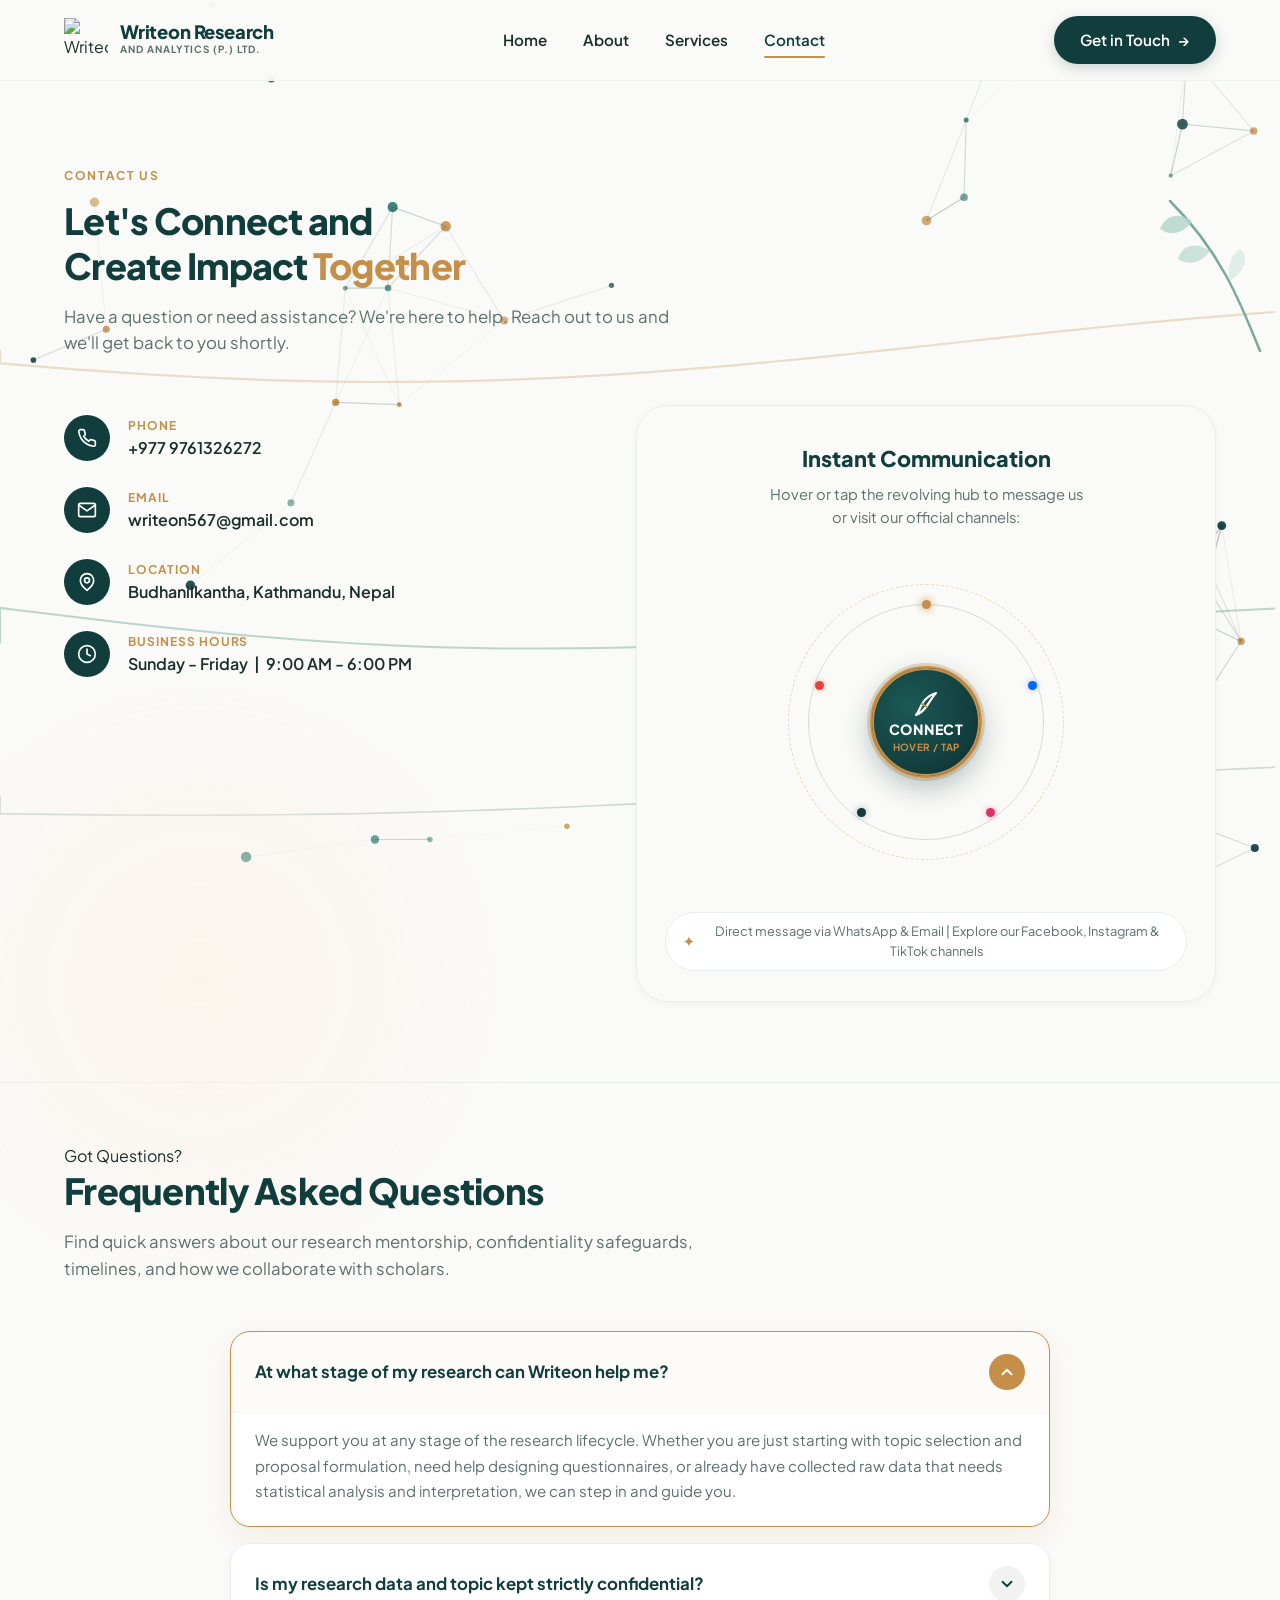
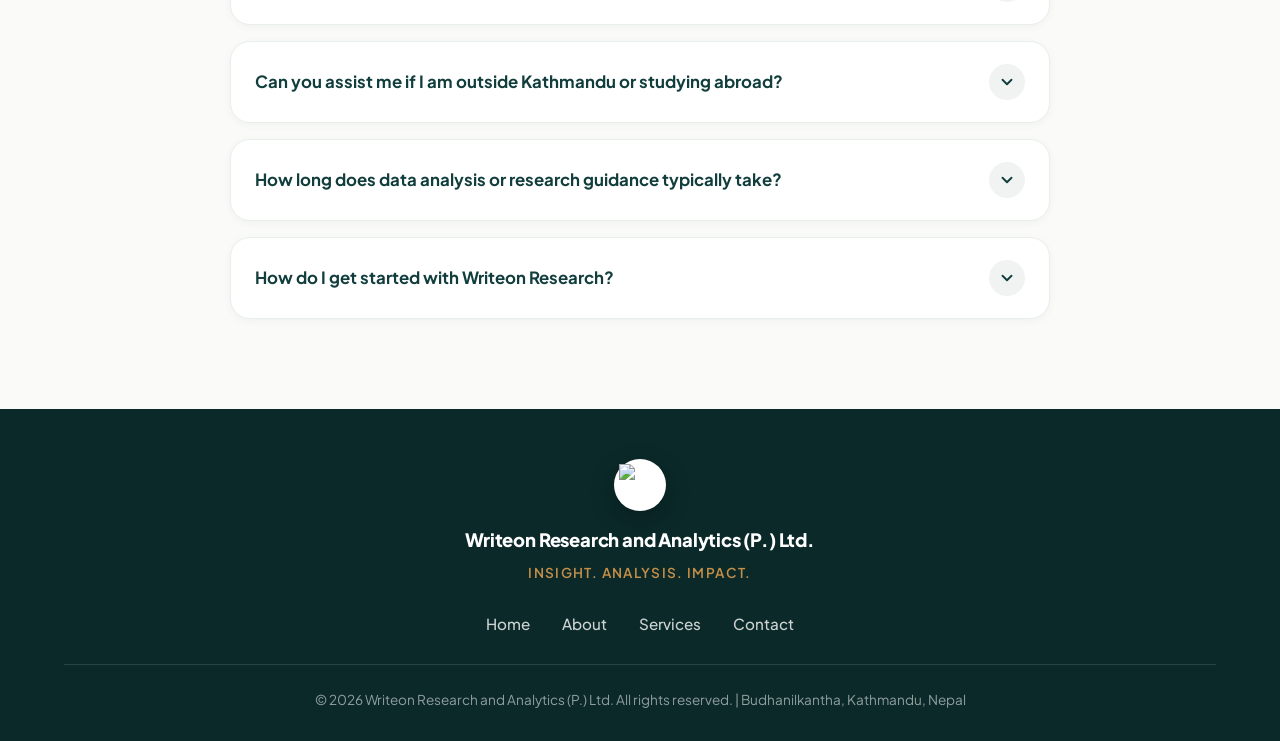
==== contact.html @ 0ec3ba78 "Add files via upload" ====
<!DOCTYPE html>
<html lang="en">
<head>
  <meta charset="UTF-8">
  <meta name="viewport" content="width=device-width, initial-scale=1.0">
  <title>Contact Us | Writeon Research and Analytics (P.) Ltd.</title>
  
  <!-- Official Favicon Suite -->
  <link rel="icon" type="image/png" sizes="32x32" href="images/favicon-32x32.png?v=2">
  <link rel="icon" type="image/png" sizes="16x16" href="images/favicon-16x16.png?v=2">
  <link rel="apple-touch-icon" sizes="180x180" href="images/apple-touch-icon.png?v=2">
  <link rel="shortcut icon" href="images/favicon.ico?v=2">
  
  <!-- Google Fonts: Plus Jakarta Sans -->
  <link rel="preconnect" href="https://fonts.googleapis.com">
  <link rel="preconnect" href="https://fonts.gstatic.com" crossorigin>
  <link href="https://fonts.googleapis.com/css2?family=Plus+Jakarta+Sans:wght@400;500;600;700;800&display=swap" rel="stylesheet">
  
  <!-- Custom Stylesheet -->
  <link rel="stylesheet" href="style.css">
</head>
<body>

  <!-- ==============================================
       HEADER / NAVBAR
  =============================================== -->
  <header class="navbar" id="navbar">
    <div class="container nav-container">
      
      <!-- Brand Logo -->
      <a href="index.html" class="brand-logo" aria-label="Writeon Research and Analytics Home">
        <div class="logo-icon">
          <img src="images/Company logo.png" alt="Writeon Research and Analytics Logo" class="brand-logo-img">
        </div>
        <div class="logo-text">
          <span class="logo-title">Writeon Research</span>
          <span class="logo-sub">AND ANALYTICS (P.) LTD.</span>
        </div>
      </a>

      <!-- Desktop Navigation Menu -->
      <nav class="nav-menu" id="navMenu">
        <a href="index.html" class="nav-link ">Home</a>
        <a href="about.html" class="nav-link ">About</a>
        <a href="services.html" class="nav-link ">Services</a>
        <a href="contact.html" class="nav-link active">Contact</a>
      </nav>

      <!-- Header CTA Button -->
      <div class="nav-actions">
        <a href="contact.html" class="btn btn-primary btn-pill">
          Get in Touch <span class="arrow">&rarr;</span>
        </a>
        
        <!-- Mobile Menu Toggle Button -->
        <button class="mobile-toggle" id="mobileToggle" aria-label="Toggle Navigation Menu">
          <span></span>
          <span></span>
          <span></span>
        </button>
      </div>

    </div>

    <!-- Mobile Dropdown Navigation -->
    <div class="mobile-menu" id="mobileMenu">
      <a href="index.html" class="mobile-nav-link ">Home</a>
      <a href="about.html" class="mobile-nav-link ">About</a>
      <a href="services.html" class="mobile-nav-link ">Services</a>
      <a href="contact.html" class="mobile-nav-link active">Contact</a>
      <a href="contact.html" class="btn btn-primary btn-pill mobile-cta">Get in Touch &rarr;</a>
    </div>
  </header>

  <main>
    <!-- Section 20 Full-Website Background Animation: Fixed Viewport Research Data & Wave Canvas -->
    <canvas id="siteAmbientCanvas" class="site-ambient-canvas" aria-hidden="true"></canvas>

    <section class="section contact-section" id="contact">
      <!-- Background Shapes -->
      <div class="bg-shape blob-peach blob-contact-bottom liquid-blob-1"></div>
      <div class="botanical-leaves botanical-contact">
        <svg viewBox="0 0 140 180" fill="none" xmlns="http://www.w3.org/2000/svg">
          <path d="M120 170C100 120 80 70 30 20" stroke="#7BA89E" stroke-width="2.5" stroke-linecap="round"/>
          <path d="M70 70C55 60 42 64 38 78C48 85 62 82 70 70Z" fill="#C1DBD3" opacity="0.8"/>
          <path d="M90 100C105 90 110 75 100 68C88 75 88 90 90 100Z" fill="#DCECE7" opacity="0.9"/>
          <path d="M52 40C38 30 25 35 20 48C32 56 44 52 52 40Z" fill="#B4D5CC" opacity="0.85"/>
        </svg>
      </div>

      <div class="container">
        
        <!-- Section Header -->
        <div class="section-header text-left">
          <div class="eyebrow-tag">CONTACT US</div>
          <h2 class="section-title">
            Let's Connect and<br>
            Create Impact <span class="text-accent">Together</span>
          </h2>
          <p class="section-subtitle">
            Have a question or need assistance? We're here to help. Reach out to us and we'll get back to you shortly.
          </p>
        </div>

        <div class="contact-container">
          
          <!-- Left Column: Contact Details -->
          <div class="contact-info-list">
            
            <div class="contact-item">
              <div class="contact-icon-circle">
                <!-- Phone Icon -->
                <svg viewBox="0 0 24 24" fill="none" stroke="currentColor" stroke-width="2" stroke-linecap="round" stroke-linejoin="round"><path d="M22 16.92v3a2 2 0 0 1-2.18 2 19.79 19.79 0 0 1-8.63-3.07 19.5 19.5 0 0 1-6-6 19.79 19.79 0 0 1-3.07-8.67A2 2 0 0 1 4.11 2h3a2 2 0 0 1 2 1.72 12.84 12.84 0 0 0 .7 2.81 2 2 0 0 1-.45 2.11L8.09 9.91a16 16 0 0 0 6 6l1.27-1.27a2 2 0 0 1 2.11-.45 12.84 12.84 0 0 0 2.81.7A2 2 0 0 1 22 16.92z"/></svg>
              </div>
              <div class="contact-text">
                <span class="contact-label">Phone</span>
                <span class="contact-value">+977 9761326272</span>
              </div>
            </div>

            <div class="contact-item">
              <div class="contact-icon-circle">
                <!-- Mail Icon -->
                <svg viewBox="0 0 24 24" fill="none" stroke="currentColor" stroke-width="2" stroke-linecap="round" stroke-linejoin="round"><path d="M4 4h16c1.1 0 2 .9 2 2v12c0 1.1-.9 2-2 2H4c-1.1 0-2-.9-2-2V6c0-1.1.9-2 2-2z"/><polyline points="22,6 12,13 2,6"/></svg>
              </div>
              <div class="contact-text">
                <span class="contact-label">Email</span>
                <span class="contact-value">writeon567@gmail.com</span>
              </div>
            </div>

            <div class="contact-item">
              <div class="contact-icon-circle">
                <!-- Location Pin Icon -->
                <svg viewBox="0 0 24 24" fill="none" stroke="currentColor" stroke-width="2" stroke-linecap="round" stroke-linejoin="round"><path d="M20 10c0 6-8 12-8 12s-8-6-8-12a8 8 0 0 1 16 0Z"/><circle cx="12" cy="10" r="3"/></svg>
              </div>
              <div class="contact-text">
                <span class="contact-label">Location</span>
                <span class="contact-value">Budhanilkantha, Kathmandu, Nepal</span>
              </div>
            </div>

            <div class="contact-item">
              <div class="contact-icon-circle">
                <!-- Clock Icon -->
                <svg viewBox="0 0 24 24" fill="none" stroke="currentColor" stroke-width="2" stroke-linecap="round" stroke-linejoin="round"><circle cx="12" cy="12" r="10"/><polyline points="12 6 12 12 16 14"/></svg>
              </div>
              <div class="contact-text">
                <span class="contact-label">Business Hours</span>
                <span class="contact-value">Sunday - Friday &nbsp;|&nbsp; 9:00 AM - 6:00 PM</span>
              </div>
            </div>

          </div>

          <!-- Right Column: Direct Instant Connect Hub (Clockwise Revolving Orbital Hub) -->
          <div class="direct-connect-card">
            <div class="card-header text-center">
              <h3 class="connect-card-title">Instant Communication</h3>
              <p class="connect-card-subtitle">Hover or tap the revolving hub to message us or visit our official channels:</p>
            </div>

            <!-- The Radial Revolving Interactive Orbit System -->
            <div class="orbit-hub-wrapper" id="orbitHub">
              
              <!-- Outer Clockwise Revolving Track with 5 Orbiting Beads -->
              <div class="orbit-track-ring">
                <span class="orbit-bead bead-1"></span>
                <span class="orbit-bead bead-2"></span>
                <span class="orbit-bead bead-3"></span>
                <span class="orbit-bead bead-4"></span>
                <span class="orbit-bead bead-5"></span>
              </div>

              <!-- Second Concentric Clockwise Dashed Ring -->
              <div class="orbit-dashed-ring"></div>

              <!-- Satellite Channels (Pop out from center on hover/tap) -->
              
              <!-- 1. WhatsApp (Top - Direct Message) -->
              <a href="https://wa.me/9779761326272?text=Hello%20Writeon%20Research,%20I%20would%20like%20to%20inquire%20about%20your%20services." 
                 target="_blank" rel="noopener noreferrer" 
                 class="satellite-channel sat-top sat-whatsapp whatsapp-sat" 
                 aria-label="Chat directly on WhatsApp">
                <div class="satellite-icon">
                  <!-- Official WhatsApp Icon -->
                  <svg viewBox="0 0 24 24" width="26" height="26">
                    <path fill="#FFFFFF" d="M12.012 2c-5.506 0-9.989 4.478-9.99 9.984a9.96 9.96 0 001.529 5.309L2 22l4.825-1.266a9.98 9.98 0 005.187 1.442h.005c5.507 0 9.99-4.478 9.99-9.985A9.994 9.994 0 0012.012 2z"/>
                    <path fill="#25D366" d="M16.993 14.474c-.274-.137-1.62-.8-1.872-.892-.25-.091-.433-.137-.616.137-.183.275-.708.892-.868 1.075-.16.183-.32.206-.594.069-.275-.138-1.16-.428-2.209-1.363-.817-.729-1.369-1.63-1.529-1.905-.16-.274-.017-.423.12-.56.124-.123.275-.32.412-.48.137-.16.183-.275.275-.457.091-.183.045-.343-.023-.48-.069-.138-.617-1.487-.845-2.036-.223-.535-.45-.462-.617-.471-.16-.008-.343-.01-.525-.01s-.48.069-.731.343c-.252.274-.96.938-.96 2.287s.983 2.653 1.12 2.836c.137.183 1.933 2.952 4.683 4.141.654.283 1.165.452 1.563.579.657.21 1.255.18 1.728.11.526-.08 1.62-.663 1.848-1.303.229-.64.229-1.189.16-1.303-.068-.114-.251-.183-.526-.32z"/>
                  </svg>
                </div>
                <div class="satellite-tooltip">
                  <strong>WhatsApp</strong>
                  <span class="tooltip-badge-direct">Direct Message</span>
                </div>
              </a>

              <!-- 2. Facebook (Upper Right - Company Page) -->
              <a href="https://www.facebook.com/officialwriteon" 
                 target="_blank" rel="noopener noreferrer" 
                 class="satellite-channel sat-upper-right sat-facebook facebook-sat"
                 aria-label="Visit Writeon Research on Facebook">
                <div class="satellite-icon">
                  <svg viewBox="0 0 24 24" width="24" height="24" fill="currentColor">
                    <path d="M24 12.073c0-6.627-5.373-12-12-12s-12 5.373-12 12c0 5.99 4.388 10.954 10.125 11.854v-8.385H7.078v-3.47h3.047V9.43c0-3.007 1.792-4.669 4.533-4.669 1.312 0 2.686.235 2.686.235v2.953H15.83c-1.491 0-1.956.925-1.956 1.874v2.25h3.328l-.532 3.47h-2.796v8.385C19.612 23.027 24 18.062 24 12.073z"/>
                  </svg>
                </div>
                <div class="satellite-tooltip">
                  <strong>Facebook</strong>
                  <span>Company Page</span>
                </div>
              </a>

              <!-- 3. Instagram (Lower Right - Company Profile) -->
              <a href="https://www.instagram.com/writeon567/" 
                 target="_blank" rel="noopener noreferrer" 
                 class="satellite-channel sat-lower-right sat-instagram instagram-sat"
                 aria-label="Visit Writeon Research on Instagram">
                <div class="satellite-icon">
                  <svg viewBox="0 0 24 24" width="24" height="24" fill="none" stroke="currentColor" stroke-width="2" stroke-linecap="round" stroke-linejoin="round">
                    <rect x="2" y="2" width="20" height="20" rx="5" ry="5"/>
                    <path d="M16 11.37A4 4 0 1 1 12.63 8 4 4 0 0 1 16 11.37z"/>
                    <line x1="17.5" y1="6.5" x2="17.51" y2="6.5"/>
                  </svg>
                </div>
                <div class="satellite-tooltip">
                  <strong>Instagram</strong>
                  <span>Company Profile</span>
                </div>
              </a>

              <!-- 4. TikTok (Lower Left - Company Channel) -->
              <a href="https://www.tiktok.com/@writeonresearch" 
                 target="_blank" rel="noopener noreferrer" 
                 class="satellite-channel sat-lower-left sat-tiktok tiktok-sat"
                 aria-label="Visit Writeon Research on TikTok">
                <div class="satellite-icon">
                  <svg viewBox="0 0 24 24" width="23" height="23" fill="currentColor">
                    <path d="M19.59 6.69a4.83 4.83 0 0 1-3.77-4.25V2h-3.45v13.67a2.89 2.89 0 0 1-2.88 2.5 2.89 2.89 0 0 1-2.89-2.89 2.89 2.89 0 0 1 2.89-2.89c.28 0 .54.04.79.1v-3.52a6.37 6.37 0 0 0-.79-.05A6.34 6.34 0 0 0 3 15.25a6.34 6.34 0 0 0 6.34 6.34 6.34 6.34 0 0 0 6.34-6.34V8.42a8.28 8.28 0 0 0 4.81 1.52V6.49c-.31 0-.61-.03-.9-.08z"/>
                  </svg>
                </div>
                <div class="satellite-tooltip">
                  <strong>TikTok</strong>
                  <span>Company Channel</span>
                </div>
              </a>

              <!-- 5. Gmail (Upper Left - Direct Message) -->
              <a href="#emailModal" 
                 class="satellite-channel sat-upper-left sat-gmail gmail-sat"
                 id="orbitGmailTrigger"
                 aria-label="Send Email via Preferred Account">
                <div class="satellite-icon">
                  <svg viewBox="0 0 24 24" width="24" height="24" fill="currentColor">
                    <path d="M20 4H4c-1.1 0-1.99.9-1.99 2L2 18c0 1.1.9 2 2 2h16c1.1 0 2-.9 2-2V6c0-1.1-.9-2-2-2zm0 4l-8 5-8-5V6l8 5 8-5v2z"/>
                  </svg>
                </div>
                <div class="satellite-tooltip">
                  <strong>Email</strong>
                  <span class="tooltip-badge-direct">Direct Message</span>
                </div>
              </a>

              <!-- Central Core Circular Orb (Scales up on hover) -->
              <div class="orbit-center-orb" id="orbitCenterOrb" tabindex="0" role="button" aria-label="Toggle Instant Communication Menu">
                <div class="core-ripple-pulse"></div>
                <div class="core-icon-wrap">
                  <svg viewBox="0 0 32 32" fill="none" xmlns="http://www.w3.org/2000/svg">
                    <path d="M26 5C22 6 15 10 12 16C9.5 21 8.5 24 6 27C10 25.5 13 23 16 19C19 15 23 8 26 5Z" stroke="#FFFFFF" stroke-width="2.2" stroke-linecap="round" stroke-linejoin="round"/>
                    <path d="M12 16L17 19" stroke="#C58F49" stroke-width="2" stroke-linecap="round"/>
                  </svg>
                </div>
                <span class="core-text-main">Connect</span>
                <span class="core-text-sub">Hover / Tap</span>
              </div>

            </div>

            <!-- Helpful UX Guidance Note -->
            <div class="orbit-status-footer">
              <span class="pulse-sparkle">✦</span>
              <span>Direct message via WhatsApp &amp; Email | Explore our Facebook, Instagram &amp; TikTok channels</span>
            </div>
          </div>

        </div>

      </div>
    </section>

    <!-- ==============================================
         FAQ SECTION
    =============================================== -->
    <section class="section faq-section" id="faq">
      <div class="container">
        
        <div class="section-header text-center">
          <span class="section-tag">Got Questions?</span>
          <h2 class="section-title">Frequently Asked Questions</h2>
          <p class="section-subtitle">
            Find quick answers about our research mentorship, confidentiality safeguards, timelines, and how we collaborate with scholars.
          </p>
        </div>

        <div class="faq-accordion">

          <!-- FAQ Item 1 (Open by default) -->
          <div class="faq-item is-open">
            <button class="faq-question-btn" type="button" aria-expanded="true">
              <span class="faq-question-text">At what stage of my research can Writeon help me?</span>
              <span class="faq-icon-bubble" aria-hidden="true">
                <svg class="faq-chevron" viewBox="0 0 24 24" fill="none" stroke="currentColor" stroke-width="2.5" stroke-linecap="round" stroke-linejoin="round">
                  <polyline points="6 9 12 15 18 9"></polyline>
                </svg>
              </span>
            </button>
            <div class="faq-answer-collapse">
              <div class="faq-answer-inner">
                <p>We support you at any stage of the research lifecycle. Whether you are just starting with topic selection and proposal formulation, need help designing questionnaires, or already have collected raw data that needs statistical analysis and interpretation, we can step in and guide you.</p>
              </div>
            </div>
          </div>

          <!-- FAQ Item 2 -->
          <div class="faq-item">
            <button class="faq-question-btn" type="button" aria-expanded="false">
              <span class="faq-question-text">Is my research data and topic kept strictly confidential?</span>
              <span class="faq-icon-bubble" aria-hidden="true">
                <svg class="faq-chevron" viewBox="0 0 24 24" fill="none" stroke="currentColor" stroke-width="2.5" stroke-linecap="round" stroke-linejoin="round">
                  <polyline points="6 9 12 15 18 9"></polyline>
                </svg>
              </span>
            </button>
            <div class="faq-answer-collapse">
              <div class="faq-answer-inner">
                <p>Absolutely. We maintain 100% confidentiality and strict research ethics. Your study ideas, raw datasets, draft proposals, and findings remain your exclusive intellectual property and will never be shared or repurposed.</p>
              </div>
            </div>
          </div>

          <!-- FAQ Item 3 (Question 4) -->
          <div class="faq-item">
            <button class="faq-question-btn" type="button" aria-expanded="false">
              <span class="faq-question-text">Can you assist me if I am outside Kathmandu or studying abroad?</span>
              <span class="faq-icon-bubble" aria-hidden="true">
                <svg class="faq-chevron" viewBox="0 0 24 24" fill="none" stroke="currentColor" stroke-width="2.5" stroke-linecap="round" stroke-linejoin="round">
                  <polyline points="6 9 12 15 18 9"></polyline>
                </svg>
              </span>
            </button>
            <div class="faq-answer-collapse">
              <div class="faq-answer-inner">
                <p>Yes! While our office is located in Budhanilkantha, Kathmandu, we regularly conduct one-on-one virtual consultations, screen-sharing data analysis sessions, and remote advisory via Google Meet and Zoom for researchers across Nepal and internationally.</p>
              </div>
            </div>
          </div>

          <!-- FAQ Item 4 (Question 5) -->
          <div class="faq-item">
            <button class="faq-question-btn" type="button" aria-expanded="false">
              <span class="faq-question-text">How long does data analysis or research guidance typically take?</span>
              <span class="faq-icon-bubble" aria-hidden="true">
                <svg class="faq-chevron" viewBox="0 0 24 24" fill="none" stroke="currentColor" stroke-width="2.5" stroke-linecap="round" stroke-linejoin="round">
                  <polyline points="6 9 12 15 18 9"></polyline>
                </svg>
              </span>
            </button>
            <div class="faq-answer-collapse">
              <div class="faq-answer-inner">
                <p>Timelines depend on the scope and complexity of your dataset. Standard statistical analysis can often be completed within 3 to 7 business days, while larger institutional studies or full research mentorship are structured around your specific deadline and university submission schedule.</p>
              </div>
            </div>
          </div>

          <!-- FAQ Item 5 (Question 6) -->
          <div class="faq-item">
            <button class="faq-question-btn" type="button" aria-expanded="false">
              <span class="faq-question-text">How do I get started with Writeon Research?</span>
              <span class="faq-icon-bubble" aria-hidden="true">
                <svg class="faq-chevron" viewBox="0 0 24 24" fill="none" stroke="currentColor" stroke-width="2.5" stroke-linecap="round" stroke-linejoin="round">
                  <polyline points="6 9 12 15 18 9"></polyline>
                </svg>
              </span>
            </button>
            <div class="faq-answer-collapse">
              <div class="faq-answer-inner">
                <p>Getting started is simple! Reach out to us directly through WhatsApp, Email, or any of our official social channels right here on this page. Share a brief overview of your research problem, study objectives, or dataset, and our senior research mentors will connect with you to discuss the next steps.</p>
              </div>
            </div>
          </div>

        </div>

      </div>
    </section>
  </main>

  <!-- ==============================================
       FOOTER
  =============================================== -->
  <footer class="footer">
    <div class="container footer-container">
      
      <div class="footer-brand">
        <div class="logo-icon-footer">
          <img src="images/Company logo.png" alt="Writeon Research and Analytics Logo" class="footer-logo-img">
        </div>
        <span class="footer-brand-title">Writeon Research and Analytics (P.) Ltd.</span>
        <p class="footer-tagline">Insight. Analysis. Impact.</p>
      </div>

      <div class="footer-links">
        <a href="index.html">Home</a>
        <a href="about.html">About</a>
        <a href="services.html">Services</a>
        <a href="contact.html">Contact</a>
      </div>

      <div class="footer-bottom">
        <p>&copy; 2026 Writeon Research and Analytics (P.) Ltd. All rights reserved. | Budhanilkantha, Kathmandu, Nepal</p>
      </div>

    </div>
  </footer>

    <!-- ==============================================
       EMAIL PROVIDER & ACCOUNT CHOOSER MODAL
  =============================================== -->
<div class="email-modal-overlay" id="emailModal" aria-hidden="true" role="dialog" aria-labelledby="emailModalTitle">
    <div class="email-modal-card">
      <button class="email-modal-close" id="emailModalClose" aria-label="Close dialog">&times;</button>
      
      <div class="email-modal-header">
        <div class="email-modal-badge">
          <svg viewBox="0 0 24 24" width="24" height="24" fill="currentColor">
            <path d="M20 4H4c-1.1 0-1.99.9-1.99 2L2 18c0 1.1.9 2 2 2h16c1.1 0 2-.9 2-2V6c0-1.1-.9-2-2-2zm0 4l-8 5-8-5V6l8 5 8-5v2z"/>
          </svg>
        </div>
        <h3 id="emailModalTitle" class="email-modal-title">Send Email</h3>
        <p class="email-modal-subtitle">Choose your preferred email account or application:</p>
        <div class="email-dest-pill">
          <span class="dest-label">To:</span>
          <span class="dest-name">Writeon Research and Analytics</span>
          <span class="dest-email">&lt;writeon567@gmail.com&gt;</span>
        </div>
      </div>

      <div class="email-modal-options">
        
        <!-- Option 1: Choose or Switch Gmail Account -->
        <a href="https://accounts.google.com/AccountChooser?service=mail&continue=https%3A%2F%2Fmail.google.com%2Fmail%2F%3Fview%3Dcm%26fs%3D1%26to%3DWriteon%2520Research%2520and%2520Analytics%2520%253Cwriteon567%2540gmail.com%253E" 
           target="_blank" rel="noopener noreferrer" 
           class="email-opt-row email-opt-account">
          <div class="opt-icon-box icon-account">
            <!-- Multi-user Switch Icon -->
            <svg viewBox="0 0 24 24" width="22" height="22" fill="currentColor">
              <path d="M12 12c2.21 0 4-1.79 4-4s-1.79-4-4-4-4 1.79-4 4 1.79 4 4 4zm0 2c-2.67 0-8 1.34-8 4v2h16v-2c0-2.66-5.33-4-8-4z"/>
            </svg>
          </div>
          <div class="opt-details">
            <div class="opt-title-line">
              <span class="opt-title">Choose / Switch Gmail Account</span>
              <span class="opt-tag tag-popular">Recommended</span>
            </div>
            <span class="opt-desc">Select from your multiple accounts or sign in to another Gmail</span>
          </div>
          <span class="opt-chevron">&rarr;</span>
        </a>

        <!-- Option 2: Default Active Gmail -->
        <a href="https://mail.google.com/mail/?view=cm&fs=1&to=Writeon%20Research%20and%20Analytics%20%3Cwriteon567%40gmail.com%3E" 
           target="_blank" rel="noopener noreferrer" 
           class="email-opt-row email-opt-default">
          <div class="opt-icon-box icon-gmail">
            <svg viewBox="0 0 24 24" width="20" height="20" fill="currentColor">
              <path d="M20 4H4c-1.1 0-1.99.9-1.99 2L2 18c0 1.1.9 2 2 2h16c1.1 0 2-.9 2-2V6c0-1.1-.9-2-2-2zm0 4l-8 5-8-5V6l8 5 8-5v2z"/>
            </svg>
          </div>
          <div class="opt-details">
            <span class="opt-title">Default Active Gmail</span>
            <span class="opt-desc">Open directly in your currently active browser account</span>
          </div>
          <span class="opt-chevron">&rarr;</span>
        </a>

        <!-- Option 3: Copy Email Address -->
        <button type="button" class="email-opt-row email-opt-copy" id="copyEmailBtn">
          <div class="opt-icon-box icon-copy">
            <svg id="copySvgIcon" viewBox="0 0 24 24" width="20" height="20" fill="none" stroke="currentColor" stroke-width="2" stroke-linecap="round" stroke-linejoin="round">
              <rect x="9" y="9" width="13" height="13" rx="2" ry="2"/>
              <path d="M5 15H4a2 2 0 0 1-2-2V4a2 2 0 0 1 2-2h9a2 2 0 0 1 2 2v1"/>
            </svg>
          </div>
          <div class="opt-details">
            <span class="opt-title" id="copyTitleText">Copy Email Address</span>
            <span class="opt-desc" id="copyDescText">writeon567@gmail.com</span>
          </div>
          <span class="copy-pill-badge" id="copyStatusBadge">Copy</span>
        </button>

      </div>
    </div>
  </div>

  <!-- Custom JavaScript File -->
  <script src="script.js"></script>
</body>
</html>
---- style.css ----
/* ==========================================================================
   WRITEON RESEARCH AND ANALYTICS (P.) LTD. - STYLESHEET
   Clean, modern, and organic design matching the official UI mockup.
   ========================================================================== */

/* --------------------------------------------------------------------------
   1. CSS VARIABLES (DESIGN TOKENS)
   -------------------------------------------------------------------------- */
:root {
  /* Brand Primary & Accents */
  --primary: #113E3D;          /* Deep Forest Teal */
  --primary-dark: #0A2928;     /* Darker Teal for active/hover */
  --primary-light: #1A5453;    /* Hover State */
  --accent: #C58F49;           /* Warm Golden Ochre */
  --accent-light: #DFAC6C;     /* Subtle Gold Tint */

  /* Pastel Blobs & Mood Tones */
  --blob-sage: #DCEBE6;        /* Organic Soft Mint/Sage */
  --blob-peach: #FDF1E6;       /* Warm Sand/Peach */
  --canvas: #FAFAF8;           /* Clean Off-white Canvas */
  --white: #FFFFFF;

  /* Typography & Slate Colors */
  --text-dark: #1A2E2C;        /* High-contrast Heading/Body */
  --text-muted: #5C6F6D;       /* Subtext & Descriptions */
  --text-light: #8E9F9D;       /* Footnotes & Captions */
  --border-light: #E7EEEC;     /* Subtle card borders */
  --border-color: #E2E8F0;

  /* Icon Pastel Backgrounds */
  --icon-mint-bg: #E1EFEA;
  --icon-mint-fg: #1F695C;
  --icon-gold-bg: #FDF2E2;
  --icon-gold-fg: #C58F49;
  --icon-blue-bg: #E3EFFB;
  --icon-blue-fg: #2C6EAD;
  --icon-purple-bg: #F0E8FA;
  --icon-purple-fg: #6B4E9B;
  --icon-peach-bg: #FCEBD9;
  --icon-peach-fg: #C67832;

  /* Typography Scale */
  --font-main: 'Plus Jakarta Sans', system-ui, -apple-system, sans-serif;

  /* Shadows & Radius */
  --radius-sm: 8px;
  --radius-md: 14px;
  --radius-lg: 20px;
  --radius-xl: 32px;
  --radius-full: 9999px;

  --shadow-sm: 0 2px 8px rgba(17, 62, 61, 0.04);
  --shadow-md: 0 8px 24px rgba(17, 62, 61, 0.08);
  --shadow-lg: 0 16px 40px rgba(17, 62, 61, 0.12);
  --shadow-card: 0 10px 30px rgba(17, 62, 61, 0.05);

  --transition-fast: 0.2s ease;
  --transition-smooth: 0.3s cubic-bezier(0.2, 0.8, 0.2, 1);
}

/* --------------------------------------------------------------------------
   2. RESET & BASE STYLES
   -------------------------------------------------------------------------- */
* {
  margin: 0;
  padding: 0;
  box-sizing: border-box;
}

html {
  scroll-behavior: smooth;
  font-size: 16px;
}

body {
  font-family: var(--font-main);
  background-color: var(--canvas);
  color: var(--text-dark);
  line-height: 1.6;
  overflow-x: hidden;
  -webkit-font-smoothing: antialiased;
}

img, svg {
  display: block;
  max-width: 100%;
}

a {
  text-decoration: none;
  color: inherit;
  transition: var(--transition-fast);
}

ul {
  list-style: none;
}

button {
  font-family: inherit;
  cursor: pointer;
  border: none;
  background: none;
}

.container {
  width: 100%;
  max-width: 1200px;
  margin: 0 auto;
  padding: 0 24px;
  position: relative;
  z-index: 10;
}

.section {
  padding: 80px 0;
  position: relative;
  background-color: transparent !important;
}

/* --------------------------------------------------------------------------
   3. TYPOGRAPHY & COMMON REUSABLE CLASSES
   -------------------------------------------------------------------------- */
.eyebrow-tag {
  display: inline-block;
  font-size: 0.75rem;
  font-weight: 700;
  letter-spacing: 0.14em;
  text-transform: uppercase;
  color: var(--accent);
  margin-bottom: 12px;
}

.section-title {
  font-size: 2.25rem;
  font-weight: 800;
  line-height: 1.25;
  color: var(--primary);
  margin-bottom: 16px;
  letter-spacing: -0.02em;
}

.section-subtitle {
  font-size: 1.05rem;
  color: var(--text-muted);
  max-width: 640px;
  line-height: 1.6;
}

.text-accent {
  color: var(--accent);
}

.section-header {
  margin-bottom: 48px;
}

.section-header.text-left {
  text-align: left;
}

/* --------------------------------------------------------------------------
   4. BUTTONS & PILLS
   -------------------------------------------------------------------------- */
.btn {
  display: inline-flex;
  align-items: center;
  justify-content: center;
  gap: 8px;
  font-weight: 600;
  font-size: 0.95rem;
  padding: 12px 26px;
  transition: var(--transition-smooth);
}

.btn-pill {
  border-radius: var(--radius-full);
}

.btn-primary {
  background-color: var(--primary);
  color: var(--white);
  box-shadow: 0 4px 14px rgba(17, 62, 61, 0.2);
}

.btn-primary:hover {
  background-color: var(--primary-light);
  transform: translateY(-2px);
  box-shadow: 0 6px 20px rgba(17, 62, 61, 0.25);
}

.btn-outline {
  background-color: var(--white);
  color: var(--primary);
  border: 1.5px solid var(--primary);
}

.btn-outline:hover {
  background-color: #F1F6F5;
  transform: translateY(-2px);
}

.btn-outline-light {
  background-color: transparent;
  color: var(--white);
  border: 1.5px solid rgba(255, 255, 255, 0.4);
}

.btn-outline-light:hover {
  background-color: rgba(255, 255, 255, 0.12);
  border-color: var(--white);
  transform: translateY(-2px);
}

.btn .arrow {
  transition: transform var(--transition-fast);
}

.btn:hover .arrow {
  transform: translateX(4px);
}

/* --------------------------------------------------------------------------
   5. BACKGROUND WEBSITE ANIMATIONS (SECTION 20: LIQUID MESH & RESEARCH CANVAS)
   -------------------------------------------------------------------------- */
.site-ambient-canvas {
  position: fixed;
  top: 0;
  left: 0;
  width: 100vw;
  height: 100vh;
  pointer-events: none;
  z-index: 1;
}

.bg-shape {
  position: absolute;
  pointer-events: none;
  z-index: 1;
  filter: blur(50px);
  border-radius: 50%;
  opacity: 0.7;
  will-change: transform, border-radius;
}

.blob-sage {
  background: radial-gradient(circle, var(--blob-sage) 0%, rgba(220, 235, 230, 0.2) 70%);
}

.blob-peach {
  background: radial-gradient(circle, var(--blob-peach) 0%, rgba(253, 241, 230, 0.2) 70%);
}

.blob-gold {
  background: radial-gradient(circle, rgba(197, 143, 73, 0.22) 0%, rgba(197, 143, 73, 0.02) 70%);
}

.blob-hero-top {
  width: 480px;
  height: 480px;
  top: -120px;
  right: -60px;
}

.blob-hero-bottom {
  width: 420px;
  height: 420px;
  bottom: -90px;
  left: 15%;
}

.blob-hero-center {
  width: 340px;
  height: 340px;
  top: 30%;
  left: 45%;
}

.blob-about {
  width: 500px;
  height: 500px;
  top: 10%;
  right: -100px;
}

.blob-services {
  width: 450px;
  height: 450px;
  bottom: 50px;
  left: -80px;
}

.blob-contact-bottom {
  width: 500px;
  height: 500px;
  bottom: -150px;
  left: -50px;
}

/* Liquid Morphing Keyframes (Section 20 Organic Atmospheric Motion) */
@keyframes liquidMorph1 {
  0%, 100% {
    border-radius: 62% 38% 52% 48% / 46% 59% 41% 54%;
    transform: translate3d(0, 0, 0) rotate(0deg) scale(1);
  }
  33% {
    border-radius: 40% 60% 32% 68% / 58% 39% 61% 42%;
    transform: translate3d(24px, -18px, 0) rotate(10deg) scale(1.06);
  }
  66% {
    border-radius: 73% 27% 59% 41% / 37% 62% 38% 63%;
    transform: translate3d(-18px, 16px, 0) rotate(-8deg) scale(0.95);
  }
}

@keyframes liquidMorph2 {
  0%, 100% {
    border-radius: 48% 52% 68% 32% / 60% 41% 59% 40%;
    transform: translate3d(0, 0, 0) rotate(0deg) scale(1);
  }
  50% {
    border-radius: 65% 35% 38% 62% / 39% 64% 36% 61%;
    transform: translate3d(-28px, -20px, 0) rotate(-14deg) scale(1.08);
  }
}

@keyframes liquidMorph3 {
  0%, 100% {
    border-radius: 54% 46% 39% 61% / 45% 58% 42% 55%;
    transform: translate3d(0, 0, 0) scale(1);
  }
  50% {
    border-radius: 38% 62% 61% 39% / 64% 38% 62% 36%;
    transform: translate3d(18px, 22px, 0) scale(1.1);
  }
}

.liquid-blob-1 {
  animation: liquidMorph1 20s ease-in-out infinite;
}

.liquid-blob-2 {
  animation: liquidMorph2 24s ease-in-out infinite;
}

.liquid-blob-3 {
  animation: liquidMorph3 16s ease-in-out infinite;
}

/* Botanical Leaves SVGs */
.botanical-leaves {
  position: absolute;
  pointer-events: none;
  z-index: 1;
}

.botanical-hero {
  width: 120px;
  height: 160px;
  bottom: 0px;
  right: 20px;
}

.botanical-contact {
  width: 140px;
  height: 180px;
  top: 100px;
  right: 0;
}

/* --------------------------------------------------------------------------
   6. HEADER & NAVBAR
   -------------------------------------------------------------------------- */
.navbar {
  position: sticky;
  top: 0;
  width: 100%;
  background: rgba(250, 250, 248, 0.92);
  backdrop-filter: blur(12px);
  -webkit-backdrop-filter: blur(12px);
  z-index: 100;
  padding: 16px 0;
  border-bottom: 1px solid rgba(231, 238, 236, 0.6);
  transition: all var(--transition-fast);
}

.nav-container {
  display: flex;
  align-items: center;
  justify-content: space-between;
}

/* Logo */
.brand-logo {
  display: flex;
  align-items: center;
  gap: 12px;
}

.logo-icon {
  width: 44px;
  height: 44px;
  display: flex;
  align-items: center;
  justify-content: center;
  flex-shrink: 0;
  transition: transform var(--transition-fast);
}

.brand-logo:hover .logo-icon {
  transform: translateY(-1px) scale(1.06);
}

.brand-logo-img,
.logo-icon svg {
  width: 100%;
  height: 100%;
  object-fit: contain;
}

.logo-text {
  display: flex;
  flex-direction: column;
}

.logo-title {
  font-size: 1.15rem;
  font-weight: 800;
  color: var(--primary);
  line-height: 1.1;
  letter-spacing: -0.01em;
}

.logo-sub {
  font-size: 0.62rem;
  font-weight: 700;
  letter-spacing: 0.1em;
  color: var(--text-muted);
}

/* Desktop Menu */
.nav-menu {
  display: flex;
  align-items: center;
  gap: 36px;
}

.nav-link {
  font-size: 0.95rem;
  font-weight: 600;
  color: var(--text-dark);
  position: relative;
  padding: 6px 0;
}

.nav-link:hover {
  color: var(--primary);
}

.nav-link.active {
  color: var(--primary);
}

.nav-link.active::after {
  content: '';
  position: absolute;
  bottom: 0;
  left: 0;
  width: 100%;
  height: 2.5px;
  background-color: var(--accent);
  border-radius: var(--radius-full);
}

.nav-actions {
  display: flex;
  align-items: center;
  gap: 16px;
}

/* Mobile Toggle Hamburger */
.mobile-toggle {
  display: none;
  flex-direction: column;
  justify-content: space-between;
  width: 26px;
  height: 18px;
}

.mobile-toggle span {
  width: 100%;
  height: 2px;
  background-color: var(--primary);
  border-radius: 2px;
  transition: var(--transition-fast);
}

.mobile-menu {
  display: none;
  flex-direction: column;
  padding: 20px 24px;
  background-color: var(--white);
  border-bottom: 1px solid var(--border-light);
  gap: 16px;
}

.mobile-nav-link {
  font-weight: 600;
  font-size: 1rem;
  color: var(--text-dark);
  padding: 8px 0;
}

.mobile-nav-link.active {
  color: var(--accent);
}

.mobile-cta {
  width: 100%;
  text-align: center;
  margin-top: 10px;
}

/* --------------------------------------------------------------------------
   7. SECTION 1: HERO (HOME)
   -------------------------------------------------------------------------- */
.hero-section {
  padding-top: 60px;
  padding-bottom: 90px;
}

.hero-container {
  display: grid;
  grid-template-columns: 1.15fr 0.85fr;
  align-items: center;
  gap: 48px;
}

.hero-content {
  max-width: 600px;
}

.hero-title {
  font-size: 3.25rem;
  font-weight: 800;
  line-height: 1.18;
  color: var(--primary);
  margin-bottom: 20px;
  letter-spacing: -0.03em;
}

.hero-description {
  font-size: 1.1rem;
  color: var(--text-muted);
  line-height: 1.65;
  margin-bottom: 32px;
}

.hero-buttons {
  display: flex;
  align-items: center;
  gap: 16px;
  margin-bottom: 48px;
}

/* Feature Highlights Badges */
.feature-badges {
  display: flex;
  flex-wrap: wrap;
  gap: 20px;
}

.badge-item {
  display: flex;
  align-items: center;
  gap: 10px;
}

.badge-icon {
  width: 36px;
  height: 36px;
  border-radius: 50%;
  display: flex;
  align-items: center;
  justify-content: center;
  flex-shrink: 0;
}

.badge-icon svg {
  width: 18px;
  height: 18px;
}

.badge-label {
  font-size: 0.88rem;
  font-weight: 600;
  color: var(--text-dark);
}

/* Icon Color Themes */
.icon-mint { background-color: var(--icon-mint-bg); color: var(--icon-mint-fg); }
.icon-gold { background-color: var(--icon-gold-bg); color: var(--icon-gold-fg); }
.icon-blue { background-color: var(--icon-blue-bg); color: var(--icon-blue-fg); }
.icon-purple { background-color: var(--icon-purple-bg); color: var(--icon-purple-fg); }
.icon-peach { background-color: var(--icon-peach-bg); color: var(--icon-peach-fg); }

/* Hero Visual Composition */
.hero-visual {
  position: relative;
  display: flex;
  justify-content: center;
}

.organic-frame {
  width: 100%;
  max-width: 460px;
  min-height: 380px;
  background: linear-gradient(135deg, rgba(220, 235, 230, 0.4) 0%, rgba(253, 241, 230, 0.5) 100%);
  border-radius: 48% 52% 64% 36% / 46% 48% 52% 54%;
  padding: 30px;
  display: flex;
  align-items: center;
  justify-content: center;
  box-shadow: 0 20px 40px rgba(17, 62, 61, 0.05);
}

.workspace-card {
  width: 100%;
  position: relative;
}

/* Laptop Mockup */
.laptop-mockup {
  background: #2D3748;
  border-radius: 12px 12px 2px 2px;
  padding: 10px 10px 0 10px;
  box-shadow: 0 16px 36px rgba(0, 0, 0, 0.15);
  margin-bottom: 4px;
}

.laptop-screen {
  background: #FFFFFF;
  border-radius: 6px 6px 0 0;
  padding: 12px;
  min-height: 190px;
  display: flex;
  flex-direction: column;
}

.dashboard-header {
  display: flex;
  gap: 5px;
  margin-bottom: 12px;
}

.dashboard-header .dot {
  width: 6px;
  height: 6px;
  border-radius: 50%;
  background-color: #CBD5E1;
}

.dashboard-body {
  display: flex;
  align-items: flex-end;
  justify-content: space-between;
  gap: 16px;
  flex: 1;
  padding-bottom: 10px;
}

.chart-bars {
  display: flex;
  align-items: flex-end;
  gap: 10px;
  height: 100px;
  flex: 1;
}

.chart-bars .bar {
  flex: 1;
  background: linear-gradient(180deg, #113E3D 0%, #30736B 100%);
  border-radius: 4px 4px 0 0;
}

.chart-pie {
  width: 70px;
  height: 70px;
  display: flex;
  align-items: center;
  justify-content: center;
}

.pie-circle {
  width: 60px;
  height: 60px;
  border-radius: 50%;
  background: conic-gradient(var(--accent) 0% 40%, #113E3D 40% 75%, #DCEBE6 75% 100%);
}

.laptop-base {
  height: 10px;
  background: #CBD5E1;
  border-radius: 0 0 12px 12px;
  position: relative;
}

.laptop-base::after {
  content: '';
  position: absolute;
  top: 0;
  left: 50%;
  transform: translateX(-50%);
  width: 50px;
  height: 4px;
  background: #94A3B8;
  border-radius: 0 0 4px 4px;
}

/* Workspace Props */
.workspace-props {
  display: flex;
  align-items: center;
  justify-content: space-between;
  margin-top: 14px;
  padding: 0 10px;
}

.prop-coffee .mug {
  width: 28px;
  height: 32px;
  background: var(--white);
  border: 2px solid #E2E8F0;
  border-radius: 0 0 10px 10px;
  position: relative;
  box-shadow: 0 4px 8px rgba(0, 0, 0, 0.04);
}

.prop-coffee .mug::after {
  content: '';
  position: absolute;
  right: -8px;
  top: 6px;
  width: 8px;
  height: 14px;
  border: 2px solid #E2E8F0;
  border-left: none;
  border-radius: 0 6px 6px 0;
}

.prop-notebook {
  width: 70px;
  height: 50px;
  background: var(--white);
  border: 1px solid var(--border-light);
  border-radius: 4px;
  padding: 8px;
  box-shadow: 0 4px 8px rgba(0, 0, 0, 0.04);
}

.notebook-lines {
  width: 100%;
  height: 100%;
  background: repeating-linear-gradient(
    transparent,
    transparent 6px,
    #E2E8F0 6px,
    #E2E8F0 7px
  );
}

.prop-pen {
  width: 60px;
  height: 4px;
  background: #113E3D;
  border-radius: 2px;
  transform: rotate(-15deg);
}

/* --------------------------------------------------------------------------
   8. SECTION 2: ABOUT US
   -------------------------------------------------------------------------- */
.about-section {
  background-color: transparent !important;
}

.about-container {
  display: grid;
  grid-template-columns: 1.1fr 0.9fr;
  align-items: center;
  gap: 56px;
}

.about-lead {
  font-size: 1.05rem;
  color: var(--text-muted);
  line-height: 1.7;
  margin-bottom: 36px;
}

.value-cards {
  display: flex;
  flex-direction: column;
  gap: 24px;
}

.value-item {
  display: flex;
  align-items: flex-start;
  gap: 18px;
}

.value-icon {
  width: 44px;
  height: 44px;
  border-radius: 12px;
  display: flex;
  align-items: center;
  justify-content: center;
  flex-shrink: 0;
  margin-top: 2px;
}

.value-icon svg {
  width: 22px;
  height: 22px;
}

.value-title {
  font-size: 1.05rem;
  font-weight: 700;
  color: var(--primary);
  margin-bottom: 4px;
}

.value-desc {
  font-size: 0.92rem;
  color: var(--text-muted);
  line-height: 1.55;
}

/* About Visual & Floating Quote */
.about-visual {
  position: relative;
}

.about-still-life {
  position: relative;
}

.still-life-card {
  width: 100%;
  height: 380px;
  background: linear-gradient(145deg, #EFF6F4 0%, #FDF4EB 100%);
  border-radius: 54% 46% 42% 58% / 51% 57% 43% 49%;
  display: flex;
  align-items: center;
  justify-content: center;
  position: relative;
  overflow: hidden;
}

/* Study Vase & Books Illustration */
.study-vase {
  position: absolute;
  top: 40px;
  right: 80px;
}

.vase-pot {
  width: 50px;
  height: 70px;
  background: #CADBD6;
  border-radius: 10px 10px 25px 25px;
  position: relative;
}

.vase-stem {
  position: absolute;
  bottom: 60px;
  width: 2px;
  background: #739C93;
}

.stem-1 {
  height: 70px;
  left: 20px;
  transform: rotate(-10deg);
}

.stem-2 {
  height: 90px;
  left: 28px;
  transform: rotate(12deg);
}

.study-books {
  position: absolute;
  bottom: 50px;
  left: 60px;
  display: flex;
  flex-direction: column;
  gap: 6px;
}

.book {
  height: 18px;
  border-radius: 3px;
  box-shadow: 0 4px 8px rgba(0, 0, 0, 0.08);
}

.book-1 { width: 140px; background: #C58F49; }
.book-2 { width: 120px; background: #113E3D; }
.book-3 { width: 150px; background: #E2E8F0; }

/* Floating Dark Teal Quote Card */
.quote-card {
  position: absolute;
  bottom: 20px;
  right: 10px;
  width: 280px;
  background-color: var(--primary);
  color: var(--white);
  padding: 26px;
  border-radius: var(--radius-lg);
  box-shadow: var(--shadow-lg);
  z-index: 5;
}

.quote-mark {
  font-size: 3.5rem;
  line-height: 1;
  color: var(--accent);
  font-family: Georgia, serif;
  margin-bottom: -10px;
}

.quote-text {
  font-size: 0.95rem;
  font-weight: 500;
  line-height: 1.5;
  margin-bottom: 14px;
}

.quote-accent-line {
  width: 40px;
  height: 3px;
  background-color: var(--accent);
  border-radius: var(--radius-full);
}

/* --------------------------------------------------------------------------
   9. SECTION 3: SERVICES
   -------------------------------------------------------------------------- */
.services-section {
  background-color: transparent !important;
  position: relative;
}

/* 6-Card Services Responsive Grid */
.services-grid,
.services-grid-6 {
  display: grid;
  grid-template-columns: repeat(3, 1fr);
  gap: 26px;
  margin-bottom: 48px;
  align-items: start;
}

/* Base Service Card */
.service-card {
  background-color: var(--white);
  padding: 28px 24px;
  border-radius: var(--radius-lg);
  border: 1.5px solid var(--border-light);
  box-shadow: var(--shadow-sm);
  display: flex;
  flex-direction: column;
  position: relative;
  overflow: hidden;
  transition: transform 0.35s cubic-bezier(0.16, 1, 0.3, 1),
              box-shadow 0.35s cubic-bezier(0.16, 1, 0.3, 1),
              border-color 0.3s ease;
  cursor: pointer;
}

/* Top Accent Stripe on Each Card */
.service-card::before {
  content: '';
  position: absolute;
  top: 0;
  left: 0;
  width: 100%;
  height: 4px;
  background: var(--service-stripe, linear-gradient(90deg, var(--primary), var(--accent)));
  opacity: 0.85;
  transition: height 0.3s ease, opacity 0.3s ease;
}

.service-card:hover {
  transform: translateY(-5px);
  box-shadow: 0 12px 28px -6px var(--service-glow, rgba(17, 62, 61, 0.12)), 0 4px 10px rgba(0, 0, 0, 0.03);
  border-color: rgba(17, 62, 61, 0.18);
}

.service-card.is-expanded {
  border-color: var(--service-accent, var(--primary));
  box-shadow: 0 16px 36px -8px var(--service-glow, rgba(17, 62, 61, 0.2)), 0 0 0 1px var(--service-accent, var(--primary));
  transform: translateY(-2px);
}

.service-card.is-expanded::before {
  height: 5px;
  opacity: 1;
}

/* --------------------------------------------------------------------------
   SERVICE CARD THEMES & PALETTES
   -------------------------------------------------------------------------- */
/* Theme 1: Research Services (Mint & Sage Teal) */
.service-theme-research {
  --service-accent: #2E7D6E;
  --service-light: #EBF6F3;
  --service-glow: rgba(46, 125, 110, 0.22);
  --service-stripe: linear-gradient(90deg, #2E7D6E 0%, #113E3D 100%);
}

/* Theme 2: Qualitative Data Services (Golden Ochre) */
.service-theme-qualitative {
  --service-accent: #C58F49;
  --service-light: #FDF7EC;
  --service-glow: rgba(197, 143, 73, 0.22);
  --service-stripe: linear-gradient(90deg, #C58F49 0%, #E6A758 100%);
}

/* Theme 3: Quantitative Data Analytics (Tech Cyan-Teal) */
.service-theme-quantitative {
  --service-accent: #0891B2;
  --service-light: #EFF9FC;
  --service-glow: rgba(8, 145, 178, 0.22);
  --service-stripe: linear-gradient(90deg, #0891B2 0%, #0284C7 100%);
}

/* Theme 4: Academic & Publication Support (Royal Scholar Blue) */
.service-theme-academic {
  --service-accent: #2563EB;
  --service-light: #EFF6FF;
  --service-glow: rgba(37, 99, 235, 0.22);
  --service-stripe: linear-gradient(90deg, #2563EB 0%, #4F46E5 100%);
}

/* Theme 5: Business & Market Research (Warm Amber Flame) */
.service-theme-business {
  --service-accent: #D97706;
  --service-light: #FFFBEB;
  --service-glow: rgba(217, 119, 6, 0.22);
  --service-stripe: linear-gradient(90deg, #D97706 0%, #EA580C 100%);
}

/* Theme 6: Institutional Research & Consulting (Deep Forest Emerald) */
.service-theme-institutional {
  --service-accent: #113E3D;
  --service-light: #E7F1F0;
  --service-glow: rgba(17, 62, 61, 0.25);
  --service-stripe: linear-gradient(90deg, #113E3D 0%, #2E7D6E 100%);
}

/* Topbar: Icon + Badge */
.service-card-topbar {
  display: flex;
  align-items: center;
  justify-content: space-between;
  margin-bottom: 18px;
}

.service-icon {
  width: 48px;
  height: 48px;
  border-radius: 14px;
  display: flex;
  align-items: center;
  justify-content: center;
  background: var(--service-light, rgba(17, 62, 61, 0.08));
  color: var(--service-accent, var(--primary));
  transition: transform 0.3s cubic-bezier(0.34, 1.56, 0.64, 1);
}

.service-card:hover .service-icon {
  transform: scale(1.08) rotate(3deg);
}

.service-icon svg {
  width: 24px;
  height: 24px;
}

.service-badge {
  font-size: 0.72rem;
  font-weight: 700;
  letter-spacing: 0.03em;
  padding: 4px 10px;
  border-radius: 9999px;
  background: var(--service-light, rgba(17, 62, 61, 0.08));
  color: var(--service-accent, var(--primary));
  text-transform: uppercase;
}

.service-title {
  font-size: 1.16rem;
  font-weight: 700;
  color: var(--primary);
  line-height: 1.35;
  margin-bottom: 10px;
  min-height: 32px;
}

.service-desc {
  font-size: 0.88rem;
  color: var(--text-muted);
  line-height: 1.55;
  margin-bottom: 18px;
  min-height: 58px;
}

/* Interactive Toggle Trigger Button */
.service-toggle-btn {
  width: 100%;
  display: flex;
  align-items: center;
  justify-content: space-between;
  padding: 10px 14px;
  border-radius: 12px;
  border: 1.5px solid var(--border-light);
  background: #FAF9F6;
  cursor: pointer;
  font-family: inherit;
  transition: all 0.25s ease;
  user-select: none;
}

.service-toggle-btn:hover {
  background: var(--white);
  border-color: var(--service-accent, var(--accent));
  transform: translateY(-1px);
}

.service-toggle-btn:focus-visible {
  outline: 2px solid var(--service-accent, var(--accent));
  outline-offset: 2px;
}

.toggle-btn-main {
  display: flex;
  align-items: center;
  gap: 8px;
}

.toggle-action-label {
  font-size: 0.85rem;
  font-weight: 700;
  color: var(--primary);
  transition: color 0.2s ease;
}

.service-toggle-btn:hover .toggle-action-label {
  color: var(--service-accent, var(--accent));
}

.toggle-count-pill {
  font-size: 0.72rem;
  font-weight: 600;
  padding: 2px 7px;
  border-radius: 9999px;
  background: rgba(17, 62, 61, 0.08);
  color: var(--text-muted);
}

.toggle-icon-bubble {
  width: 28px;
  height: 28px;
  border-radius: 50%;
  background: var(--white);
  display: flex;
  align-items: center;
  justify-content: center;
  color: var(--primary);
  box-shadow: 0 1px 3px rgba(0, 0, 0, 0.08);
  transition: transform 0.35s cubic-bezier(0.34, 1.56, 0.64, 1),
              background-color 0.25s ease,
              color 0.25s ease;
}

.toggle-chevron {
  width: 16px;
  height: 16px;
  transition: transform 0.35s cubic-bezier(0.34, 1.56, 0.64, 1);
}

.service-card.is-expanded .service-toggle-btn {
  background: var(--service-light, #FAF9F6);
  border-color: var(--service-accent, var(--primary));
}

.service-card.is-expanded .toggle-action-label {
  color: var(--service-accent, var(--primary));
}

.service-card.is-expanded .toggle-icon-bubble {
  background: var(--service-accent, var(--primary));
  color: var(--white);
}

.service-card.is-expanded .toggle-chevron {
  transform: rotate(180deg);
}

/* --------------------------------------------------------------------------
   EXPANDABLE DRAWER (SMOOTH CSS GRID EXPANSION)
   -------------------------------------------------------------------------- */
.service-drawer {
  display: grid;
  grid-template-rows: 0fr;
  opacity: 0;
  transition: grid-template-rows 0.45s cubic-bezier(0.16, 1, 0.3, 1),
              opacity 0.32s ease,
              margin 0.32s ease,
              padding 0.32s ease;
  overflow: hidden;
}

.service-card.is-expanded .service-drawer {
  grid-template-rows: 1fr;
  opacity: 1;
  margin-top: 18px;
  border-top: 1.5px dashed rgba(17, 62, 61, 0.12);
  padding-top: 16px;
}

.service-drawer-inner {
  min-height: 0;
  overflow: hidden;
}

.drawer-header-strip {
  display: flex;
  align-items: center;
  justify-content: space-between;
  margin-bottom: 12px;
}

.drawer-heading {
  font-size: 0.74rem;
  font-weight: 700;
  letter-spacing: 0.06em;
  text-transform: uppercase;
  color: var(--text-muted);
}

.drawer-tag {
  font-size: 0.68rem;
  font-weight: 700;
  padding: 2px 7px;
  border-radius: 4px;
  background: var(--service-light, rgba(17, 62, 61, 0.08));
  color: var(--service-accent, var(--primary));
}

.subservices-list {
  display: flex;
  flex-direction: column;
  gap: 7px;
  list-style: none;
  padding: 0;
  margin: 0 0 14px 0;
}

.subservice-item {
  display: flex;
  align-items: flex-start;
  gap: 9px;
  padding: 8px 10px;
  border-radius: 8px;
  background: #FAF9F6;
  border: 1px solid rgba(0, 0, 0, 0.03);
  font-size: 0.83rem;
  color: var(--text-dark);
  line-height: 1.42;
  transition: transform 0.2s ease, background-color 0.2s ease, border-color 0.2s ease;
}

.subservice-item:hover {
  background: var(--white);
  border-color: var(--service-accent, rgba(17, 62, 61, 0.2));
  transform: translateX(3px);
}

.subservice-check {
  width: 17px;
  height: 17px;
  border-radius: 50%;
  background: var(--service-light, rgba(17, 62, 61, 0.1));
  color: var(--service-accent, var(--primary));
  display: flex;
  align-items: center;
  justify-content: center;
  flex-shrink: 0;
  margin-top: 1px;
}

.subservice-check svg {
  width: 11px;
  height: 11px;
}

.subservice-name {
  flex: 1;
}

/* "And many more..." Highlighted Expansion Item */
.subservice-item.subservice-item-more {
  background: var(--service-light, rgba(17, 62, 61, 0.05));
  border: 1.5px dashed var(--service-accent, var(--primary));
  margin-top: 5px;
  cursor: default;
}

.subservice-item.subservice-item-more:hover {
  background: var(--white);
  border-style: solid;
  border-color: var(--service-accent, var(--primary));
  box-shadow: 0 4px 14px var(--service-glow, rgba(17, 62, 61, 0.12));
  transform: translateX(3px);
}

.subservice-check.check-more {
  background: var(--service-accent, var(--primary));
  color: var(--white);
  box-shadow: 0 2px 6px var(--service-glow, rgba(17, 62, 61, 0.2));
}

.subservice-more-name {
  font-size: 0.84rem;
  color: var(--text-dark);
  line-height: 1.45;
}

.subservice-more-name strong {
  color: var(--service-accent, var(--primary));
  font-weight: 700;
  margin-right: 4px;
}

.drawer-action-strip {
  padding-top: 10px;
  border-top: 1px solid rgba(0, 0, 0, 0.05);
  text-align: center;
}

.drawer-action-link {
  display: inline-flex;
  align-items: center;
  gap: 6px;
  font-size: 0.84rem;
  font-weight: 700;
  color: var(--service-accent, var(--primary));
  text-decoration: none;
  transition: color 0.2s ease, transform 0.2s ease;
}

.drawer-action-link .arrow {
  transition: transform 0.2s ease;
}

.drawer-action-link:hover {
  color: var(--accent);
}

.drawer-action-link:hover .arrow {
  transform: translateX(4px);
}

/* --------------------------------------------------------------------------
   6 UNIQUE TRANSITIONS (ONE FOR EACH SERVICE CATEGORY)
   -------------------------------------------------------------------------- */

/* 1. Research Services: Blueprint Cascade Slide Down */
.service-theme-research.is-expanded .subservice-item {
  animation: animBlueprintCascade 0.36s cubic-bezier(0.16, 1, 0.3, 1) both;
  animation-delay: calc(var(--idx, 1) * 20ms);
}

@keyframes animBlueprintCascade {
  0% {
    opacity: 0;
    transform: translateY(-12px) scale(0.97);
  }
  100% {
    opacity: 1;
    transform: translateY(0) scale(1);
  }
}

/* 2. Qualitative Data Services: Narrative Stream Wave (Slide in from Left) */
.service-theme-qualitative.is-expanded .subservice-item {
  animation: animNarrativeWave 0.38s cubic-bezier(0.25, 1, 0.5, 1) both;
  animation-delay: calc(var(--idx, 1) * 22ms);
}

@keyframes animNarrativeWave {
  0% {
    opacity: 0;
    transform: translateX(-18px);
  }
  100% {
    opacity: 1;
    transform: translateX(0);
  }
}

/* 3. Quantitative Data Analytics: Statistical Data Matrix Pop & Snap */
.service-theme-quantitative.is-expanded .subservice-item {
  animation: animDataMatrixPop 0.34s cubic-bezier(0.34, 1.56, 0.64, 1) both;
  animation-delay: calc(var(--idx, 1) * 18ms);
}

@keyframes animDataMatrixPop {
  0% {
    opacity: 0;
    transform: scale(0.84);
  }
  75% {
    transform: scale(1.02);
  }
  100% {
    opacity: 1;
    transform: scale(1);
  }
}

/* 4. Academic & Publication Support: Journal Page 3D Flip */
.service-theme-academic.is-expanded .subservices-list {
  perspective: 700px;
}

.service-theme-academic.is-expanded .subservice-item {
  transform-origin: top center;
  animation: animJournalFlip 0.40s cubic-bezier(0.16, 1, 0.3, 1) both;
  animation-delay: calc(var(--idx, 1) * 24ms);
}

@keyframes animJournalFlip {
  0% {
    opacity: 0;
    transform: rotateX(-32deg) translateY(-8px);
  }
  100% {
    opacity: 1;
    transform: rotateX(0deg) translateY(0);
  }
}

/* 5. Business & Market Research: Market Growth Diagonal Surge */
.service-theme-business.is-expanded .subservice-item {
  animation: animMarketSurge 0.36s cubic-bezier(0.2, 0.8, 0.2, 1) both;
  animation-delay: calc(var(--idx, 1) * 20ms);
}

@keyframes animMarketSurge {
  0% {
    opacity: 0;
    transform: translate(-14px, 10px);
  }
  100% {
    opacity: 1;
    transform: translate(0, 0);
  }
}

/* 6. Institutional Research & Consulting: Institutional Stately Pillar Lift */
.service-theme-institutional.is-expanded .subservice-item {
  animation: animStatelyPillar 0.42s cubic-bezier(0.16, 1, 0.3, 1) both;
  animation-delay: calc(var(--idx, 1) * 22ms);
}

@keyframes animStatelyPillar {
  0% {
    opacity: 0;
    transform: translateY(16px);
  }
  100% {
    opacity: 1;
    transform: translateY(0);
  }
}

/* --------------------------------------------------------------------------
   10. SECTION 4: CONTACT US (DIRECT CONNECT HUB)
   -------------------------------------------------------------------------- */
.contact-section {
  background-color: transparent !important;
}

.contact-container {
  display: grid;
  grid-template-columns: 0.95fr 1.05fr;
  gap: 48px;
  align-items: start;
}

/* Contact Info Items (Left) */
.contact-info-list {
  display: flex;
  flex-direction: column;
  gap: 26px;
  padding-top: 10px;
}

.contact-item {
  display: flex;
  align-items: center;
  gap: 18px;
}

.contact-icon-circle {
  width: 46px;
  height: 46px;
  border-radius: 50%;
  background-color: var(--primary);
  color: var(--white);
  display: flex;
  align-items: center;
  justify-content: center;
  flex-shrink: 0;
}

.contact-icon-circle svg {
  width: 20px;
  height: 20px;
}

.contact-text {
  display: flex;
  flex-direction: column;
}

.contact-label {
  font-size: 0.75rem;
  font-weight: 700;
  text-transform: uppercase;
  letter-spacing: 0.08em;
  color: var(--accent);
}

.contact-value {
  font-size: 1rem;
  font-weight: 600;
  color: var(--text-dark);
}

.contact-value a:hover {
  color: var(--accent);
  text-decoration: underline;
}

/* --------------------------------------------------------------------------
   DIRECT INSTANT CONNECT HUB (CLOCKWISE REVOLVING ORBITAL SYSTEM)
   -------------------------------------------------------------------------- */
.direct-connect-card {
  background-color: var(--canvas);
  border: 1px solid var(--border-light);
  border-radius: var(--radius-xl);
  padding: 36px 28px 30px;
  box-shadow: var(--shadow-sm);
  display: flex;
  flex-direction: column;
  align-items: center;
  position: relative;
  overflow: hidden;
}

.card-header.text-center {
  text-align: center;
  margin-bottom: 12px;
}

.connect-card-title {
  font-size: 1.35rem;
  font-weight: 800;
  color: var(--primary);
  margin-bottom: 6px;
}

.connect-card-subtitle {
  font-size: 0.92rem;
  color: var(--text-muted);
  max-width: 320px;
}

/* The Revolving Orbit Stage */
.orbit-hub-wrapper {
  position: relative;
  width: 320px;
  height: 330px;
  margin: 15px auto;
  display: flex;
  align-items: center;
  justify-content: center;
}

/* Clockwise Revolving Track 1 with Orbiting Beads */
.orbit-track-ring {
  position: absolute;
  width: 236px;
  height: 236px;
  border-radius: 50%;
  border: 1.5px solid rgba(17, 62, 61, 0.16);
  pointer-events: none;
  animation: orbitSpinClockwise 16s linear infinite;
}

.orbit-bead {
  position: absolute;
  width: 9px;
  height: 9px;
  border-radius: 50%;
}

.bead-1 {
  top: -4.5px;
  left: 50%;
  margin-left: -4.5px;
  background-color: var(--accent);
  box-shadow: 0 0 8px var(--accent);
}

.bead-2 {
  top: 76px;
  right: 6px;
  background-color: #0866FF;
  box-shadow: 0 0 6px rgba(8, 102, 255, 0.4);
}

.bead-3 {
  bottom: 22px;
  right: 48px;
  background-color: #E1306C;
  box-shadow: 0 0 6px rgba(225, 48, 108, 0.4);
}

.bead-4 {
  bottom: 22px;
  left: 48px;
  background-color: var(--primary);
  box-shadow: 0 0 6px rgba(17, 62, 61, 0.4);
}

.bead-5 {
  top: 76px;
  left: 6px;
  background-color: #EA4335;
  box-shadow: 0 0 6px rgba(234, 67, 53, 0.4);
}

/* Clockwise Revolving Track 2 (Dashed Accent Ring) */
.orbit-dashed-ring {
  position: absolute;
  width: 276px;
  height: 276px;
  border-radius: 50%;
  border: 1.5px dashed rgba(197, 143, 73, 0.35);
  pointer-events: none;
  animation: orbitSpinClockwise 28s linear infinite;
}

/* Keyframe: Continuous Clockwise Rotation */
@keyframes orbitSpinClockwise {
  0% {
    transform: rotate(0deg);
  }
  100% {
    transform: rotate(360deg);
  }
}

/* Central Core Circular Orb */
.orbit-center-orb {
  position: relative;
  z-index: 10;
  width: 112px;
  height: 112px;
  border-radius: 50%;
  background: radial-gradient(circle at 35% 35%, #1C5955 0%, #113E3D 65%, #0B2B2A 100%);
  color: var(--white);
  display: flex;
  flex-direction: column;
  align-items: center;
  justify-content: center;
  box-shadow: 0 10px 28px rgba(17, 62, 61, 0.3), 0 0 0 3px rgba(197, 143, 73, 0.3);
  border: 2px solid var(--accent);
  cursor: pointer;
  user-select: none;
  transition: all 0.45s cubic-bezier(0.34, 1.56, 0.64, 1);
  outline: none;
}

/* Radar Pulse Ripple */
.core-ripple-pulse {
  position: absolute;
  top: 0;
  left: 0;
  width: 100%;
  height: 100%;
  border-radius: 50%;
  border: 2px solid var(--accent);
  pointer-events: none;
  animation: corePulseRadar 2.4s cubic-bezier(0.2, 0.8, 0.2, 1) infinite;
}

@keyframes corePulseRadar {
  0% {
    transform: scale(0.95);
    opacity: 0.9;
  }
  60% {
    transform: scale(1.45);
    opacity: 0.25;
  }
  100% {
    transform: scale(1.85);
    opacity: 0;
  }
}

.core-icon-wrap {
  width: 32px;
  height: 32px;
  margin-bottom: 2px;
  transition: transform 0.3s ease;
}

.core-icon-wrap svg {
  width: 100%;
  height: 100%;
}

.core-text-main {
  font-size: 0.88rem;
  font-weight: 800;
  letter-spacing: 0.05em;
  text-transform: uppercase;
  color: var(--white);
  line-height: 1.1;
}

.core-text-sub {
  font-size: 0.62rem;
  font-weight: 700;
  letter-spacing: 0.04em;
  color: var(--accent);
  text-transform: uppercase;
  margin-top: 2px;
  transition: color 0.3s ease;
}

/* Expanding State on Hover or Active Class */
.orbit-hub-wrapper:hover .orbit-center-orb,
.orbit-hub-wrapper.is-open .orbit-center-orb {
  transform: scale(1.18);
  box-shadow: 0 16px 42px rgba(17, 62, 61, 0.45), 0 0 26px rgba(197, 143, 73, 0.55);
  border-color: var(--accent-light);
}

.orbit-hub-wrapper:hover .core-text-sub,
.orbit-hub-wrapper.is-open .core-text-sub {
  color: #FFFFFF;
}

.orbit-hub-wrapper:hover .core-icon-wrap,
.orbit-hub-wrapper.is-open .core-icon-wrap {
  transform: scale(1.1) rotate(-8deg);
}

/* Satellite Instant Communication Channels (Burst Out From Inside) */
.satellite-channel {
  position: absolute;
  z-index: 8;
  display: flex;
  flex-direction: column;
  align-items: center;
  text-decoration: none;
  opacity: 0;
  pointer-events: none;
  transform: translate(0, 0) scale(0);
  transition: transform 0.45s cubic-bezier(0.34, 1.56, 0.64, 1), opacity 0.3s ease;
}

.satellite-icon {
  width: 52px;
  height: 52px;
  border-radius: 50%;
  display: flex;
  align-items: center;
  justify-content: center;
  box-shadow: 0 8px 22px rgba(0, 0, 0, 0.16);
  transition: transform 0.25s ease, box-shadow 0.25s ease;
}

.satellite-icon svg {
  width: 25px;
  height: 25px;
}

.satellite-tooltip {
  position: absolute;
  background: var(--white);
  padding: 4px 10px;
  border-radius: var(--radius-full);
  box-shadow: 0 4px 14px rgba(17, 62, 61, 0.15);
  border: 1px solid var(--border-light);
  display: flex;
  flex-direction: column;
  align-items: center;
  white-space: nowrap;
  pointer-events: none;
  transition: transform 0.2s ease, opacity 0.2s ease;
  line-height: 1.2;
}

.satellite-tooltip strong {
  font-size: 0.74rem;
  font-weight: 800;
  color: var(--primary);
}

.satellite-tooltip span {
  font-size: 0.64rem;
  color: var(--text-muted);
}

/* Individual Channel Positions & Colors When Revealed (5 Platforms) */
.orbit-hub-wrapper:hover .satellite-channel,
.orbit-hub-wrapper.is-open .satellite-channel {
  opacity: 1;
  pointer-events: auto;
}

/* 1. WhatsApp: Top (North: 0, -122px - Direct Message) */
.sat-top,
.sat-whatsapp {
  top: 50%;
  left: 50%;
  margin-top: -26px;
  margin-left: -26px;
}
.orbit-hub-wrapper:hover .sat-top,
.orbit-hub-wrapper.is-open .sat-top,
.orbit-hub-wrapper:hover .sat-whatsapp,
.orbit-hub-wrapper.is-open .sat-whatsapp {
  transform: translate(0, -122px) scale(1);
  transition-delay: 0.02s;
}
.whatsapp-sat .satellite-icon {
  background-color: #25D366;
  color: #FFFFFF;
}
.whatsapp-sat .satellite-tooltip {
  bottom: 58px;
  left: 50%;
  transform: translateX(-50%);
}

/* 2. Facebook: Upper Right (+116px, -38px - Company Page) */
.sat-upper-right,
.sat-facebook {
  top: 50%;
  left: 50%;
  margin-top: -26px;
  margin-left: -26px;
}
.orbit-hub-wrapper:hover .sat-upper-right,
.orbit-hub-wrapper.is-open .sat-upper-right,
.orbit-hub-wrapper:hover .sat-facebook,
.orbit-hub-wrapper.is-open .sat-facebook {
  transform: translate(116px, -38px) scale(1);
  transition-delay: 0.06s;
}
.facebook-sat .satellite-icon {
  background-color: #0866FF;
  color: #FFFFFF;
}
.facebook-sat .satellite-tooltip {
  left: 58px;
  top: 50%;
  transform: translateY(-50%);
}

/* 3. Instagram: Lower Right (+72px, +99px - Company Profile) */
.sat-lower-right,
.sat-instagram {
  top: 50%;
  left: 50%;
  margin-top: -26px;
  margin-left: -26px;
}
.orbit-hub-wrapper:hover .sat-lower-right,
.orbit-hub-wrapper.is-open .sat-lower-right,
.orbit-hub-wrapper:hover .sat-instagram,
.orbit-hub-wrapper.is-open .sat-instagram {
  transform: translate(72px, 99px) scale(1);
  transition-delay: 0.10s;
}
.instagram-sat .satellite-icon {
  background: linear-gradient(45deg, #f09433 0%, #e6683c 25%, #dc2743 50%, #cc2366 75%, #bc1888 100%);
  color: #FFFFFF;
}
.instagram-sat .satellite-tooltip {
  top: 58px;
  left: 50%;
  transform: translateX(-50%);
}

/* 4. TikTok: Lower Left (-72px, +99px - Company Channel) */
.sat-lower-left,
.sat-tiktok {
  top: 50%;
  left: 50%;
  margin-top: -26px;
  margin-left: -26px;
}
.orbit-hub-wrapper:hover .sat-lower-left,
.orbit-hub-wrapper.is-open .sat-lower-left,
.orbit-hub-wrapper:hover .sat-tiktok,
.orbit-hub-wrapper.is-open .sat-tiktok {
  transform: translate(-72px, 99px) scale(1);
  transition-delay: 0.14s;
}
.tiktok-sat .satellite-icon {
  background-color: #010101;
  color: #FFFFFF;
}
.tiktok-sat .satellite-tooltip {
  top: 58px;
  left: 50%;
  transform: translateX(-50%);
}

/* 5. Gmail: Upper Left (-116px, -38px - Direct Message) */
.sat-upper-left,
.sat-gmail {
  top: 50%;
  left: 50%;
  margin-top: -26px;
  margin-left: -26px;
}
.orbit-hub-wrapper:hover .sat-upper-left,
.orbit-hub-wrapper.is-open .sat-upper-left,
.orbit-hub-wrapper:hover .sat-gmail,
.orbit-hub-wrapper.is-open .sat-gmail {
  transform: translate(-116px, -38px) scale(1);
  transition-delay: 0.18s;
}
.gmail-sat .satellite-icon {
  background-color: #EA4335;
  color: #FFFFFF;
}
.gmail-sat .satellite-tooltip {
  right: 58px;
  top: 50%;
  transform: translateY(-50%);
}

/* Satellite Hover Effects */
.satellite-channel:hover .satellite-icon {
  transform: scale(1.15);
  box-shadow: 0 12px 28px rgba(0, 0, 0, 0.25);
}

.whatsapp-sat:hover .satellite-icon {
  box-shadow: 0 10px 26px rgba(37, 211, 102, 0.55);
}

.facebook-sat:hover .satellite-icon {
  box-shadow: 0 10px 26px rgba(8, 102, 255, 0.55);
}

.instagram-sat:hover .satellite-icon {
  box-shadow: 0 10px 26px rgba(220, 39, 67, 0.55);
}

.tiktok-sat:hover .satellite-icon {
  box-shadow: 0 10px 26px rgba(254, 44, 85, 0.5), 0 0 14px rgba(37, 244, 238, 0.4);
}

.gmail-sat:hover .satellite-icon {
  box-shadow: 0 10px 26px rgba(234, 67, 53, 0.55);
}

.tooltip-badge-direct {
  color: #10B981 !important;
  font-weight: 700;
}

/* Status Guidance Footer */
.orbit-status-footer {
  display: flex;
  align-items: center;
  gap: 8px;
  font-size: 0.8rem;
  color: var(--text-muted);
  background: var(--white);
  padding: 8px 16px;
  border-radius: var(--radius-full);
  border: 1px solid var(--border-light);
  margin-top: 10px;
  text-align: center;
}

.pulse-sparkle {
  color: var(--accent);
  font-size: 0.95rem;
  animation: sparkleTwinkle 2s infinite ease-in-out;
}

@keyframes sparkleTwinkle {
  0%, 100% {
    transform: scale(1);
    opacity: 0.8;
  }
  50% {
    transform: scale(1.3);
    opacity: 1;
  }
}

/* --------------------------------------------------------------------------
   11. FOOTER
   -------------------------------------------------------------------------- */
.footer {
  background-color: var(--primary-dark);
  color: var(--white);
  padding: 50px 0 30px;
}

.footer-container {
  display: flex;
  flex-direction: column;
  align-items: center;
  text-align: center;
  gap: 28px;
}

.footer-brand {
  display: flex;
  flex-direction: column;
  align-items: center;
  gap: 8px;
}

.logo-icon-footer {
  width: 52px;
  height: 52px;
  border-radius: var(--radius-full);
  background-color: var(--white);
  padding: 5px;
  box-shadow: 0 8px 24px rgba(0, 0, 0, 0.25);
  display: flex;
  align-items: center;
  justify-content: center;
  transition: transform var(--transition-fast), box-shadow var(--transition-fast);
  margin-bottom: 6px;
}

.footer-brand:hover .logo-icon-footer {
  transform: translateY(-2px) scale(1.06);
  box-shadow: 0 12px 28px rgba(0, 0, 0, 0.35);
}

.footer-logo-img,
.logo-icon-footer svg {
  width: 100%;
  height: 100%;
  object-fit: contain;
}

.footer-brand-title {
  font-size: 1.15rem;
  font-weight: 800;
  letter-spacing: -0.01em;
}

.footer-tagline {
  font-size: 0.85rem;
  color: var(--accent);
  font-weight: 600;
  letter-spacing: 0.1em;
  text-transform: uppercase;
}

.footer-links {
  display: flex;
  gap: 32px;
}

.footer-links a {
  font-size: 0.95rem;
  font-weight: 500;
  color: rgba(255, 255, 255, 0.8);
}

.footer-links a:hover {
  color: var(--accent);
}

.footer-bottom {
  border-top: 1px solid rgba(255, 255, 255, 0.12);
  width: 100%;
  padding-top: 24px;
}

.footer-bottom p {
  font-size: 0.85rem;
  color: rgba(255, 255, 255, 0.55);
}

/* --------------------------------------------------------------------------
   12. RESPONSIVE DESIGN (MEDIA QUERIES)
   -------------------------------------------------------------------------- */

/* Tablet & Smaller Screens (< 1024px) */
@media (max-width: 1024px) {
  .hero-container {
    grid-template-columns: 1fr;
    gap: 40px;
  }

  .hero-content {
    max-width: 100%;
  }

  .about-container {
    grid-template-columns: 1fr;
    gap: 48px;
  }

  .services-grid {
    grid-template-columns: repeat(2, 1fr);
  }

  .contact-container {
    grid-template-columns: 1fr;
  }
}

/* Mobile Screens (< 768px) */
@media (max-width: 768px) {
  .section {
    padding: 60px 0;
  }

  .nav-menu {
    display: none;
  }

  .nav-actions .btn-pill {
    display: none;
  }

  .mobile-toggle {
    display: flex;
  }

  .mobile-menu.open {
    display: flex;
  }

  .hero-title {
    font-size: 2.35rem;
  }

  .hero-buttons {
    flex-direction: column;
    align-items: stretch;
  }

  .hero-buttons .btn {
    width: 100%;
    text-align: center;
  }

  .feature-badges {
    flex-direction: column;
    gap: 12px;
  }

  .services-grid {
    grid-template-columns: 1fr;
  }

  .quote-card {
    position: static;
    width: 100%;
    margin-top: -30px;
  }

  .footer-links {
    flex-wrap: wrap;
    justify-content: center;
    gap: 20px;
  }
}

/* --------------------------------------------------------------------------
   12. EMAIL PROVIDER & ACCOUNT CHOOSER MODAL
   -------------------------------------------------------------------------- */
.email-modal-overlay {
  position: fixed;
  top: 0;
  left: 0;
  width: 100vw;
  height: 100vh;
  background-color: rgba(11, 43, 42, 0.65);
  backdrop-filter: blur(8px);
  -webkit-backdrop-filter: blur(8px);
  z-index: 9999;
  display: flex;
  align-items: center;
  justify-content: center;
  padding: 20px;
  opacity: 0;
  pointer-events: none;
  transition: opacity 0.3s cubic-bezier(0.16, 1, 0.3, 1);
}

.email-modal-overlay.is-active,
.email-modal-overlay:target {
  opacity: 1;
  pointer-events: auto;
}

.email-modal-card {
  background-color: var(--white);
  border-radius: var(--radius-xl);
  max-width: 500px;
  width: 100%;
  padding: 34px 28px 28px;
  box-shadow: 0 24px 60px rgba(11, 43, 42, 0.28);
  border: 1px solid rgba(255, 255, 255, 0.8);
  position: relative;
  transform: translateY(24px) scale(0.96);
  transition: transform 0.35s cubic-bezier(0.16, 1, 0.3, 1);
}

.email-modal-overlay.is-active .email-modal-card,
.email-modal-overlay:target .email-modal-card {
  transform: translateY(0) scale(1);
}

.email-modal-close {
  position: absolute;
  top: 18px;
  right: 18px;
  width: 36px;
  height: 36px;
  border-radius: 50%;
  background: #F1F5F9;
  color: #64748B;
  font-size: 1.5rem;
  line-height: 1;
  display: flex;
  align-items: center;
  justify-content: center;
  cursor: pointer;
  border: none;
  transition: background 0.2s, color 0.2s, transform 0.2s;
}

.email-modal-close:hover {
  background: #E2E8F0;
  color: #0F172A;
  transform: scale(1.08);
}

.email-modal-header {
  text-align: center;
  margin-bottom: 22px;
}

.email-modal-badge {
  width: 52px;
  height: 52px;
  border-radius: 16px;
  background: linear-gradient(135deg, rgba(17, 62, 61, 0.1) 0%, rgba(197, 143, 73, 0.15) 100%);
  color: var(--primary);
  display: inline-flex;
  align-items: center;
  justify-content: center;
  margin-bottom: 12px;
}

.email-modal-title {
  font-size: 1.45rem;
  font-weight: 800;
  color: var(--primary);
  margin-bottom: 6px;
  letter-spacing: -0.01em;
}

.email-modal-subtitle {
  font-size: 0.9rem;
  color: var(--text-muted);
  margin-bottom: 12px;
}

.email-dest-pill {
  display: inline-flex;
  flex-wrap: wrap;
  align-items: center;
  justify-content: center;
  gap: 6px;
  background: var(--canvas);
  border: 1px solid var(--border-light);
  border-radius: var(--radius-full);
  padding: 6px 14px;
  font-size: 0.78rem;
  color: var(--text-dark);
}

.email-dest-pill .dest-label {
  color: var(--text-muted);
  font-weight: 500;
}

.email-dest-pill .dest-name {
  font-weight: 700;
  color: var(--primary);
}

.email-dest-pill .dest-email {
  color: var(--accent);
  font-weight: 600;
}

.email-modal-options {
  display: flex;
  flex-direction: column;
  gap: 12px;
}

.email-opt-row {
  display: flex;
  align-items: center;
  gap: 16px;
  padding: 14px 16px;
  border-radius: var(--radius-md);
  border: 1.5px solid var(--border-light);
  background: var(--white);
  text-decoration: none;
  color: inherit;
  transition: all 0.22s cubic-bezier(0.2, 0.8, 0.2, 1);
  cursor: pointer;
  width: 100%;
  text-align: left;
  font-family: inherit;
  box-sizing: border-box;
}

.email-opt-row:hover {
  border-color: var(--accent);
  background: #FCF9F5;
  transform: translateY(-2px);
  box-shadow: 0 8px 20px rgba(197, 143, 73, 0.1);
}

.opt-icon-box {
  width: 44px;
  height: 44px;
  border-radius: 12px;
  display: flex;
  align-items: center;
  justify-content: center;
  flex-shrink: 0;
  transition: transform 0.2s ease;
}

.email-opt-row:hover .opt-icon-box {
  transform: scale(1.08);
}

.icon-account {
  background: linear-gradient(135deg, #4285F4 0%, #34A853 50%, #FBBC05 75%, #EA4335 100%);
  color: #FFFFFF;
}

.icon-gmail {
  background: linear-gradient(135deg, #EA4335 0%, #D93025 100%);
  color: #FFFFFF;
}

.icon-copy {
  background: linear-gradient(135deg, var(--accent) 0%, #A87532 100%);
  color: #FFFFFF;
}

.opt-details {
  flex: 1;
  display: flex;
  flex-direction: column;
  gap: 2px;
}

.opt-title-line {
  display: flex;
  align-items: center;
  gap: 8px;
}

.opt-title {
  font-size: 0.95rem;
  font-weight: 700;
  color: var(--primary);
}

.opt-tag {
  font-size: 0.65rem;
  font-weight: 800;
  text-transform: uppercase;
  letter-spacing: 0.05em;
  padding: 2px 7px;
  border-radius: var(--radius-full);
}

.tag-popular {
  background: rgba(197, 143, 73, 0.15);
  color: var(--accent);
}

.opt-desc {
  font-size: 0.78rem;
  color: var(--text-muted);
  line-height: 1.35;
}

.opt-chevron {
  font-size: 1.15rem;
  color: #94A3B8;
  font-weight: 600;
  transition: transform 0.2s ease, color 0.2s ease;
}

.email-opt-row:hover .opt-chevron {
  transform: translateX(4px);
  color: var(--accent);
}

.copy-pill-badge {
  font-size: 0.76rem;
  font-weight: 700;
  padding: 4px 10px;
  border-radius: var(--radius-full);
  background: #F1F5F9;
  color: #475569;
  transition: all 0.2s ease;
}

.email-opt-row:hover .copy-pill-badge {
  background: var(--accent);
  color: #FFFFFF;
}

.contact-email-trigger {
  color: inherit;
  border-bottom: 1px dashed var(--accent);
  transition: color 0.2s, border-color 0.2s;
}

.contact-email-trigger:hover {
  color: var(--accent);
  border-bottom-style: solid;
}

/* --------------------------------------------------------------------------
   13. FAQ ACCORDION COMPONENT
   -------------------------------------------------------------------------- */
.faq-section {
  padding: 60px 0 90px;
  position: relative;
  border-top: 1px solid var(--border-light);
}

.faq-accordion {
  max-width: 820px;
  margin: 0 auto;
  display: flex;
  flex-direction: column;
  gap: 16px;
}

.faq-item {
  background: var(--white);
  border: 1.5px solid var(--border-light);
  border-radius: var(--radius-lg);
  overflow: hidden;
  box-shadow: var(--shadow-sm);
  transition: border-color 0.25s ease, box-shadow 0.25s ease, transform 0.25s ease;
}

.faq-item:hover {
  border-color: rgba(17, 62, 61, 0.22);
  box-shadow: var(--shadow-card);
}

.faq-item.is-open {
  border-color: var(--accent);
  box-shadow: 0 8px 24px rgba(197, 143, 73, 0.12);
}

.faq-question-btn {
  width: 100%;
  display: flex;
  align-items: center;
  justify-content: space-between;
  gap: 18px;
  padding: 22px 24px;
  background: transparent;
  border: none;
  cursor: pointer;
  text-align: left;
  font-family: inherit;
  transition: background-color 0.2s ease;
}

.faq-question-btn:hover {
  background-color: rgba(241, 246, 245, 0.5);
}

.faq-item.is-open .faq-question-btn {
  background-color: rgba(197, 143, 73, 0.04);
}

.faq-question-text {
  font-size: 1.05rem;
  font-weight: 700;
  color: var(--primary);
  line-height: 1.4;
  transition: color 0.2s ease;
}

.faq-icon-bubble {
  width: 36px;
  height: 36px;
  border-radius: 50%;
  background: rgba(17, 62, 61, 0.06);
  color: var(--primary);
  display: flex;
  align-items: center;
  justify-content: center;
  flex-shrink: 0;
  transition: all 0.3s cubic-bezier(0.34, 1.56, 0.64, 1);
}

.faq-question-btn:hover .faq-icon-bubble {
  background: var(--primary);
  color: var(--white);
}

.faq-item.is-open .faq-icon-bubble {
  background: var(--accent);
  color: var(--white);
  transform: rotate(180deg);
}

.faq-chevron {
  width: 18px;
  height: 18px;
  transition: transform 0.3s ease;
}

.faq-answer-collapse {
  max-height: 0;
  overflow: hidden;
  transition: max-height 0.35s cubic-bezier(0.16, 1, 0.3, 1), opacity 0.3s ease;
  opacity: 0;
}

.faq-item.is-open .faq-answer-collapse {
  max-height: 300px;
  opacity: 1;
}

.faq-answer-inner {
  padding: 0 24px 22px;
  border-top: 1px solid rgba(0, 0, 0, 0.04);
  font-size: 0.94rem;
  color: var(--text-muted);
  line-height: 1.7;
}

.faq-answer-inner p {
  margin: 0;
  padding-top: 14px;
}

@media (max-width: 768px) {
  .faq-question-btn {
    padding: 18px 18px;
    gap: 12px;
  }
  .faq-question-text {
    font-size: 0.96rem;
  }
  .faq-answer-inner {
    padding: 0 18px 18px;
    font-size: 0.88rem;
  }
}


/* --------------------------------------------------------------------------
   14. AWWWARDS SIGNATURE ARCHITECTURAL STAGGERED CURTAIN PAGE TRANSITION
   -------------------------------------------------------------------------- */
.awwwards-curtain-overlay {
  position: fixed;
  inset: 0;
  width: 100vw;
  height: 100vh;
  z-index: 9999999;
  pointer-events: none;
  display: flex;
  overflow: hidden;
  visibility: hidden;
}

.awwwards-curtain-overlay.is-active {
  visibility: visible;
  pointer-events: auto;
}

.curtain-panel {
  flex: 1;
  height: 100%;
  background: #0A2625;
  border-right: 1px solid rgba(197, 143, 73, 0.18);
  transform: translateY(-100%);
  will-change: transform;
}

.curtain-panel:nth-child(even) {
  background: #061918;
}

.curtain-panel:last-child {
  border-right: none;
}

/* Outbound Animation: Staggered sweep down */
.awwwards-curtain-overlay.is-sweeping-down .curtain-panel {
  animation: panelSweepDown 0.52s cubic-bezier(0.77, 0, 0.175, 1) forwards;
}

.awwwards-curtain-overlay.is-sweeping-down .curtain-panel:nth-child(1) { animation-delay: 0ms; }
.awwwards-curtain-overlay.is-sweeping-down .curtain-panel:nth-child(2) { animation-delay: 40ms; }
.awwwards-curtain-overlay.is-sweeping-down .curtain-panel:nth-child(3) { animation-delay: 80ms; }
.awwwards-curtain-overlay.is-sweeping-down .curtain-panel:nth-child(4) { animation-delay: 120ms; }

@keyframes panelSweepDown {
  0% { transform: translateY(-100%); }
  100% { transform: translateY(0%); }
}

/* Inbound Animation: Staggered sweep out down (clean reveal) */
.awwwards-curtain-overlay.is-sweeping-out .curtain-panel {
  transform: translateY(0%);
  animation: panelSweepOut 0.52s cubic-bezier(0.77, 0, 0.175, 1) forwards;
}

.awwwards-curtain-overlay.is-sweeping-out .curtain-panel:nth-child(1) { animation-delay: 0ms; }
.awwwards-curtain-overlay.is-sweeping-out .curtain-panel:nth-child(2) { animation-delay: 40ms; }
.awwwards-curtain-overlay.is-sweeping-out .curtain-panel:nth-child(3) { animation-delay: 80ms; }
.awwwards-curtain-overlay.is-sweeping-out .curtain-panel:nth-child(4) { animation-delay: 120ms; }

@keyframes panelSweepOut {
  0% { transform: translateY(0%); }
  100% { transform: translateY(100%); }
}

/* Central Luminous Company Logo Stage */
.curtain-emblem-stage {
  position: absolute;
  top: 50%;
  left: 50%;
  transform: translate(-50%, -50%) scale(0.9);
  z-index: 10;
  display: flex;
  flex-direction: column;
  align-items: center;
  justify-content: center;
  text-align: center;
  opacity: 0;
  transition: opacity 0.4s ease 0.2s, transform 0.5s cubic-bezier(0.16, 1, 0.3, 1) 0.2s;
  pointer-events: none;
}

.awwwards-curtain-overlay.is-sweeping-down .curtain-emblem-stage {
  opacity: 1;
  transform: translate(-50%, -50%) scale(1);
}

.awwwards-curtain-overlay.is-sweeping-out .curtain-emblem-stage {
  opacity: 0;
  transform: translate(-50%, -50%) scale(0.95);
  transition: opacity 0.35s ease, transform 0.35s ease;
}

/* 1. Luminous Radial Aura / Bloom (Bright Golden & Cyan Light) */
.emblem-light-aura {
  position: absolute;
  width: 290px;
  height: 290px;
  border-radius: 50%;
  background: radial-gradient(circle, rgba(255, 235, 150, 0.7) 0%, rgba(197, 155, 39, 0.45) 35%, rgba(20, 184, 166, 0.25) 60%, transparent 75%);
  filter: blur(28px);
  z-index: 1;
  pointer-events: none;
  animation: auraPulse 2.4s ease-in-out infinite alternate;
}

@keyframes auraPulse {
  0% { transform: scale(0.85); opacity: 0.7; }
  100% { transform: scale(1.22); opacity: 1; }
}

/* 2. Rotating Radiant Light Rays */
.emblem-light-rays {
  position: absolute;
  width: 340px;
  height: 340px;
  border-radius: 50%;
  background: conic-gradient(
    from 0deg,
    transparent 0deg,
    rgba(255, 240, 180, 0.25) 20deg,
    transparent 40deg,
    rgba(255, 240, 180, 0.25) 60deg,
    transparent 80deg,
    rgba(255, 240, 180, 0.25) 100deg,
    transparent 120deg,
    rgba(255, 240, 180, 0.25) 140deg,
    transparent 160deg,
    rgba(255, 240, 180, 0.25) 180deg,
    transparent 200deg,
    rgba(255, 240, 180, 0.25) 220deg,
    transparent 240deg,
    rgba(255, 240, 180, 0.25) 260deg,
    transparent 280deg,
    rgba(255, 240, 180, 0.25) 300deg,
    transparent 320deg,
    rgba(255, 240, 180, 0.25) 340deg,
    transparent 360deg
  );
  filter: blur(8px);
  z-index: 2;
  pointer-events: none;
  animation: raySpin 14s linear infinite;
}

@keyframes raySpin {
  0% { transform: rotate(0deg); }
  100% { transform: rotate(360deg); }
}

/* 3. Expanding Light Ripple Ring */
.emblem-light-pulse-ring {
  position: absolute;
  width: 140px;
  height: 140px;
  border-radius: 50%;
  border: 1.5px solid rgba(255, 235, 140, 0.85);
  box-shadow: 0 0 24px rgba(255, 220, 100, 0.7), inset 0 0 16px rgba(255, 220, 100, 0.4);
  z-index: 2;
  pointer-events: none;
  animation: rippleRing 2s cubic-bezier(0.1, 0.8, 0.2, 1) infinite;
}

@keyframes rippleRing {
  0% { transform: scale(0.6); opacity: 1; }
  100% { transform: scale(2.2); opacity: 0; }
}

/* 4. Logo Wrap & Shimmer */
.emblem-logo-wrap {
  position: relative;
  width: 120px;
  height: 120px;
  display: flex;
  align-items: center;
  justify-content: center;
  z-index: 5;
  border-radius: 50%;
  background: radial-gradient(circle, rgba(255, 255, 255, 0.12) 0%, rgba(255, 255, 255, 0.03) 60%, transparent 100%);
  padding: 12px;
  box-shadow: 0 0 40px rgba(255, 225, 120, 0.35);
  animation: logoFloat 3s ease-in-out infinite alternate;
}

@keyframes logoFloat {
  0% { transform: translateY(0); }
  100% { transform: translateY(-6px); }
}

.emblem-logo-img {
  width: 100%;
  height: 100%;
  object-fit: contain;
  filter: drop-shadow(0 0 16px rgba(255, 230, 140, 0.9)) drop-shadow(0 0 32px rgba(197, 155, 39, 0.6)) drop-shadow(0 8px 24px rgba(0, 0, 0, 0.45));
}

/* Diagonal Gleam / Light Sheen sweeping across the logo */
.emblem-light-sheen {
  position: absolute;
  inset: -10px;
  border-radius: 50%;
  background: linear-gradient(
    115deg,
    transparent 20%,
    rgba(255, 255, 255, 0) 38%,
    rgba(255, 255, 255, 0.85) 50%,
    rgba(255, 255, 255, 0) 62%,
    transparent 80%
  );
  transform: translateX(-120%) rotate(15deg);
  pointer-events: none;
  z-index: 6;
  animation: sheenSweep 2.2s cubic-bezier(0.4, 0, 0.2, 1) infinite;
}

@keyframes sheenSweep {
  0%, 20% { transform: translateX(-130%) rotate(15deg); opacity: 0; }
  25% { opacity: 1; }
  65% { transform: translateX(130%) rotate(15deg); opacity: 1; }
  70%, 100% { transform: translateX(130%) rotate(15deg); opacity: 0; }
}

/* 5. Minimal Luminous Brand Caption */
.emblem-brand-caption {
  position: relative;
  z-index: 5;
  display: flex;
  flex-direction: column;
  align-items: center;
  gap: 4px;
  margin-top: 18px;
}

.caption-title {
  font-size: 0.82rem;
  font-weight: 800;
  letter-spacing: 0.24em;
  color: #FFF2C6;
  text-transform: uppercase;
  text-shadow: 0 0 16px rgba(255, 230, 140, 0.6), 0 2px 8px rgba(0, 0, 0, 0.5);
}

.caption-sub {
  font-size: 0.62rem;
  font-weight: 700;
  letter-spacing: 0.16em;
  color: rgba(220, 240, 235, 0.75);
  text-transform: uppercase;
}

/* Kinetic Entrance for Arrival Page Content */
.kinetic-reveal {
  opacity: 0;
  transform: translateY(20px);
  animation: kineticIn 0.55s cubic-bezier(0.16, 1, 0.3, 1) forwards;
}

@keyframes kineticIn {
  to {
    opacity: 1;
    transform: translateY(0);
  }
}

.kinetic-delay-1 { animation-delay: 0.08s; }
.kinetic-delay-2 { animation-delay: 0.16s; }
.kinetic-delay-3 { animation-delay: 0.24s; }

@media (prefers-reduced-motion: reduce) {
  .awwwards-curtain-overlay,
  .marquee-track {
    animation: none !important;
    display: none !important;
  }
}
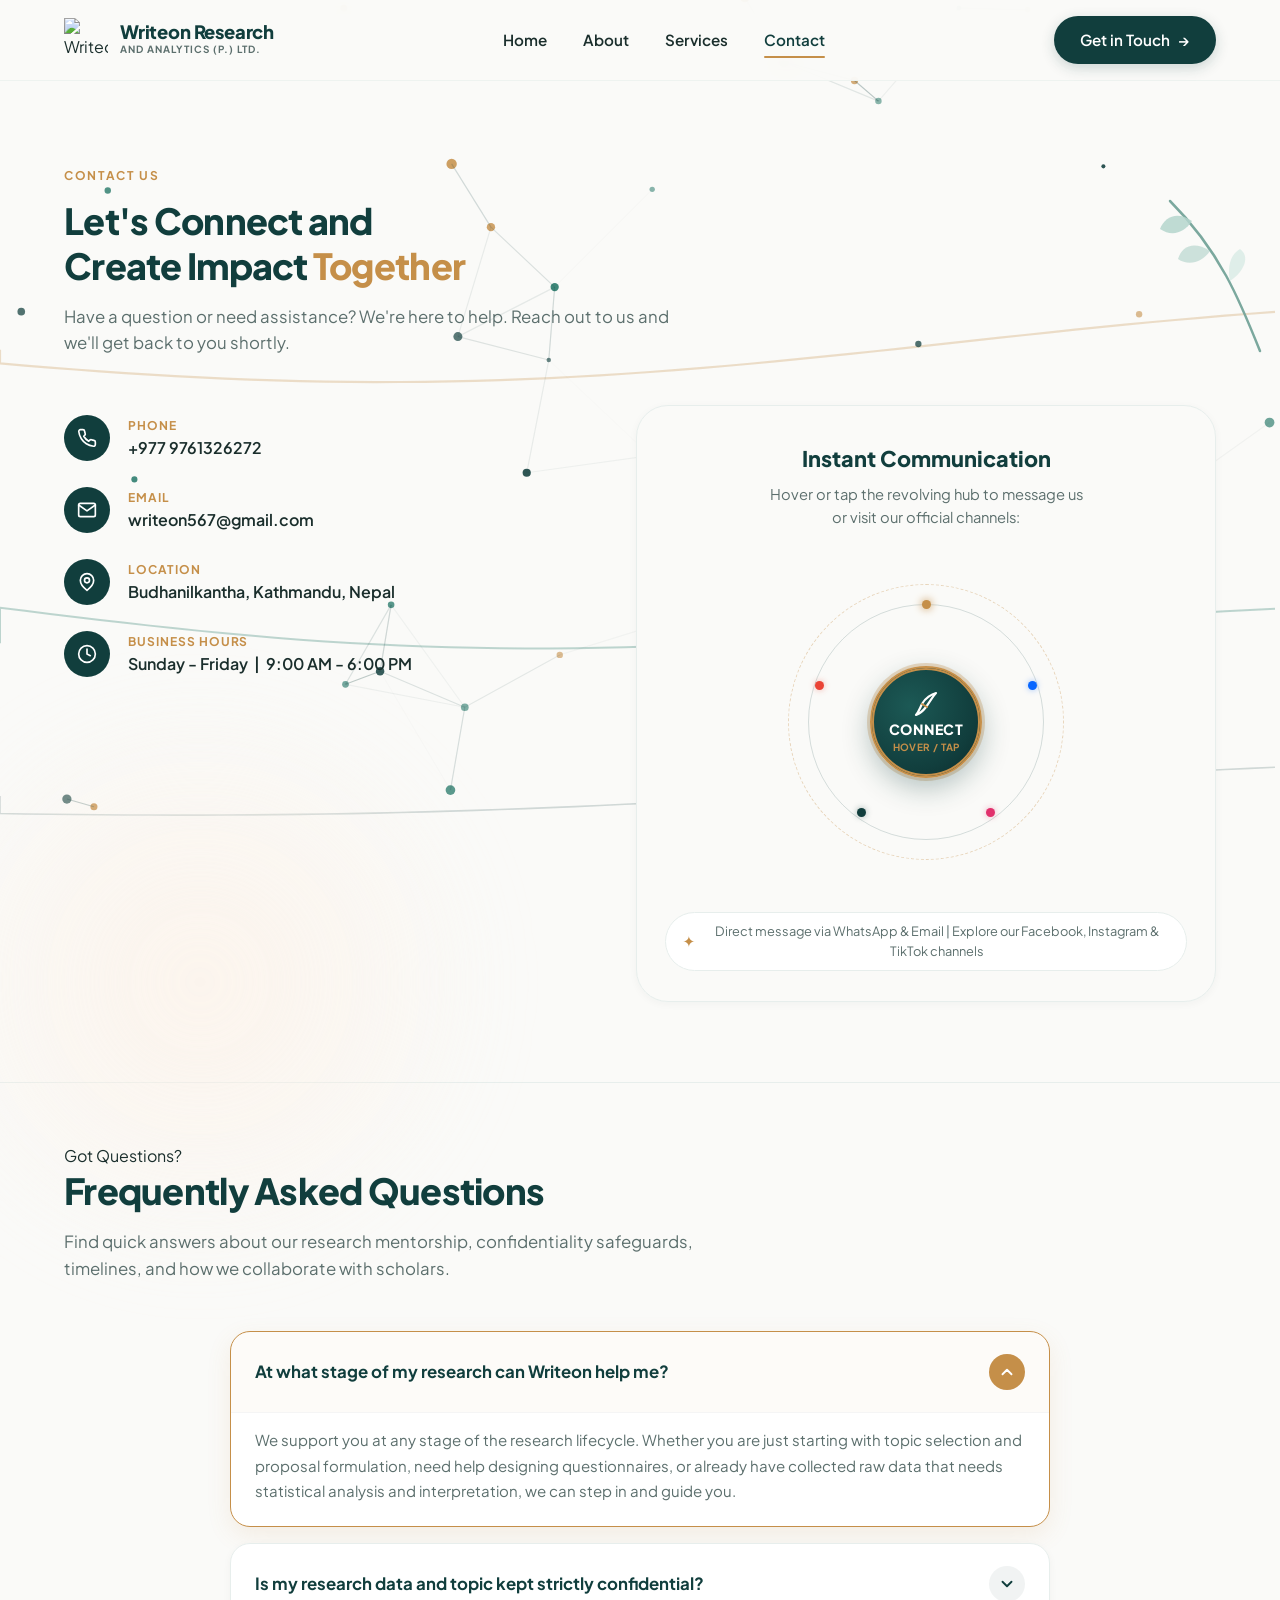
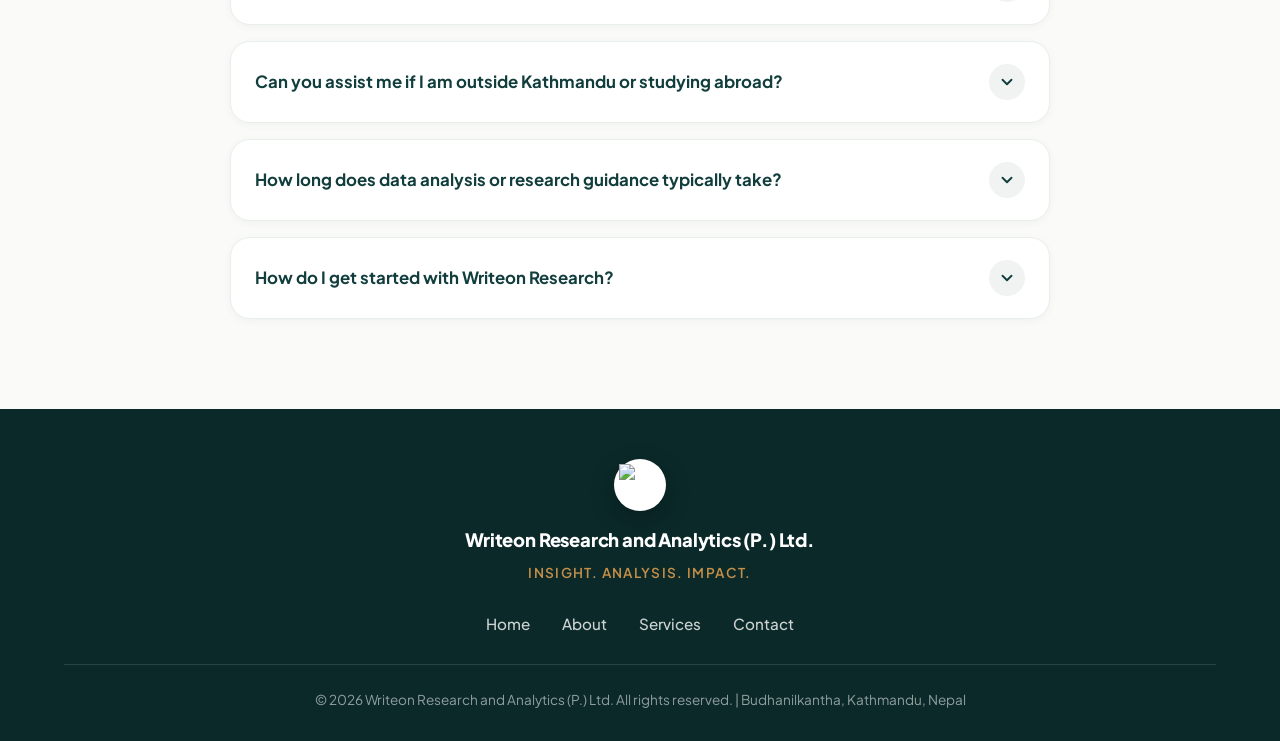
==== commit 82310e7b: "Initial commit of Writeon Research Website" ====
--- a/contact.html
+++ b/contact.html
@@ -1,508 +1,508 @@
-<!DOCTYPE html>
-<html lang="en">
-<head>
-  <meta charset="UTF-8">
-  <meta name="viewport" content="width=device-width, initial-scale=1.0">
-  <title>Contact Us | Writeon Research and Analytics (P.) Ltd.</title>
-  
-  <!-- Official Favicon Suite -->
-  <link rel="icon" type="image/png" sizes="32x32" href="images/favicon-32x32.png?v=2">
-  <link rel="icon" type="image/png" sizes="16x16" href="images/favicon-16x16.png?v=2">
-  <link rel="apple-touch-icon" sizes="180x180" href="images/apple-touch-icon.png?v=2">
-  <link rel="shortcut icon" href="images/favicon.ico?v=2">
-  
-  <!-- Google Fonts: Plus Jakarta Sans -->
-  <link rel="preconnect" href="https://fonts.googleapis.com">
-  <link rel="preconnect" href="https://fonts.gstatic.com" crossorigin>
-  <link href="https://fonts.googleapis.com/css2?family=Plus+Jakarta+Sans:wght@400;500;600;700;800&display=swap" rel="stylesheet">
-  
-  <!-- Custom Stylesheet -->
-  <link rel="stylesheet" href="style.css">
-</head>
-<body>
-
-  <!-- ==============================================
-       HEADER / NAVBAR
-  =============================================== -->
-  <header class="navbar" id="navbar">
-    <div class="container nav-container">
-      
-      <!-- Brand Logo -->
-      <a href="index.html" class="brand-logo" aria-label="Writeon Research and Analytics Home">
-        <div class="logo-icon">
-          <img src="images/Company logo.png" alt="Writeon Research and Analytics Logo" class="brand-logo-img">
-        </div>
-        <div class="logo-text">
-          <span class="logo-title">Writeon Research</span>
-          <span class="logo-sub">AND ANALYTICS (P.) LTD.</span>
-        </div>
-      </a>
-
-      <!-- Desktop Navigation Menu -->
-      <nav class="nav-menu" id="navMenu">
-        <a href="index.html" class="nav-link ">Home</a>
-        <a href="about.html" class="nav-link ">About</a>
-        <a href="services.html" class="nav-link ">Services</a>
-        <a href="contact.html" class="nav-link active">Contact</a>
-      </nav>
-
-      <!-- Header CTA Button -->
-      <div class="nav-actions">
-        <a href="contact.html" class="btn btn-primary btn-pill">
-          Get in Touch <span class="arrow">&rarr;</span>
-        </a>
-        
-        <!-- Mobile Menu Toggle Button -->
-        <button class="mobile-toggle" id="mobileToggle" aria-label="Toggle Navigation Menu">
-          <span></span>
-          <span></span>
-          <span></span>
-        </button>
-      </div>
-
-    </div>
-
-    <!-- Mobile Dropdown Navigation -->
-    <div class="mobile-menu" id="mobileMenu">
-      <a href="index.html" class="mobile-nav-link ">Home</a>
-      <a href="about.html" class="mobile-nav-link ">About</a>
-      <a href="services.html" class="mobile-nav-link ">Services</a>
-      <a href="contact.html" class="mobile-nav-link active">Contact</a>
-      <a href="contact.html" class="btn btn-primary btn-pill mobile-cta">Get in Touch &rarr;</a>
-    </div>
-  </header>
-
-  <main>
-    <!-- Section 20 Full-Website Background Animation: Fixed Viewport Research Data & Wave Canvas -->
-    <canvas id="siteAmbientCanvas" class="site-ambient-canvas" aria-hidden="true"></canvas>
-
-    <section class="section contact-section" id="contact">
-      <!-- Background Shapes -->
-      <div class="bg-shape blob-peach blob-contact-bottom liquid-blob-1"></div>
-      <div class="botanical-leaves botanical-contact">
-        <svg viewBox="0 0 140 180" fill="none" xmlns="http://www.w3.org/2000/svg">
-          <path d="M120 170C100 120 80 70 30 20" stroke="#7BA89E" stroke-width="2.5" stroke-linecap="round"/>
-          <path d="M70 70C55 60 42 64 38 78C48 85 62 82 70 70Z" fill="#C1DBD3" opacity="0.8"/>
-          <path d="M90 100C105 90 110 75 100 68C88 75 88 90 90 100Z" fill="#DCECE7" opacity="0.9"/>
-          <path d="M52 40C38 30 25 35 20 48C32 56 44 52 52 40Z" fill="#B4D5CC" opacity="0.85"/>
-        </svg>
-      </div>
-
-      <div class="container">
-        
-        <!-- Section Header -->
-        <div class="section-header text-left">
-          <div class="eyebrow-tag">CONTACT US</div>
-          <h2 class="section-title">
-            Let's Connect and<br>
-            Create Impact <span class="text-accent">Together</span>
-          </h2>
-          <p class="section-subtitle">
-            Have a question or need assistance? We're here to help. Reach out to us and we'll get back to you shortly.
-          </p>
-        </div>
-
-        <div class="contact-container">
-          
-          <!-- Left Column: Contact Details -->
-          <div class="contact-info-list">
-            
-            <div class="contact-item">
-              <div class="contact-icon-circle">
-                <!-- Phone Icon -->
-                <svg viewBox="0 0 24 24" fill="none" stroke="currentColor" stroke-width="2" stroke-linecap="round" stroke-linejoin="round"><path d="M22 16.92v3a2 2 0 0 1-2.18 2 19.79 19.79 0 0 1-8.63-3.07 19.5 19.5 0 0 1-6-6 19.79 19.79 0 0 1-3.07-8.67A2 2 0 0 1 4.11 2h3a2 2 0 0 1 2 1.72 12.84 12.84 0 0 0 .7 2.81 2 2 0 0 1-.45 2.11L8.09 9.91a16 16 0 0 0 6 6l1.27-1.27a2 2 0 0 1 2.11-.45 12.84 12.84 0 0 0 2.81.7A2 2 0 0 1 22 16.92z"/></svg>
-              </div>
-              <div class="contact-text">
-                <span class="contact-label">Phone</span>
-                <span class="contact-value">+977 9761326272</span>
-              </div>
-            </div>
-
-            <div class="contact-item">
-              <div class="contact-icon-circle">
-                <!-- Mail Icon -->
-                <svg viewBox="0 0 24 24" fill="none" stroke="currentColor" stroke-width="2" stroke-linecap="round" stroke-linejoin="round"><path d="M4 4h16c1.1 0 2 .9 2 2v12c0 1.1-.9 2-2 2H4c-1.1 0-2-.9-2-2V6c0-1.1.9-2 2-2z"/><polyline points="22,6 12,13 2,6"/></svg>
-              </div>
-              <div class="contact-text">
-                <span class="contact-label">Email</span>
-                <span class="contact-value">writeon567@gmail.com</span>
-              </div>
-            </div>
-
-            <div class="contact-item">
-              <div class="contact-icon-circle">
-                <!-- Location Pin Icon -->
-                <svg viewBox="0 0 24 24" fill="none" stroke="currentColor" stroke-width="2" stroke-linecap="round" stroke-linejoin="round"><path d="M20 10c0 6-8 12-8 12s-8-6-8-12a8 8 0 0 1 16 0Z"/><circle cx="12" cy="10" r="3"/></svg>
-              </div>
-              <div class="contact-text">
-                <span class="contact-label">Location</span>
-                <span class="contact-value">Budhanilkantha, Kathmandu, Nepal</span>
-              </div>
-            </div>
-
-            <div class="contact-item">
-              <div class="contact-icon-circle">
-                <!-- Clock Icon -->
-                <svg viewBox="0 0 24 24" fill="none" stroke="currentColor" stroke-width="2" stroke-linecap="round" stroke-linejoin="round"><circle cx="12" cy="12" r="10"/><polyline points="12 6 12 12 16 14"/></svg>
-              </div>
-              <div class="contact-text">
-                <span class="contact-label">Business Hours</span>
-                <span class="contact-value">Sunday - Friday &nbsp;|&nbsp; 9:00 AM - 6:00 PM</span>
-              </div>
-            </div>
-
-          </div>
-
-          <!-- Right Column: Direct Instant Connect Hub (Clockwise Revolving Orbital Hub) -->
-          <div class="direct-connect-card">
-            <div class="card-header text-center">
-              <h3 class="connect-card-title">Instant Communication</h3>
-              <p class="connect-card-subtitle">Hover or tap the revolving hub to message us or visit our official channels:</p>
-            </div>
-
-            <!-- The Radial Revolving Interactive Orbit System -->
-            <div class="orbit-hub-wrapper" id="orbitHub">
-              
-              <!-- Outer Clockwise Revolving Track with 5 Orbiting Beads -->
-              <div class="orbit-track-ring">
-                <span class="orbit-bead bead-1"></span>
-                <span class="orbit-bead bead-2"></span>
-                <span class="orbit-bead bead-3"></span>
-                <span class="orbit-bead bead-4"></span>
-                <span class="orbit-bead bead-5"></span>
-              </div>
-
-              <!-- Second Concentric Clockwise Dashed Ring -->
-              <div class="orbit-dashed-ring"></div>
-
-              <!-- Satellite Channels (Pop out from center on hover/tap) -->
-              
-              <!-- 1. WhatsApp (Top - Direct Message) -->
-              <a href="https://wa.me/9779761326272?text=Hello%20Writeon%20Research,%20I%20would%20like%20to%20inquire%20about%20your%20services." 
-                 target="_blank" rel="noopener noreferrer" 
-                 class="satellite-channel sat-top sat-whatsapp whatsapp-sat" 
-                 aria-label="Chat directly on WhatsApp">
-                <div class="satellite-icon">
-                  <!-- Official WhatsApp Icon -->
-                  <svg viewBox="0 0 24 24" width="26" height="26">
-                    <path fill="#FFFFFF" d="M12.012 2c-5.506 0-9.989 4.478-9.99 9.984a9.96 9.96 0 001.529 5.309L2 22l4.825-1.266a9.98 9.98 0 005.187 1.442h.005c5.507 0 9.99-4.478 9.99-9.985A9.994 9.994 0 0012.012 2z"/>
-                    <path fill="#25D366" d="M16.993 14.474c-.274-.137-1.62-.8-1.872-.892-.25-.091-.433-.137-.616.137-.183.275-.708.892-.868 1.075-.16.183-.32.206-.594.069-.275-.138-1.16-.428-2.209-1.363-.817-.729-1.369-1.63-1.529-1.905-.16-.274-.017-.423.12-.56.124-.123.275-.32.412-.48.137-.16.183-.275.275-.457.091-.183.045-.343-.023-.48-.069-.138-.617-1.487-.845-2.036-.223-.535-.45-.462-.617-.471-.16-.008-.343-.01-.525-.01s-.48.069-.731.343c-.252.274-.96.938-.96 2.287s.983 2.653 1.12 2.836c.137.183 1.933 2.952 4.683 4.141.654.283 1.165.452 1.563.579.657.21 1.255.18 1.728.11.526-.08 1.62-.663 1.848-1.303.229-.64.229-1.189.16-1.303-.068-.114-.251-.183-.526-.32z"/>
-                  </svg>
-                </div>
-                <div class="satellite-tooltip">
-                  <strong>WhatsApp</strong>
-                  <span class="tooltip-badge-direct">Direct Message</span>
-                </div>
-              </a>
-
-              <!-- 2. Facebook (Upper Right - Company Page) -->
-              <a href="https://www.facebook.com/officialwriteon" 
-                 target="_blank" rel="noopener noreferrer" 
-                 class="satellite-channel sat-upper-right sat-facebook facebook-sat"
-                 aria-label="Visit Writeon Research on Facebook">
-                <div class="satellite-icon">
-                  <svg viewBox="0 0 24 24" width="24" height="24" fill="currentColor">
-                    <path d="M24 12.073c0-6.627-5.373-12-12-12s-12 5.373-12 12c0 5.99 4.388 10.954 10.125 11.854v-8.385H7.078v-3.47h3.047V9.43c0-3.007 1.792-4.669 4.533-4.669 1.312 0 2.686.235 2.686.235v2.953H15.83c-1.491 0-1.956.925-1.956 1.874v2.25h3.328l-.532 3.47h-2.796v8.385C19.612 23.027 24 18.062 24 12.073z"/>
-                  </svg>
-                </div>
-                <div class="satellite-tooltip">
-                  <strong>Facebook</strong>
-                  <span>Company Page</span>
-                </div>
-              </a>
-
-              <!-- 3. Instagram (Lower Right - Company Profile) -->
-              <a href="https://www.instagram.com/writeon567/" 
-                 target="_blank" rel="noopener noreferrer" 
-                 class="satellite-channel sat-lower-right sat-instagram instagram-sat"
-                 aria-label="Visit Writeon Research on Instagram">
-                <div class="satellite-icon">
-                  <svg viewBox="0 0 24 24" width="24" height="24" fill="none" stroke="currentColor" stroke-width="2" stroke-linecap="round" stroke-linejoin="round">
-                    <rect x="2" y="2" width="20" height="20" rx="5" ry="5"/>
-                    <path d="M16 11.37A4 4 0 1 1 12.63 8 4 4 0 0 1 16 11.37z"/>
-                    <line x1="17.5" y1="6.5" x2="17.51" y2="6.5"/>
-                  </svg>
-                </div>
-                <div class="satellite-tooltip">
-                  <strong>Instagram</strong>
-                  <span>Company Profile</span>
-                </div>
-              </a>
-
-              <!-- 4. TikTok (Lower Left - Company Channel) -->
-              <a href="https://www.tiktok.com/@writeonresearch" 
-                 target="_blank" rel="noopener noreferrer" 
-                 class="satellite-channel sat-lower-left sat-tiktok tiktok-sat"
-                 aria-label="Visit Writeon Research on TikTok">
-                <div class="satellite-icon">
-                  <svg viewBox="0 0 24 24" width="23" height="23" fill="currentColor">
-                    <path d="M19.59 6.69a4.83 4.83 0 0 1-3.77-4.25V2h-3.45v13.67a2.89 2.89 0 0 1-2.88 2.5 2.89 2.89 0 0 1-2.89-2.89 2.89 2.89 0 0 1 2.89-2.89c.28 0 .54.04.79.1v-3.52a6.37 6.37 0 0 0-.79-.05A6.34 6.34 0 0 0 3 15.25a6.34 6.34 0 0 0 6.34 6.34 6.34 6.34 0 0 0 6.34-6.34V8.42a8.28 8.28 0 0 0 4.81 1.52V6.49c-.31 0-.61-.03-.9-.08z"/>
-                  </svg>
-                </div>
-                <div class="satellite-tooltip">
-                  <strong>TikTok</strong>
-                  <span>Company Channel</span>
-                </div>
-              </a>
-
-              <!-- 5. Gmail (Upper Left - Direct Message) -->
-              <a href="#emailModal" 
-                 class="satellite-channel sat-upper-left sat-gmail gmail-sat"
-                 id="orbitGmailTrigger"
-                 aria-label="Send Email via Preferred Account">
-                <div class="satellite-icon">
-                  <svg viewBox="0 0 24 24" width="24" height="24" fill="currentColor">
-                    <path d="M20 4H4c-1.1 0-1.99.9-1.99 2L2 18c0 1.1.9 2 2 2h16c1.1 0 2-.9 2-2V6c0-1.1-.9-2-2-2zm0 4l-8 5-8-5V6l8 5 8-5v2z"/>
-                  </svg>
-                </div>
-                <div class="satellite-tooltip">
-                  <strong>Email</strong>
-                  <span class="tooltip-badge-direct">Direct Message</span>
-                </div>
-              </a>
-
-              <!-- Central Core Circular Orb (Scales up on hover) -->
-              <div class="orbit-center-orb" id="orbitCenterOrb" tabindex="0" role="button" aria-label="Toggle Instant Communication Menu">
-                <div class="core-ripple-pulse"></div>
-                <div class="core-icon-wrap">
-                  <svg viewBox="0 0 32 32" fill="none" xmlns="http://www.w3.org/2000/svg">
-                    <path d="M26 5C22 6 15 10 12 16C9.5 21 8.5 24 6 27C10 25.5 13 23 16 19C19 15 23 8 26 5Z" stroke="#FFFFFF" stroke-width="2.2" stroke-linecap="round" stroke-linejoin="round"/>
-                    <path d="M12 16L17 19" stroke="#C58F49" stroke-width="2" stroke-linecap="round"/>
-                  </svg>
-                </div>
-                <span class="core-text-main">Connect</span>
-                <span class="core-text-sub">Hover / Tap</span>
-              </div>
-
-            </div>
-
-            <!-- Helpful UX Guidance Note -->
-            <div class="orbit-status-footer">
-              <span class="pulse-sparkle">✦</span>
-              <span>Direct message via WhatsApp &amp; Email | Explore our Facebook, Instagram &amp; TikTok channels</span>
-            </div>
-          </div>
-
-        </div>
-
-      </div>
-    </section>
-
-    <!-- ==============================================
-         FAQ SECTION
-    =============================================== -->
-    <section class="section faq-section" id="faq">
-      <div class="container">
-        
-        <div class="section-header text-center">
-          <span class="section-tag">Got Questions?</span>
-          <h2 class="section-title">Frequently Asked Questions</h2>
-          <p class="section-subtitle">
-            Find quick answers about our research mentorship, confidentiality safeguards, timelines, and how we collaborate with scholars.
-          </p>
-        </div>
-
-        <div class="faq-accordion">
-
-          <!-- FAQ Item 1 (Open by default) -->
-          <div class="faq-item is-open">
-            <button class="faq-question-btn" type="button" aria-expanded="true">
-              <span class="faq-question-text">At what stage of my research can Writeon help me?</span>
-              <span class="faq-icon-bubble" aria-hidden="true">
-                <svg class="faq-chevron" viewBox="0 0 24 24" fill="none" stroke="currentColor" stroke-width="2.5" stroke-linecap="round" stroke-linejoin="round">
-                  <polyline points="6 9 12 15 18 9"></polyline>
-                </svg>
-              </span>
-            </button>
-            <div class="faq-answer-collapse">
-              <div class="faq-answer-inner">
-                <p>We support you at any stage of the research lifecycle. Whether you are just starting with topic selection and proposal formulation, need help designing questionnaires, or already have collected raw data that needs statistical analysis and interpretation, we can step in and guide you.</p>
-              </div>
-            </div>
-          </div>
-
-          <!-- FAQ Item 2 -->
-          <div class="faq-item">
-            <button class="faq-question-btn" type="button" aria-expanded="false">
-              <span class="faq-question-text">Is my research data and topic kept strictly confidential?</span>
-              <span class="faq-icon-bubble" aria-hidden="true">
-                <svg class="faq-chevron" viewBox="0 0 24 24" fill="none" stroke="currentColor" stroke-width="2.5" stroke-linecap="round" stroke-linejoin="round">
-                  <polyline points="6 9 12 15 18 9"></polyline>
-                </svg>
-              </span>
-            </button>
-            <div class="faq-answer-collapse">
-              <div class="faq-answer-inner">
-                <p>Absolutely. We maintain 100% confidentiality and strict research ethics. Your study ideas, raw datasets, draft proposals, and findings remain your exclusive intellectual property and will never be shared or repurposed.</p>
-              </div>
-            </div>
-          </div>
-
-          <!-- FAQ Item 3 (Question 4) -->
-          <div class="faq-item">
-            <button class="faq-question-btn" type="button" aria-expanded="false">
-              <span class="faq-question-text">Can you assist me if I am outside Kathmandu or studying abroad?</span>
-              <span class="faq-icon-bubble" aria-hidden="true">
-                <svg class="faq-chevron" viewBox="0 0 24 24" fill="none" stroke="currentColor" stroke-width="2.5" stroke-linecap="round" stroke-linejoin="round">
-                  <polyline points="6 9 12 15 18 9"></polyline>
-                </svg>
-              </span>
-            </button>
-            <div class="faq-answer-collapse">
-              <div class="faq-answer-inner">
-                <p>Yes! While our office is located in Budhanilkantha, Kathmandu, we regularly conduct one-on-one virtual consultations, screen-sharing data analysis sessions, and remote advisory via Google Meet and Zoom for researchers across Nepal and internationally.</p>
-              </div>
-            </div>
-          </div>
-
-          <!-- FAQ Item 4 (Question 5) -->
-          <div class="faq-item">
-            <button class="faq-question-btn" type="button" aria-expanded="false">
-              <span class="faq-question-text">How long does data analysis or research guidance typically take?</span>
-              <span class="faq-icon-bubble" aria-hidden="true">
-                <svg class="faq-chevron" viewBox="0 0 24 24" fill="none" stroke="currentColor" stroke-width="2.5" stroke-linecap="round" stroke-linejoin="round">
-                  <polyline points="6 9 12 15 18 9"></polyline>
-                </svg>
-              </span>
-            </button>
-            <div class="faq-answer-collapse">
-              <div class="faq-answer-inner">
-                <p>Timelines depend on the scope and complexity of your dataset. Standard statistical analysis can often be completed within 3 to 7 business days, while larger institutional studies or full research mentorship are structured around your specific deadline and university submission schedule.</p>
-              </div>
-            </div>
-          </div>
-
-          <!-- FAQ Item 5 (Question 6) -->
-          <div class="faq-item">
-            <button class="faq-question-btn" type="button" aria-expanded="false">
-              <span class="faq-question-text">How do I get started with Writeon Research?</span>
-              <span class="faq-icon-bubble" aria-hidden="true">
-                <svg class="faq-chevron" viewBox="0 0 24 24" fill="none" stroke="currentColor" stroke-width="2.5" stroke-linecap="round" stroke-linejoin="round">
-                  <polyline points="6 9 12 15 18 9"></polyline>
-                </svg>
-              </span>
-            </button>
-            <div class="faq-answer-collapse">
-              <div class="faq-answer-inner">
-                <p>Getting started is simple! Reach out to us directly through WhatsApp, Email, or any of our official social channels right here on this page. Share a brief overview of your research problem, study objectives, or dataset, and our senior research mentors will connect with you to discuss the next steps.</p>
-              </div>
-            </div>
-          </div>
-
-        </div>
-
-      </div>
-    </section>
-  </main>
-
-  <!-- ==============================================
-       FOOTER
-  =============================================== -->
-  <footer class="footer">
-    <div class="container footer-container">
-      
-      <div class="footer-brand">
-        <div class="logo-icon-footer">
-          <img src="images/Company logo.png" alt="Writeon Research and Analytics Logo" class="footer-logo-img">
-        </div>
-        <span class="footer-brand-title">Writeon Research and Analytics (P.) Ltd.</span>
-        <p class="footer-tagline">Insight. Analysis. Impact.</p>
-      </div>
-
-      <div class="footer-links">
-        <a href="index.html">Home</a>
-        <a href="about.html">About</a>
-        <a href="services.html">Services</a>
-        <a href="contact.html">Contact</a>
-      </div>
-
-      <div class="footer-bottom">
-        <p>&copy; 2026 Writeon Research and Analytics (P.) Ltd. All rights reserved. | Budhanilkantha, Kathmandu, Nepal</p>
-      </div>
-
-    </div>
-  </footer>
-
-    <!-- ==============================================
-       EMAIL PROVIDER & ACCOUNT CHOOSER MODAL
-  =============================================== -->
-<div class="email-modal-overlay" id="emailModal" aria-hidden="true" role="dialog" aria-labelledby="emailModalTitle">
-    <div class="email-modal-card">
-      <button class="email-modal-close" id="emailModalClose" aria-label="Close dialog">&times;</button>
-      
-      <div class="email-modal-header">
-        <div class="email-modal-badge">
-          <svg viewBox="0 0 24 24" width="24" height="24" fill="currentColor">
-            <path d="M20 4H4c-1.1 0-1.99.9-1.99 2L2 18c0 1.1.9 2 2 2h16c1.1 0 2-.9 2-2V6c0-1.1-.9-2-2-2zm0 4l-8 5-8-5V6l8 5 8-5v2z"/>
-          </svg>
-        </div>
-        <h3 id="emailModalTitle" class="email-modal-title">Send Email</h3>
-        <p class="email-modal-subtitle">Choose your preferred email account or application:</p>
-        <div class="email-dest-pill">
-          <span class="dest-label">To:</span>
-          <span class="dest-name">Writeon Research and Analytics</span>
-          <span class="dest-email">&lt;writeon567@gmail.com&gt;</span>
-        </div>
-      </div>
-
-      <div class="email-modal-options">
-        
-        <!-- Option 1: Choose or Switch Gmail Account -->
-        <a href="https://accounts.google.com/AccountChooser?service=mail&continue=https%3A%2F%2Fmail.google.com%2Fmail%2F%3Fview%3Dcm%26fs%3D1%26to%3DWriteon%2520Research%2520and%2520Analytics%2520%253Cwriteon567%2540gmail.com%253E" 
-           target="_blank" rel="noopener noreferrer" 
-           class="email-opt-row email-opt-account">
-          <div class="opt-icon-box icon-account">
-            <!-- Multi-user Switch Icon -->
-            <svg viewBox="0 0 24 24" width="22" height="22" fill="currentColor">
-              <path d="M12 12c2.21 0 4-1.79 4-4s-1.79-4-4-4-4 1.79-4 4 1.79 4 4 4zm0 2c-2.67 0-8 1.34-8 4v2h16v-2c0-2.66-5.33-4-8-4z"/>
-            </svg>
-          </div>
-          <div class="opt-details">
-            <div class="opt-title-line">
-              <span class="opt-title">Choose / Switch Gmail Account</span>
-              <span class="opt-tag tag-popular">Recommended</span>
-            </div>
-            <span class="opt-desc">Select from your multiple accounts or sign in to another Gmail</span>
-          </div>
-          <span class="opt-chevron">&rarr;</span>
-        </a>
-
-        <!-- Option 2: Default Active Gmail -->
-        <a href="https://mail.google.com/mail/?view=cm&fs=1&to=Writeon%20Research%20and%20Analytics%20%3Cwriteon567%40gmail.com%3E" 
-           target="_blank" rel="noopener noreferrer" 
-           class="email-opt-row email-opt-default">
-          <div class="opt-icon-box icon-gmail">
-            <svg viewBox="0 0 24 24" width="20" height="20" fill="currentColor">
-              <path d="M20 4H4c-1.1 0-1.99.9-1.99 2L2 18c0 1.1.9 2 2 2h16c1.1 0 2-.9 2-2V6c0-1.1-.9-2-2-2zm0 4l-8 5-8-5V6l8 5 8-5v2z"/>
-            </svg>
-          </div>
-          <div class="opt-details">
-            <span class="opt-title">Default Active Gmail</span>
-            <span class="opt-desc">Open directly in your currently active browser account</span>
-          </div>
-          <span class="opt-chevron">&rarr;</span>
-        </a>
-
-        <!-- Option 3: Copy Email Address -->
-        <button type="button" class="email-opt-row email-opt-copy" id="copyEmailBtn">
-          <div class="opt-icon-box icon-copy">
-            <svg id="copySvgIcon" viewBox="0 0 24 24" width="20" height="20" fill="none" stroke="currentColor" stroke-width="2" stroke-linecap="round" stroke-linejoin="round">
-              <rect x="9" y="9" width="13" height="13" rx="2" ry="2"/>
-              <path d="M5 15H4a2 2 0 0 1-2-2V4a2 2 0 0 1 2-2h9a2 2 0 0 1 2 2v1"/>
-            </svg>
-          </div>
-          <div class="opt-details">
-            <span class="opt-title" id="copyTitleText">Copy Email Address</span>
-            <span class="opt-desc" id="copyDescText">writeon567@gmail.com</span>
-          </div>
-          <span class="copy-pill-badge" id="copyStatusBadge">Copy</span>
-        </button>
-
-      </div>
-    </div>
-  </div>
-
-  <!-- Custom JavaScript File -->
-  <script src="script.js"></script>
-</body>
-</html>
+<!DOCTYPE html>
+<html lang="en">
+<head>
+  <meta charset="UTF-8">
+  <meta name="viewport" content="width=device-width, initial-scale=1.0">
+  <title>Contact Us | Writeon Research and Analytics (P.) Ltd.</title>
+  
+  <!-- Official Favicon Suite -->
+  <link rel="icon" type="image/png" sizes="32x32" href="images/favicon-32x32.png?v=2">
+  <link rel="icon" type="image/png" sizes="16x16" href="images/favicon-16x16.png?v=2">
+  <link rel="apple-touch-icon" sizes="180x180" href="images/apple-touch-icon.png?v=2">
+  <link rel="shortcut icon" href="images/favicon.ico?v=2">
+  
+  <!-- Google Fonts: Plus Jakarta Sans -->
+  <link rel="preconnect" href="https://fonts.googleapis.com">
+  <link rel="preconnect" href="https://fonts.gstatic.com" crossorigin>
+  <link href="https://fonts.googleapis.com/css2?family=Plus+Jakarta+Sans:wght@400;500;600;700;800&display=swap" rel="stylesheet">
+  
+  <!-- Custom Stylesheet -->
+  <link rel="stylesheet" href="style.css">
+</head>
+<body>
+
+  <!-- ==============================================
+       HEADER / NAVBAR
+  =============================================== -->
+  <header class="navbar" id="navbar">
+    <div class="container nav-container">
+      
+      <!-- Brand Logo -->
+      <a href="index.html" class="brand-logo" aria-label="Writeon Research and Analytics Home">
+        <div class="logo-icon">
+          <img src="images/Company logo.png" alt="Writeon Research and Analytics Logo" class="brand-logo-img">
+        </div>
+        <div class="logo-text">
+          <span class="logo-title">Writeon Research</span>
+          <span class="logo-sub">AND ANALYTICS (P.) LTD.</span>
+        </div>
+      </a>
+
+      <!-- Desktop Navigation Menu -->
+      <nav class="nav-menu" id="navMenu">
+        <a href="index.html" class="nav-link ">Home</a>
+        <a href="about.html" class="nav-link ">About</a>
+        <a href="services.html" class="nav-link ">Services</a>
+        <a href="contact.html" class="nav-link active">Contact</a>
+      </nav>
+
+      <!-- Header CTA Button -->
+      <div class="nav-actions">
+        <a href="contact.html" class="btn btn-primary btn-pill">
+          Get in Touch <span class="arrow">&rarr;</span>
+        </a>
+        
+        <!-- Mobile Menu Toggle Button -->
+        <button class="mobile-toggle" id="mobileToggle" aria-label="Toggle Navigation Menu">
+          <span></span>
+          <span></span>
+          <span></span>
+        </button>
+      </div>
+
+    </div>
+
+    <!-- Mobile Dropdown Navigation -->
+    <div class="mobile-menu" id="mobileMenu">
+      <a href="index.html" class="mobile-nav-link ">Home</a>
+      <a href="about.html" class="mobile-nav-link ">About</a>
+      <a href="services.html" class="mobile-nav-link ">Services</a>
+      <a href="contact.html" class="mobile-nav-link active">Contact</a>
+      <a href="contact.html" class="btn btn-primary btn-pill mobile-cta">Get in Touch &rarr;</a>
+    </div>
+  </header>
+
+  <main>
+    <!-- Section 20 Full-Website Background Animation: Fixed Viewport Research Data & Wave Canvas -->
+    <canvas id="siteAmbientCanvas" class="site-ambient-canvas" aria-hidden="true"></canvas>
+
+    <section class="section contact-section" id="contact">
+      <!-- Background Shapes -->
+      <div class="bg-shape blob-peach blob-contact-bottom liquid-blob-1"></div>
+      <div class="botanical-leaves botanical-contact">
+        <svg viewBox="0 0 140 180" fill="none" xmlns="http://www.w3.org/2000/svg">
+          <path d="M120 170C100 120 80 70 30 20" stroke="#7BA89E" stroke-width="2.5" stroke-linecap="round"/>
+          <path d="M70 70C55 60 42 64 38 78C48 85 62 82 70 70Z" fill="#C1DBD3" opacity="0.8"/>
+          <path d="M90 100C105 90 110 75 100 68C88 75 88 90 90 100Z" fill="#DCECE7" opacity="0.9"/>
+          <path d="M52 40C38 30 25 35 20 48C32 56 44 52 52 40Z" fill="#B4D5CC" opacity="0.85"/>
+        </svg>
+      </div>
+
+      <div class="container">
+        
+        <!-- Section Header -->
+        <div class="section-header text-left">
+          <div class="eyebrow-tag">CONTACT US</div>
+          <h2 class="section-title">
+            Let's Connect and<br>
+            Create Impact <span class="text-accent">Together</span>
+          </h2>
+          <p class="section-subtitle">
+            Have a question or need assistance? We're here to help. Reach out to us and we'll get back to you shortly.
+          </p>
+        </div>
+
+        <div class="contact-container">
+          
+          <!-- Left Column: Contact Details -->
+          <div class="contact-info-list">
+            
+            <div class="contact-item">
+              <div class="contact-icon-circle">
+                <!-- Phone Icon -->
+                <svg viewBox="0 0 24 24" fill="none" stroke="currentColor" stroke-width="2" stroke-linecap="round" stroke-linejoin="round"><path d="M22 16.92v3a2 2 0 0 1-2.18 2 19.79 19.79 0 0 1-8.63-3.07 19.5 19.5 0 0 1-6-6 19.79 19.79 0 0 1-3.07-8.67A2 2 0 0 1 4.11 2h3a2 2 0 0 1 2 1.72 12.84 12.84 0 0 0 .7 2.81 2 2 0 0 1-.45 2.11L8.09 9.91a16 16 0 0 0 6 6l1.27-1.27a2 2 0 0 1 2.11-.45 12.84 12.84 0 0 0 2.81.7A2 2 0 0 1 22 16.92z"/></svg>
+              </div>
+              <div class="contact-text">
+                <span class="contact-label">Phone</span>
+                <span class="contact-value">+977 9761326272</span>
+              </div>
+            </div>
+
+            <div class="contact-item">
+              <div class="contact-icon-circle">
+                <!-- Mail Icon -->
+                <svg viewBox="0 0 24 24" fill="none" stroke="currentColor" stroke-width="2" stroke-linecap="round" stroke-linejoin="round"><path d="M4 4h16c1.1 0 2 .9 2 2v12c0 1.1-.9 2-2 2H4c-1.1 0-2-.9-2-2V6c0-1.1.9-2 2-2z"/><polyline points="22,6 12,13 2,6"/></svg>
+              </div>
+              <div class="contact-text">
+                <span class="contact-label">Email</span>
+                <span class="contact-value">writeon567@gmail.com</span>
+              </div>
+            </div>
+
+            <div class="contact-item">
+              <div class="contact-icon-circle">
+                <!-- Location Pin Icon -->
+                <svg viewBox="0 0 24 24" fill="none" stroke="currentColor" stroke-width="2" stroke-linecap="round" stroke-linejoin="round"><path d="M20 10c0 6-8 12-8 12s-8-6-8-12a8 8 0 0 1 16 0Z"/><circle cx="12" cy="10" r="3"/></svg>
+              </div>
+              <div class="contact-text">
+                <span class="contact-label">Location</span>
+                <span class="contact-value">Budhanilkantha, Kathmandu, Nepal</span>
+              </div>
+            </div>
+
+            <div class="contact-item">
+              <div class="contact-icon-circle">
+                <!-- Clock Icon -->
+                <svg viewBox="0 0 24 24" fill="none" stroke="currentColor" stroke-width="2" stroke-linecap="round" stroke-linejoin="round"><circle cx="12" cy="12" r="10"/><polyline points="12 6 12 12 16 14"/></svg>
+              </div>
+              <div class="contact-text">
+                <span class="contact-label">Business Hours</span>
+                <span class="contact-value">Sunday - Friday &nbsp;|&nbsp; 9:00 AM - 6:00 PM</span>
+              </div>
+            </div>
+
+          </div>
+
+          <!-- Right Column: Direct Instant Connect Hub (Clockwise Revolving Orbital Hub) -->
+          <div class="direct-connect-card">
+            <div class="card-header text-center">
+              <h3 class="connect-card-title">Instant Communication</h3>
+              <p class="connect-card-subtitle">Hover or tap the revolving hub to message us or visit our official channels:</p>
+            </div>
+
+            <!-- The Radial Revolving Interactive Orbit System -->
+            <div class="orbit-hub-wrapper" id="orbitHub">
+              
+              <!-- Outer Clockwise Revolving Track with 5 Orbiting Beads -->
+              <div class="orbit-track-ring">
+                <span class="orbit-bead bead-1"></span>
+                <span class="orbit-bead bead-2"></span>
+                <span class="orbit-bead bead-3"></span>
+                <span class="orbit-bead bead-4"></span>
+                <span class="orbit-bead bead-5"></span>
+              </div>
+
+              <!-- Second Concentric Clockwise Dashed Ring -->
+              <div class="orbit-dashed-ring"></div>
+
+              <!-- Satellite Channels (Pop out from center on hover/tap) -->
+              
+              <!-- 1. WhatsApp (Top - Direct Message) -->
+              <a href="https://wa.me/9779761326272?text=Hello%20Writeon%20Research,%20I%20would%20like%20to%20inquire%20about%20your%20services." 
+                 target="_blank" rel="noopener noreferrer" 
+                 class="satellite-channel sat-top sat-whatsapp whatsapp-sat" 
+                 aria-label="Chat directly on WhatsApp">
+                <div class="satellite-icon">
+                  <!-- Official WhatsApp Icon -->
+                  <svg viewBox="0 0 24 24" width="26" height="26">
+                    <path fill="#FFFFFF" d="M12.012 2c-5.506 0-9.989 4.478-9.99 9.984a9.96 9.96 0 001.529 5.309L2 22l4.825-1.266a9.98 9.98 0 005.187 1.442h.005c5.507 0 9.99-4.478 9.99-9.985A9.994 9.994 0 0012.012 2z"/>
+                    <path fill="#25D366" d="M16.993 14.474c-.274-.137-1.62-.8-1.872-.892-.25-.091-.433-.137-.616.137-.183.275-.708.892-.868 1.075-.16.183-.32.206-.594.069-.275-.138-1.16-.428-2.209-1.363-.817-.729-1.369-1.63-1.529-1.905-.16-.274-.017-.423.12-.56.124-.123.275-.32.412-.48.137-.16.183-.275.275-.457.091-.183.045-.343-.023-.48-.069-.138-.617-1.487-.845-2.036-.223-.535-.45-.462-.617-.471-.16-.008-.343-.01-.525-.01s-.48.069-.731.343c-.252.274-.96.938-.96 2.287s.983 2.653 1.12 2.836c.137.183 1.933 2.952 4.683 4.141.654.283 1.165.452 1.563.579.657.21 1.255.18 1.728.11.526-.08 1.62-.663 1.848-1.303.229-.64.229-1.189.16-1.303-.068-.114-.251-.183-.526-.32z"/>
+                  </svg>
+                </div>
+                <div class="satellite-tooltip">
+                  <strong>WhatsApp</strong>
+                  <span class="tooltip-badge-direct">Direct Message</span>
+                </div>
+              </a>
+
+              <!-- 2. Facebook (Upper Right - Company Page) -->
+              <a href="https://www.facebook.com/officialwriteon" 
+                 target="_blank" rel="noopener noreferrer" 
+                 class="satellite-channel sat-upper-right sat-facebook facebook-sat"
+                 aria-label="Visit Writeon Research on Facebook">
+                <div class="satellite-icon">
+                  <svg viewBox="0 0 24 24" width="24" height="24" fill="currentColor">
+                    <path d="M24 12.073c0-6.627-5.373-12-12-12s-12 5.373-12 12c0 5.99 4.388 10.954 10.125 11.854v-8.385H7.078v-3.47h3.047V9.43c0-3.007 1.792-4.669 4.533-4.669 1.312 0 2.686.235 2.686.235v2.953H15.83c-1.491 0-1.956.925-1.956 1.874v2.25h3.328l-.532 3.47h-2.796v8.385C19.612 23.027 24 18.062 24 12.073z"/>
+                  </svg>
+                </div>
+                <div class="satellite-tooltip">
+                  <strong>Facebook</strong>
+                  <span>Company Page</span>
+                </div>
+              </a>
+
+              <!-- 3. Instagram (Lower Right - Company Profile) -->
+              <a href="https://www.instagram.com/writeon567/" 
+                 target="_blank" rel="noopener noreferrer" 
+                 class="satellite-channel sat-lower-right sat-instagram instagram-sat"
+                 aria-label="Visit Writeon Research on Instagram">
+                <div class="satellite-icon">
+                  <svg viewBox="0 0 24 24" width="24" height="24" fill="none" stroke="currentColor" stroke-width="2" stroke-linecap="round" stroke-linejoin="round">
+                    <rect x="2" y="2" width="20" height="20" rx="5" ry="5"/>
+                    <path d="M16 11.37A4 4 0 1 1 12.63 8 4 4 0 0 1 16 11.37z"/>
+                    <line x1="17.5" y1="6.5" x2="17.51" y2="6.5"/>
+                  </svg>
+                </div>
+                <div class="satellite-tooltip">
+                  <strong>Instagram</strong>
+                  <span>Company Profile</span>
+                </div>
+              </a>
+
+              <!-- 4. TikTok (Lower Left - Company Channel) -->
+              <a href="https://www.tiktok.com/@writeonresearch" 
+                 target="_blank" rel="noopener noreferrer" 
+                 class="satellite-channel sat-lower-left sat-tiktok tiktok-sat"
+                 aria-label="Visit Writeon Research on TikTok">
+                <div class="satellite-icon">
+                  <svg viewBox="0 0 24 24" width="23" height="23" fill="currentColor">
+                    <path d="M19.59 6.69a4.83 4.83 0 0 1-3.77-4.25V2h-3.45v13.67a2.89 2.89 0 0 1-2.88 2.5 2.89 2.89 0 0 1-2.89-2.89 2.89 2.89 0 0 1 2.89-2.89c.28 0 .54.04.79.1v-3.52a6.37 6.37 0 0 0-.79-.05A6.34 6.34 0 0 0 3 15.25a6.34 6.34 0 0 0 6.34 6.34 6.34 6.34 0 0 0 6.34-6.34V8.42a8.28 8.28 0 0 0 4.81 1.52V6.49c-.31 0-.61-.03-.9-.08z"/>
+                  </svg>
+                </div>
+                <div class="satellite-tooltip">
+                  <strong>TikTok</strong>
+                  <span>Company Channel</span>
+                </div>
+              </a>
+
+              <!-- 5. Gmail (Upper Left - Direct Message) -->
+              <a href="#emailModal" 
+                 class="satellite-channel sat-upper-left sat-gmail gmail-sat"
+                 id="orbitGmailTrigger"
+                 aria-label="Send Email via Preferred Account">
+                <div class="satellite-icon">
+                  <svg viewBox="0 0 24 24" width="24" height="24" fill="currentColor">
+                    <path d="M20 4H4c-1.1 0-1.99.9-1.99 2L2 18c0 1.1.9 2 2 2h16c1.1 0 2-.9 2-2V6c0-1.1-.9-2-2-2zm0 4l-8 5-8-5V6l8 5 8-5v2z"/>
+                  </svg>
+                </div>
+                <div class="satellite-tooltip">
+                  <strong>Email</strong>
+                  <span class="tooltip-badge-direct">Direct Message</span>
+                </div>
+              </a>
+
+              <!-- Central Core Circular Orb (Scales up on hover) -->
+              <div class="orbit-center-orb" id="orbitCenterOrb" tabindex="0" role="button" aria-label="Toggle Instant Communication Menu">
+                <div class="core-ripple-pulse"></div>
+                <div class="core-icon-wrap">
+                  <svg viewBox="0 0 32 32" fill="none" xmlns="http://www.w3.org/2000/svg">
+                    <path d="M26 5C22 6 15 10 12 16C9.5 21 8.5 24 6 27C10 25.5 13 23 16 19C19 15 23 8 26 5Z" stroke="#FFFFFF" stroke-width="2.2" stroke-linecap="round" stroke-linejoin="round"/>
+                    <path d="M12 16L17 19" stroke="#C58F49" stroke-width="2" stroke-linecap="round"/>
+                  </svg>
+                </div>
+                <span class="core-text-main">Connect</span>
+                <span class="core-text-sub">Hover / Tap</span>
+              </div>
+
+            </div>
+
+            <!-- Helpful UX Guidance Note -->
+            <div class="orbit-status-footer">
+              <span class="pulse-sparkle">✦</span>
+              <span>Direct message via WhatsApp &amp; Email | Explore our Facebook, Instagram &amp; TikTok channels</span>
+            </div>
+          </div>
+
+        </div>
+
+      </div>
+    </section>
+
+    <!-- ==============================================
+         FAQ SECTION
+    =============================================== -->
+    <section class="section faq-section" id="faq">
+      <div class="container">
+        
+        <div class="section-header text-center">
+          <span class="section-tag">Got Questions?</span>
+          <h2 class="section-title">Frequently Asked Questions</h2>
+          <p class="section-subtitle">
+            Find quick answers about our research mentorship, confidentiality safeguards, timelines, and how we collaborate with scholars.
+          </p>
+        </div>
+
+        <div class="faq-accordion">
+
+          <!-- FAQ Item 1 (Open by default) -->
+          <div class="faq-item is-open">
+            <button class="faq-question-btn" type="button" aria-expanded="true">
+              <span class="faq-question-text">At what stage of my research can Writeon help me?</span>
+              <span class="faq-icon-bubble" aria-hidden="true">
+                <svg class="faq-chevron" viewBox="0 0 24 24" fill="none" stroke="currentColor" stroke-width="2.5" stroke-linecap="round" stroke-linejoin="round">
+                  <polyline points="6 9 12 15 18 9"></polyline>
+                </svg>
+              </span>
+            </button>
+            <div class="faq-answer-collapse">
+              <div class="faq-answer-inner">
+                <p>We support you at any stage of the research lifecycle. Whether you are just starting with topic selection and proposal formulation, need help designing questionnaires, or already have collected raw data that needs statistical analysis and interpretation, we can step in and guide you.</p>
+              </div>
+            </div>
+          </div>
+
+          <!-- FAQ Item 2 -->
+          <div class="faq-item">
+            <button class="faq-question-btn" type="button" aria-expanded="false">
+              <span class="faq-question-text">Is my research data and topic kept strictly confidential?</span>
+              <span class="faq-icon-bubble" aria-hidden="true">
+                <svg class="faq-chevron" viewBox="0 0 24 24" fill="none" stroke="currentColor" stroke-width="2.5" stroke-linecap="round" stroke-linejoin="round">
+                  <polyline points="6 9 12 15 18 9"></polyline>
+                </svg>
+              </span>
+            </button>
+            <div class="faq-answer-collapse">
+              <div class="faq-answer-inner">
+                <p>Absolutely. We maintain 100% confidentiality and strict research ethics. Your study ideas, raw datasets, draft proposals, and findings remain your exclusive intellectual property and will never be shared or repurposed.</p>
+              </div>
+            </div>
+          </div>
+
+          <!-- FAQ Item 3 (Question 4) -->
+          <div class="faq-item">
+            <button class="faq-question-btn" type="button" aria-expanded="false">
+              <span class="faq-question-text">Can you assist me if I am outside Kathmandu or studying abroad?</span>
+              <span class="faq-icon-bubble" aria-hidden="true">
+                <svg class="faq-chevron" viewBox="0 0 24 24" fill="none" stroke="currentColor" stroke-width="2.5" stroke-linecap="round" stroke-linejoin="round">
+                  <polyline points="6 9 12 15 18 9"></polyline>
+                </svg>
+              </span>
+            </button>
+            <div class="faq-answer-collapse">
+              <div class="faq-answer-inner">
+                <p>Yes! While our office is located in Budhanilkantha, Kathmandu, we regularly conduct one-on-one virtual consultations, screen-sharing data analysis sessions, and remote advisory via Google Meet and Zoom for researchers across Nepal and internationally.</p>
+              </div>
+            </div>
+          </div>
+
+          <!-- FAQ Item 4 (Question 5) -->
+          <div class="faq-item">
+            <button class="faq-question-btn" type="button" aria-expanded="false">
+              <span class="faq-question-text">How long does data analysis or research guidance typically take?</span>
+              <span class="faq-icon-bubble" aria-hidden="true">
+                <svg class="faq-chevron" viewBox="0 0 24 24" fill="none" stroke="currentColor" stroke-width="2.5" stroke-linecap="round" stroke-linejoin="round">
+                  <polyline points="6 9 12 15 18 9"></polyline>
+                </svg>
+              </span>
+            </button>
+            <div class="faq-answer-collapse">
+              <div class="faq-answer-inner">
+                <p>Timelines depend on the scope and complexity of your dataset. Standard statistical analysis can often be completed within 3 to 7 business days, while larger institutional studies or full research mentorship are structured around your specific deadline and university submission schedule.</p>
+              </div>
+            </div>
+          </div>
+
+          <!-- FAQ Item 5 (Question 6) -->
+          <div class="faq-item">
+            <button class="faq-question-btn" type="button" aria-expanded="false">
+              <span class="faq-question-text">How do I get started with Writeon Research?</span>
+              <span class="faq-icon-bubble" aria-hidden="true">
+                <svg class="faq-chevron" viewBox="0 0 24 24" fill="none" stroke="currentColor" stroke-width="2.5" stroke-linecap="round" stroke-linejoin="round">
+                  <polyline points="6 9 12 15 18 9"></polyline>
+                </svg>
+              </span>
+            </button>
+            <div class="faq-answer-collapse">
+              <div class="faq-answer-inner">
+                <p>Getting started is simple! Reach out to us directly through WhatsApp, Email, or any of our official social channels right here on this page. Share a brief overview of your research problem, study objectives, or dataset, and our senior research mentors will connect with you to discuss the next steps.</p>
+              </div>
+            </div>
+          </div>
+
+        </div>
+
+      </div>
+    </section>
+  </main>
+
+  <!-- ==============================================
+       FOOTER
+  =============================================== -->
+  <footer class="footer">
+    <div class="container footer-container">
+      
+      <div class="footer-brand">
+        <div class="logo-icon-footer">
+          <img src="images/Company logo.png" alt="Writeon Research and Analytics Logo" class="footer-logo-img">
+        </div>
+        <span class="footer-brand-title">Writeon Research and Analytics (P.) Ltd.</span>
+        <p class="footer-tagline">Insight. Analysis. Impact.</p>
+      </div>
+
+      <div class="footer-links">
+        <a href="index.html">Home</a>
+        <a href="about.html">About</a>
+        <a href="services.html">Services</a>
+        <a href="contact.html">Contact</a>
+      </div>
+
+      <div class="footer-bottom">
+        <p>&copy; 2026 Writeon Research and Analytics (P.) Ltd. All rights reserved. | Budhanilkantha, Kathmandu, Nepal</p>
+      </div>
+
+    </div>
+  </footer>
+
+    <!-- ==============================================
+       EMAIL PROVIDER & ACCOUNT CHOOSER MODAL
+  =============================================== -->
+<div class="email-modal-overlay" id="emailModal" aria-hidden="true" role="dialog" aria-labelledby="emailModalTitle">
+    <div class="email-modal-card">
+      <button class="email-modal-close" id="emailModalClose" aria-label="Close dialog">&times;</button>
+      
+      <div class="email-modal-header">
+        <div class="email-modal-badge">
+          <svg viewBox="0 0 24 24" width="24" height="24" fill="currentColor">
+            <path d="M20 4H4c-1.1 0-1.99.9-1.99 2L2 18c0 1.1.9 2 2 2h16c1.1 0 2-.9 2-2V6c0-1.1-.9-2-2-2zm0 4l-8 5-8-5V6l8 5 8-5v2z"/>
+          </svg>
+        </div>
+        <h3 id="emailModalTitle" class="email-modal-title">Send Email</h3>
+        <p class="email-modal-subtitle">Choose your preferred email account or application:</p>
+        <div class="email-dest-pill">
+          <span class="dest-label">To:</span>
+          <span class="dest-name">Writeon Research and Analytics</span>
+          <span class="dest-email">&lt;writeon567@gmail.com&gt;</span>
+        </div>
+      </div>
+
+      <div class="email-modal-options">
+        
+        <!-- Option 1: Choose or Switch Gmail Account -->
+        <a href="https://accounts.google.com/AccountChooser?service=mail&continue=https%3A%2F%2Fmail.google.com%2Fmail%2F%3Fview%3Dcm%26fs%3D1%26to%3DWriteon%2520Research%2520and%2520Analytics%2520%253Cwriteon567%2540gmail.com%253E" 
+           target="_blank" rel="noopener noreferrer" 
+           class="email-opt-row email-opt-account">
+          <div class="opt-icon-box icon-account">
+            <!-- Multi-user Switch Icon -->
+            <svg viewBox="0 0 24 24" width="22" height="22" fill="currentColor">
+              <path d="M12 12c2.21 0 4-1.79 4-4s-1.79-4-4-4-4 1.79-4 4 1.79 4 4 4zm0 2c-2.67 0-8 1.34-8 4v2h16v-2c0-2.66-5.33-4-8-4z"/>
+            </svg>
+          </div>
+          <div class="opt-details">
+            <div class="opt-title-line">
+              <span class="opt-title">Choose / Switch Gmail Account</span>
+              <span class="opt-tag tag-popular">Recommended</span>
+            </div>
+            <span class="opt-desc">Select from your multiple accounts or sign in to another Gmail</span>
+          </div>
+          <span class="opt-chevron">&rarr;</span>
+        </a>
+
+        <!-- Option 2: Default Active Gmail -->
+        <a href="https://mail.google.com/mail/?view=cm&fs=1&to=Writeon%20Research%20and%20Analytics%20%3Cwriteon567%40gmail.com%3E" 
+           target="_blank" rel="noopener noreferrer" 
+           class="email-opt-row email-opt-default">
+          <div class="opt-icon-box icon-gmail">
+            <svg viewBox="0 0 24 24" width="20" height="20" fill="currentColor">
+              <path d="M20 4H4c-1.1 0-1.99.9-1.99 2L2 18c0 1.1.9 2 2 2h16c1.1 0 2-.9 2-2V6c0-1.1-.9-2-2-2zm0 4l-8 5-8-5V6l8 5 8-5v2z"/>
+            </svg>
+          </div>
+          <div class="opt-details">
+            <span class="opt-title">Default Active Gmail</span>
+            <span class="opt-desc">Open directly in your currently active browser account</span>
+          </div>
+          <span class="opt-chevron">&rarr;</span>
+        </a>
+
+        <!-- Option 3: Copy Email Address -->
+        <button type="button" class="email-opt-row email-opt-copy" id="copyEmailBtn">
+          <div class="opt-icon-box icon-copy">
+            <svg id="copySvgIcon" viewBox="0 0 24 24" width="20" height="20" fill="none" stroke="currentColor" stroke-width="2" stroke-linecap="round" stroke-linejoin="round">
+              <rect x="9" y="9" width="13" height="13" rx="2" ry="2"/>
+              <path d="M5 15H4a2 2 0 0 1-2-2V4a2 2 0 0 1 2-2h9a2 2 0 0 1 2 2v1"/>
+            </svg>
+          </div>
+          <div class="opt-details">
+            <span class="opt-title" id="copyTitleText">Copy Email Address</span>
+            <span class="opt-desc" id="copyDescText">writeon567@gmail.com</span>
+          </div>
+          <span class="copy-pill-badge" id="copyStatusBadge">Copy</span>
+        </button>
+
+      </div>
+    </div>
+  </div>
+
+  <!-- Custom JavaScript File -->
+  <script src="script.js"></script>
+</body>
+</html>
--- a/style.css
+++ b/style.css
@@ -1,2895 +1,2895 @@
-/* ==========================================================================
-   WRITEON RESEARCH AND ANALYTICS (P.) LTD. - STYLESHEET
-   Clean, modern, and organic design matching the official UI mockup.
-   ========================================================================== */
-
-/* --------------------------------------------------------------------------
-   1. CSS VARIABLES (DESIGN TOKENS)
-   -------------------------------------------------------------------------- */
-:root {
-  /* Brand Primary & Accents */
-  --primary: #113E3D;          /* Deep Forest Teal */
-  --primary-dark: #0A2928;     /* Darker Teal for active/hover */
-  --primary-light: #1A5453;    /* Hover State */
-  --accent: #C58F49;           /* Warm Golden Ochre */
-  --accent-light: #DFAC6C;     /* Subtle Gold Tint */
-
-  /* Pastel Blobs & Mood Tones */
-  --blob-sage: #DCEBE6;        /* Organic Soft Mint/Sage */
-  --blob-peach: #FDF1E6;       /* Warm Sand/Peach */
-  --canvas: #FAFAF8;           /* Clean Off-white Canvas */
-  --white: #FFFFFF;
-
-  /* Typography & Slate Colors */
-  --text-dark: #1A2E2C;        /* High-contrast Heading/Body */
-  --text-muted: #5C6F6D;       /* Subtext & Descriptions */
-  --text-light: #8E9F9D;       /* Footnotes & Captions */
-  --border-light: #E7EEEC;     /* Subtle card borders */
-  --border-color: #E2E8F0;
-
-  /* Icon Pastel Backgrounds */
-  --icon-mint-bg: #E1EFEA;
-  --icon-mint-fg: #1F695C;
-  --icon-gold-bg: #FDF2E2;
-  --icon-gold-fg: #C58F49;
-  --icon-blue-bg: #E3EFFB;
-  --icon-blue-fg: #2C6EAD;
-  --icon-purple-bg: #F0E8FA;
-  --icon-purple-fg: #6B4E9B;
-  --icon-peach-bg: #FCEBD9;
-  --icon-peach-fg: #C67832;
-
-  /* Typography Scale */
-  --font-main: 'Plus Jakarta Sans', system-ui, -apple-system, sans-serif;
-
-  /* Shadows & Radius */
-  --radius-sm: 8px;
-  --radius-md: 14px;
-  --radius-lg: 20px;
-  --radius-xl: 32px;
-  --radius-full: 9999px;
-
-  --shadow-sm: 0 2px 8px rgba(17, 62, 61, 0.04);
-  --shadow-md: 0 8px 24px rgba(17, 62, 61, 0.08);
-  --shadow-lg: 0 16px 40px rgba(17, 62, 61, 0.12);
-  --shadow-card: 0 10px 30px rgba(17, 62, 61, 0.05);
-
-  --transition-fast: 0.2s ease;
-  --transition-smooth: 0.3s cubic-bezier(0.2, 0.8, 0.2, 1);
-}
-
-/* --------------------------------------------------------------------------
-   2. RESET & BASE STYLES
-   -------------------------------------------------------------------------- */
-* {
-  margin: 0;
-  padding: 0;
-  box-sizing: border-box;
-}
-
-html {
-  scroll-behavior: smooth;
-  font-size: 16px;
-}
-
-body {
-  font-family: var(--font-main);
-  background-color: var(--canvas);
-  color: var(--text-dark);
-  line-height: 1.6;
-  overflow-x: hidden;
-  -webkit-font-smoothing: antialiased;
-}
-
-img, svg {
-  display: block;
-  max-width: 100%;
-}
-
-a {
-  text-decoration: none;
-  color: inherit;
-  transition: var(--transition-fast);
-}
-
-ul {
-  list-style: none;
-}
-
-button {
-  font-family: inherit;
-  cursor: pointer;
-  border: none;
-  background: none;
-}
-
-.container {
-  width: 100%;
-  max-width: 1200px;
-  margin: 0 auto;
-  padding: 0 24px;
-  position: relative;
-  z-index: 10;
-}
-
-.section {
-  padding: 80px 0;
-  position: relative;
-  background-color: transparent !important;
-}
-
-/* --------------------------------------------------------------------------
-   3. TYPOGRAPHY & COMMON REUSABLE CLASSES
-   -------------------------------------------------------------------------- */
-.eyebrow-tag {
-  display: inline-block;
-  font-size: 0.75rem;
-  font-weight: 700;
-  letter-spacing: 0.14em;
-  text-transform: uppercase;
-  color: var(--accent);
-  margin-bottom: 12px;
-}
-
-.section-title {
-  font-size: 2.25rem;
-  font-weight: 800;
-  line-height: 1.25;
-  color: var(--primary);
-  margin-bottom: 16px;
-  letter-spacing: -0.02em;
-}
-
-.section-subtitle {
-  font-size: 1.05rem;
-  color: var(--text-muted);
-  max-width: 640px;
-  line-height: 1.6;
-}
-
-.text-accent {
-  color: var(--accent);
-}
-
-.section-header {
-  margin-bottom: 48px;
-}
-
-.section-header.text-left {
-  text-align: left;
-}
-
-/* --------------------------------------------------------------------------
-   4. BUTTONS & PILLS
-   -------------------------------------------------------------------------- */
-.btn {
-  display: inline-flex;
-  align-items: center;
-  justify-content: center;
-  gap: 8px;
-  font-weight: 600;
-  font-size: 0.95rem;
-  padding: 12px 26px;
-  transition: var(--transition-smooth);
-}
-
-.btn-pill {
-  border-radius: var(--radius-full);
-}
-
-.btn-primary {
-  background-color: var(--primary);
-  color: var(--white);
-  box-shadow: 0 4px 14px rgba(17, 62, 61, 0.2);
-}
-
-.btn-primary:hover {
-  background-color: var(--primary-light);
-  transform: translateY(-2px);
-  box-shadow: 0 6px 20px rgba(17, 62, 61, 0.25);
-}
-
-.btn-outline {
-  background-color: var(--white);
-  color: var(--primary);
-  border: 1.5px solid var(--primary);
-}
-
-.btn-outline:hover {
-  background-color: #F1F6F5;
-  transform: translateY(-2px);
-}
-
-.btn-outline-light {
-  background-color: transparent;
-  color: var(--white);
-  border: 1.5px solid rgba(255, 255, 255, 0.4);
-}
-
-.btn-outline-light:hover {
-  background-color: rgba(255, 255, 255, 0.12);
-  border-color: var(--white);
-  transform: translateY(-2px);
-}
-
-.btn .arrow {
-  transition: transform var(--transition-fast);
-}
-
-.btn:hover .arrow {
-  transform: translateX(4px);
-}
-
-/* --------------------------------------------------------------------------
-   5. BACKGROUND WEBSITE ANIMATIONS (SECTION 20: LIQUID MESH & RESEARCH CANVAS)
-   -------------------------------------------------------------------------- */
-.site-ambient-canvas {
-  position: fixed;
-  top: 0;
-  left: 0;
-  width: 100vw;
-  height: 100vh;
-  pointer-events: none;
-  z-index: 1;
-}
-
-.bg-shape {
-  position: absolute;
-  pointer-events: none;
-  z-index: 1;
-  filter: blur(50px);
-  border-radius: 50%;
-  opacity: 0.7;
-  will-change: transform, border-radius;
-}
-
-.blob-sage {
-  background: radial-gradient(circle, var(--blob-sage) 0%, rgba(220, 235, 230, 0.2) 70%);
-}
-
-.blob-peach {
-  background: radial-gradient(circle, var(--blob-peach) 0%, rgba(253, 241, 230, 0.2) 70%);
-}
-
-.blob-gold {
-  background: radial-gradient(circle, rgba(197, 143, 73, 0.22) 0%, rgba(197, 143, 73, 0.02) 70%);
-}
-
-.blob-hero-top {
-  width: 480px;
-  height: 480px;
-  top: -120px;
-  right: -60px;
-}
-
-.blob-hero-bottom {
-  width: 420px;
-  height: 420px;
-  bottom: -90px;
-  left: 15%;
-}
-
-.blob-hero-center {
-  width: 340px;
-  height: 340px;
-  top: 30%;
-  left: 45%;
-}
-
-.blob-about {
-  width: 500px;
-  height: 500px;
-  top: 10%;
-  right: -100px;
-}
-
-.blob-services {
-  width: 450px;
-  height: 450px;
-  bottom: 50px;
-  left: -80px;
-}
-
-.blob-contact-bottom {
-  width: 500px;
-  height: 500px;
-  bottom: -150px;
-  left: -50px;
-}
-
-/* Liquid Morphing Keyframes (Section 20 Organic Atmospheric Motion) */
-@keyframes liquidMorph1 {
-  0%, 100% {
-    border-radius: 62% 38% 52% 48% / 46% 59% 41% 54%;
-    transform: translate3d(0, 0, 0) rotate(0deg) scale(1);
-  }
-  33% {
-    border-radius: 40% 60% 32% 68% / 58% 39% 61% 42%;
-    transform: translate3d(24px, -18px, 0) rotate(10deg) scale(1.06);
-  }
-  66% {
-    border-radius: 73% 27% 59% 41% / 37% 62% 38% 63%;
-    transform: translate3d(-18px, 16px, 0) rotate(-8deg) scale(0.95);
-  }
-}
-
-@keyframes liquidMorph2 {
-  0%, 100% {
-    border-radius: 48% 52% 68% 32% / 60% 41% 59% 40%;
-    transform: translate3d(0, 0, 0) rotate(0deg) scale(1);
-  }
-  50% {
-    border-radius: 65% 35% 38% 62% / 39% 64% 36% 61%;
-    transform: translate3d(-28px, -20px, 0) rotate(-14deg) scale(1.08);
-  }
-}
-
-@keyframes liquidMorph3 {
-  0%, 100% {
-    border-radius: 54% 46% 39% 61% / 45% 58% 42% 55%;
-    transform: translate3d(0, 0, 0) scale(1);
-  }
-  50% {
-    border-radius: 38% 62% 61% 39% / 64% 38% 62% 36%;
-    transform: translate3d(18px, 22px, 0) scale(1.1);
-  }
-}
-
-.liquid-blob-1 {
-  animation: liquidMorph1 20s ease-in-out infinite;
-}
-
-.liquid-blob-2 {
-  animation: liquidMorph2 24s ease-in-out infinite;
-}
-
-.liquid-blob-3 {
-  animation: liquidMorph3 16s ease-in-out infinite;
-}
-
-/* Botanical Leaves SVGs */
-.botanical-leaves {
-  position: absolute;
-  pointer-events: none;
-  z-index: 1;
-}
-
-.botanical-hero {
-  width: 120px;
-  height: 160px;
-  bottom: 0px;
-  right: 20px;
-}
-
-.botanical-contact {
-  width: 140px;
-  height: 180px;
-  top: 100px;
-  right: 0;
-}
-
-/* --------------------------------------------------------------------------
-   6. HEADER & NAVBAR
-   -------------------------------------------------------------------------- */
-.navbar {
-  position: sticky;
-  top: 0;
-  width: 100%;
-  background: rgba(250, 250, 248, 0.92);
-  backdrop-filter: blur(12px);
-  -webkit-backdrop-filter: blur(12px);
-  z-index: 100;
-  padding: 16px 0;
-  border-bottom: 1px solid rgba(231, 238, 236, 0.6);
-  transition: all var(--transition-fast);
-}
-
-.nav-container {
-  display: flex;
-  align-items: center;
-  justify-content: space-between;
-}
-
-/* Logo */
-.brand-logo {
-  display: flex;
-  align-items: center;
-  gap: 12px;
-}
-
-.logo-icon {
-  width: 44px;
-  height: 44px;
-  display: flex;
-  align-items: center;
-  justify-content: center;
-  flex-shrink: 0;
-  transition: transform var(--transition-fast);
-}
-
-.brand-logo:hover .logo-icon {
-  transform: translateY(-1px) scale(1.06);
-}
-
-.brand-logo-img,
-.logo-icon svg {
-  width: 100%;
-  height: 100%;
-  object-fit: contain;
-}
-
-.logo-text {
-  display: flex;
-  flex-direction: column;
-}
-
-.logo-title {
-  font-size: 1.15rem;
-  font-weight: 800;
-  color: var(--primary);
-  line-height: 1.1;
-  letter-spacing: -0.01em;
-}
-
-.logo-sub {
-  font-size: 0.62rem;
-  font-weight: 700;
-  letter-spacing: 0.1em;
-  color: var(--text-muted);
-}
-
-/* Desktop Menu */
-.nav-menu {
-  display: flex;
-  align-items: center;
-  gap: 36px;
-}
-
-.nav-link {
-  font-size: 0.95rem;
-  font-weight: 600;
-  color: var(--text-dark);
-  position: relative;
-  padding: 6px 0;
-}
-
-.nav-link:hover {
-  color: var(--primary);
-}
-
-.nav-link.active {
-  color: var(--primary);
-}
-
-.nav-link.active::after {
-  content: '';
-  position: absolute;
-  bottom: 0;
-  left: 0;
-  width: 100%;
-  height: 2.5px;
-  background-color: var(--accent);
-  border-radius: var(--radius-full);
-}
-
-.nav-actions {
-  display: flex;
-  align-items: center;
-  gap: 16px;
-}
-
-/* Mobile Toggle Hamburger */
-.mobile-toggle {
-  display: none;
-  flex-direction: column;
-  justify-content: space-between;
-  width: 26px;
-  height: 18px;
-}
-
-.mobile-toggle span {
-  width: 100%;
-  height: 2px;
-  background-color: var(--primary);
-  border-radius: 2px;
-  transition: var(--transition-fast);
-}
-
-.mobile-menu {
-  display: none;
-  flex-direction: column;
-  padding: 20px 24px;
-  background-color: var(--white);
-  border-bottom: 1px solid var(--border-light);
-  gap: 16px;
-}
-
-.mobile-nav-link {
-  font-weight: 600;
-  font-size: 1rem;
-  color: var(--text-dark);
-  padding: 8px 0;
-}
-
-.mobile-nav-link.active {
-  color: var(--accent);
-}
-
-.mobile-cta {
-  width: 100%;
-  text-align: center;
-  margin-top: 10px;
-}
-
-/* --------------------------------------------------------------------------
-   7. SECTION 1: HERO (HOME)
-   -------------------------------------------------------------------------- */
-.hero-section {
-  padding-top: 60px;
-  padding-bottom: 90px;
-}
-
-.hero-container {
-  display: grid;
-  grid-template-columns: 1.15fr 0.85fr;
-  align-items: center;
-  gap: 48px;
-}
-
-.hero-content {
-  max-width: 600px;
-}
-
-.hero-title {
-  font-size: 3.25rem;
-  font-weight: 800;
-  line-height: 1.18;
-  color: var(--primary);
-  margin-bottom: 20px;
-  letter-spacing: -0.03em;
-}
-
-.hero-description {
-  font-size: 1.1rem;
-  color: var(--text-muted);
-  line-height: 1.65;
-  margin-bottom: 32px;
-}
-
-.hero-buttons {
-  display: flex;
-  align-items: center;
-  gap: 16px;
-  margin-bottom: 48px;
-}
-
-/* Feature Highlights Badges */
-.feature-badges {
-  display: flex;
-  flex-wrap: wrap;
-  gap: 20px;
-}
-
-.badge-item {
-  display: flex;
-  align-items: center;
-  gap: 10px;
-}
-
-.badge-icon {
-  width: 36px;
-  height: 36px;
-  border-radius: 50%;
-  display: flex;
-  align-items: center;
-  justify-content: center;
-  flex-shrink: 0;
-}
-
-.badge-icon svg {
-  width: 18px;
-  height: 18px;
-}
-
-.badge-label {
-  font-size: 0.88rem;
-  font-weight: 600;
-  color: var(--text-dark);
-}
-
-/* Icon Color Themes */
-.icon-mint { background-color: var(--icon-mint-bg); color: var(--icon-mint-fg); }
-.icon-gold { background-color: var(--icon-gold-bg); color: var(--icon-gold-fg); }
-.icon-blue { background-color: var(--icon-blue-bg); color: var(--icon-blue-fg); }
-.icon-purple { background-color: var(--icon-purple-bg); color: var(--icon-purple-fg); }
-.icon-peach { background-color: var(--icon-peach-bg); color: var(--icon-peach-fg); }
-
-/* Hero Visual Composition */
-.hero-visual {
-  position: relative;
-  display: flex;
-  justify-content: center;
-}
-
-.organic-frame {
-  width: 100%;
-  max-width: 460px;
-  min-height: 380px;
-  background: linear-gradient(135deg, rgba(220, 235, 230, 0.4) 0%, rgba(253, 241, 230, 0.5) 100%);
-  border-radius: 48% 52% 64% 36% / 46% 48% 52% 54%;
-  padding: 30px;
-  display: flex;
-  align-items: center;
-  justify-content: center;
-  box-shadow: 0 20px 40px rgba(17, 62, 61, 0.05);
-}
-
-.workspace-card {
-  width: 100%;
-  position: relative;
-}
-
-/* Laptop Mockup */
-.laptop-mockup {
-  background: #2D3748;
-  border-radius: 12px 12px 2px 2px;
-  padding: 10px 10px 0 10px;
-  box-shadow: 0 16px 36px rgba(0, 0, 0, 0.15);
-  margin-bottom: 4px;
-}
-
-.laptop-screen {
-  background: #FFFFFF;
-  border-radius: 6px 6px 0 0;
-  padding: 12px;
-  min-height: 190px;
-  display: flex;
-  flex-direction: column;
-}
-
-.dashboard-header {
-  display: flex;
-  gap: 5px;
-  margin-bottom: 12px;
-}
-
-.dashboard-header .dot {
-  width: 6px;
-  height: 6px;
-  border-radius: 50%;
-  background-color: #CBD5E1;
-}
-
-.dashboard-body {
-  display: flex;
-  align-items: flex-end;
-  justify-content: space-between;
-  gap: 16px;
-  flex: 1;
-  padding-bottom: 10px;
-}
-
-.chart-bars {
-  display: flex;
-  align-items: flex-end;
-  gap: 10px;
-  height: 100px;
-  flex: 1;
-}
-
-.chart-bars .bar {
-  flex: 1;
-  background: linear-gradient(180deg, #113E3D 0%, #30736B 100%);
-  border-radius: 4px 4px 0 0;
-}
-
-.chart-pie {
-  width: 70px;
-  height: 70px;
-  display: flex;
-  align-items: center;
-  justify-content: center;
-}
-
-.pie-circle {
-  width: 60px;
-  height: 60px;
-  border-radius: 50%;
-  background: conic-gradient(var(--accent) 0% 40%, #113E3D 40% 75%, #DCEBE6 75% 100%);
-}
-
-.laptop-base {
-  height: 10px;
-  background: #CBD5E1;
-  border-radius: 0 0 12px 12px;
-  position: relative;
-}
-
-.laptop-base::after {
-  content: '';
-  position: absolute;
-  top: 0;
-  left: 50%;
-  transform: translateX(-50%);
-  width: 50px;
-  height: 4px;
-  background: #94A3B8;
-  border-radius: 0 0 4px 4px;
-}
-
-/* Workspace Props */
-.workspace-props {
-  display: flex;
-  align-items: center;
-  justify-content: space-between;
-  margin-top: 14px;
-  padding: 0 10px;
-}
-
-.prop-coffee .mug {
-  width: 28px;
-  height: 32px;
-  background: var(--white);
-  border: 2px solid #E2E8F0;
-  border-radius: 0 0 10px 10px;
-  position: relative;
-  box-shadow: 0 4px 8px rgba(0, 0, 0, 0.04);
-}
-
-.prop-coffee .mug::after {
-  content: '';
-  position: absolute;
-  right: -8px;
-  top: 6px;
-  width: 8px;
-  height: 14px;
-  border: 2px solid #E2E8F0;
-  border-left: none;
-  border-radius: 0 6px 6px 0;
-}
-
-.prop-notebook {
-  width: 70px;
-  height: 50px;
-  background: var(--white);
-  border: 1px solid var(--border-light);
-  border-radius: 4px;
-  padding: 8px;
-  box-shadow: 0 4px 8px rgba(0, 0, 0, 0.04);
-}
-
-.notebook-lines {
-  width: 100%;
-  height: 100%;
-  background: repeating-linear-gradient(
-    transparent,
-    transparent 6px,
-    #E2E8F0 6px,
-    #E2E8F0 7px
-  );
-}
-
-.prop-pen {
-  width: 60px;
-  height: 4px;
-  background: #113E3D;
-  border-radius: 2px;
-  transform: rotate(-15deg);
-}
-
-/* --------------------------------------------------------------------------
-   8. SECTION 2: ABOUT US
-   -------------------------------------------------------------------------- */
-.about-section {
-  background-color: transparent !important;
-}
-
-.about-container {
-  display: grid;
-  grid-template-columns: 1.1fr 0.9fr;
-  align-items: center;
-  gap: 56px;
-}
-
-.about-lead {
-  font-size: 1.05rem;
-  color: var(--text-muted);
-  line-height: 1.7;
-  margin-bottom: 36px;
-}
-
-.value-cards {
-  display: flex;
-  flex-direction: column;
-  gap: 24px;
-}
-
-.value-item {
-  display: flex;
-  align-items: flex-start;
-  gap: 18px;
-}
-
-.value-icon {
-  width: 44px;
-  height: 44px;
-  border-radius: 12px;
-  display: flex;
-  align-items: center;
-  justify-content: center;
-  flex-shrink: 0;
-  margin-top: 2px;
-}
-
-.value-icon svg {
-  width: 22px;
-  height: 22px;
-}
-
-.value-title {
-  font-size: 1.05rem;
-  font-weight: 700;
-  color: var(--primary);
-  margin-bottom: 4px;
-}
-
-.value-desc {
-  font-size: 0.92rem;
-  color: var(--text-muted);
-  line-height: 1.55;
-}
-
-/* About Visual & Floating Quote */
-.about-visual {
-  position: relative;
-}
-
-.about-still-life {
-  position: relative;
-}
-
-.still-life-card {
-  width: 100%;
-  height: 380px;
-  background: linear-gradient(145deg, #EFF6F4 0%, #FDF4EB 100%);
-  border-radius: 54% 46% 42% 58% / 51% 57% 43% 49%;
-  display: flex;
-  align-items: center;
-  justify-content: center;
-  position: relative;
-  overflow: hidden;
-}
-
-/* Study Vase & Books Illustration */
-.study-vase {
-  position: absolute;
-  top: 40px;
-  right: 80px;
-}
-
-.vase-pot {
-  width: 50px;
-  height: 70px;
-  background: #CADBD6;
-  border-radius: 10px 10px 25px 25px;
-  position: relative;
-}
-
-.vase-stem {
-  position: absolute;
-  bottom: 60px;
-  width: 2px;
-  background: #739C93;
-}
-
-.stem-1 {
-  height: 70px;
-  left: 20px;
-  transform: rotate(-10deg);
-}
-
-.stem-2 {
-  height: 90px;
-  left: 28px;
-  transform: rotate(12deg);
-}
-
-.study-books {
-  position: absolute;
-  bottom: 50px;
-  left: 60px;
-  display: flex;
-  flex-direction: column;
-  gap: 6px;
-}
-
-.book {
-  height: 18px;
-  border-radius: 3px;
-  box-shadow: 0 4px 8px rgba(0, 0, 0, 0.08);
-}
-
-.book-1 { width: 140px; background: #C58F49; }
-.book-2 { width: 120px; background: #113E3D; }
-.book-3 { width: 150px; background: #E2E8F0; }
-
-/* Floating Dark Teal Quote Card */
-.quote-card {
-  position: absolute;
-  bottom: 20px;
-  right: 10px;
-  width: 280px;
-  background-color: var(--primary);
-  color: var(--white);
-  padding: 26px;
-  border-radius: var(--radius-lg);
-  box-shadow: var(--shadow-lg);
-  z-index: 5;
-}
-
-.quote-mark {
-  font-size: 3.5rem;
-  line-height: 1;
-  color: var(--accent);
-  font-family: Georgia, serif;
-  margin-bottom: -10px;
-}
-
-.quote-text {
-  font-size: 0.95rem;
-  font-weight: 500;
-  line-height: 1.5;
-  margin-bottom: 14px;
-}
-
-.quote-accent-line {
-  width: 40px;
-  height: 3px;
-  background-color: var(--accent);
-  border-radius: var(--radius-full);
-}
-
-/* --------------------------------------------------------------------------
-   9. SECTION 3: SERVICES
-   -------------------------------------------------------------------------- */
-.services-section {
-  background-color: transparent !important;
-  position: relative;
-}
-
-/* 6-Card Services Responsive Grid */
-.services-grid,
-.services-grid-6 {
-  display: grid;
-  grid-template-columns: repeat(3, 1fr);
-  gap: 26px;
-  margin-bottom: 48px;
-  align-items: start;
-}
-
-/* Base Service Card */
-.service-card {
-  background-color: var(--white);
-  padding: 28px 24px;
-  border-radius: var(--radius-lg);
-  border: 1.5px solid var(--border-light);
-  box-shadow: var(--shadow-sm);
-  display: flex;
-  flex-direction: column;
-  position: relative;
-  overflow: hidden;
-  transition: transform 0.35s cubic-bezier(0.16, 1, 0.3, 1),
-              box-shadow 0.35s cubic-bezier(0.16, 1, 0.3, 1),
-              border-color 0.3s ease;
-  cursor: pointer;
-}
-
-/* Top Accent Stripe on Each Card */
-.service-card::before {
-  content: '';
-  position: absolute;
-  top: 0;
-  left: 0;
-  width: 100%;
-  height: 4px;
-  background: var(--service-stripe, linear-gradient(90deg, var(--primary), var(--accent)));
-  opacity: 0.85;
-  transition: height 0.3s ease, opacity 0.3s ease;
-}
-
-.service-card:hover {
-  transform: translateY(-5px);
-  box-shadow: 0 12px 28px -6px var(--service-glow, rgba(17, 62, 61, 0.12)), 0 4px 10px rgba(0, 0, 0, 0.03);
-  border-color: rgba(17, 62, 61, 0.18);
-}
-
-.service-card.is-expanded {
-  border-color: var(--service-accent, var(--primary));
-  box-shadow: 0 16px 36px -8px var(--service-glow, rgba(17, 62, 61, 0.2)), 0 0 0 1px var(--service-accent, var(--primary));
-  transform: translateY(-2px);
-}
-
-.service-card.is-expanded::before {
-  height: 5px;
-  opacity: 1;
-}
-
-/* --------------------------------------------------------------------------
-   SERVICE CARD THEMES & PALETTES
-   -------------------------------------------------------------------------- */
-/* Theme 1: Research Services (Mint & Sage Teal) */
-.service-theme-research {
-  --service-accent: #2E7D6E;
-  --service-light: #EBF6F3;
-  --service-glow: rgba(46, 125, 110, 0.22);
-  --service-stripe: linear-gradient(90deg, #2E7D6E 0%, #113E3D 100%);
-}
-
-/* Theme 2: Qualitative Data Services (Golden Ochre) */
-.service-theme-qualitative {
-  --service-accent: #C58F49;
-  --service-light: #FDF7EC;
-  --service-glow: rgba(197, 143, 73, 0.22);
-  --service-stripe: linear-gradient(90deg, #C58F49 0%, #E6A758 100%);
-}
-
-/* Theme 3: Quantitative Data Analytics (Tech Cyan-Teal) */
-.service-theme-quantitative {
-  --service-accent: #0891B2;
-  --service-light: #EFF9FC;
-  --service-glow: rgba(8, 145, 178, 0.22);
-  --service-stripe: linear-gradient(90deg, #0891B2 0%, #0284C7 100%);
-}
-
-/* Theme 4: Academic & Publication Support (Royal Scholar Blue) */
-.service-theme-academic {
-  --service-accent: #2563EB;
-  --service-light: #EFF6FF;
-  --service-glow: rgba(37, 99, 235, 0.22);
-  --service-stripe: linear-gradient(90deg, #2563EB 0%, #4F46E5 100%);
-}
-
-/* Theme 5: Business & Market Research (Warm Amber Flame) */
-.service-theme-business {
-  --service-accent: #D97706;
-  --service-light: #FFFBEB;
-  --service-glow: rgba(217, 119, 6, 0.22);
-  --service-stripe: linear-gradient(90deg, #D97706 0%, #EA580C 100%);
-}
-
-/* Theme 6: Institutional Research & Consulting (Deep Forest Emerald) */
-.service-theme-institutional {
-  --service-accent: #113E3D;
-  --service-light: #E7F1F0;
-  --service-glow: rgba(17, 62, 61, 0.25);
-  --service-stripe: linear-gradient(90deg, #113E3D 0%, #2E7D6E 100%);
-}
-
-/* Topbar: Icon + Badge */
-.service-card-topbar {
-  display: flex;
-  align-items: center;
-  justify-content: space-between;
-  margin-bottom: 18px;
-}
-
-.service-icon {
-  width: 48px;
-  height: 48px;
-  border-radius: 14px;
-  display: flex;
-  align-items: center;
-  justify-content: center;
-  background: var(--service-light, rgba(17, 62, 61, 0.08));
-  color: var(--service-accent, var(--primary));
-  transition: transform 0.3s cubic-bezier(0.34, 1.56, 0.64, 1);
-}
-
-.service-card:hover .service-icon {
-  transform: scale(1.08) rotate(3deg);
-}
-
-.service-icon svg {
-  width: 24px;
-  height: 24px;
-}
-
-.service-badge {
-  font-size: 0.72rem;
-  font-weight: 700;
-  letter-spacing: 0.03em;
-  padding: 4px 10px;
-  border-radius: 9999px;
-  background: var(--service-light, rgba(17, 62, 61, 0.08));
-  color: var(--service-accent, var(--primary));
-  text-transform: uppercase;
-}
-
-.service-title {
-  font-size: 1.16rem;
-  font-weight: 700;
-  color: var(--primary);
-  line-height: 1.35;
-  margin-bottom: 10px;
-  min-height: 32px;
-}
-
-.service-desc {
-  font-size: 0.88rem;
-  color: var(--text-muted);
-  line-height: 1.55;
-  margin-bottom: 18px;
-  min-height: 58px;
-}
-
-/* Interactive Toggle Trigger Button */
-.service-toggle-btn {
-  width: 100%;
-  display: flex;
-  align-items: center;
-  justify-content: space-between;
-  padding: 10px 14px;
-  border-radius: 12px;
-  border: 1.5px solid var(--border-light);
-  background: #FAF9F6;
-  cursor: pointer;
-  font-family: inherit;
-  transition: all 0.25s ease;
-  user-select: none;
-}
-
-.service-toggle-btn:hover {
-  background: var(--white);
-  border-color: var(--service-accent, var(--accent));
-  transform: translateY(-1px);
-}
-
-.service-toggle-btn:focus-visible {
-  outline: 2px solid var(--service-accent, var(--accent));
-  outline-offset: 2px;
-}
-
-.toggle-btn-main {
-  display: flex;
-  align-items: center;
-  gap: 8px;
-}
-
-.toggle-action-label {
-  font-size: 0.85rem;
-  font-weight: 700;
-  color: var(--primary);
-  transition: color 0.2s ease;
-}
-
-.service-toggle-btn:hover .toggle-action-label {
-  color: var(--service-accent, var(--accent));
-}
-
-.toggle-count-pill {
-  font-size: 0.72rem;
-  font-weight: 600;
-  padding: 2px 7px;
-  border-radius: 9999px;
-  background: rgba(17, 62, 61, 0.08);
-  color: var(--text-muted);
-}
-
-.toggle-icon-bubble {
-  width: 28px;
-  height: 28px;
-  border-radius: 50%;
-  background: var(--white);
-  display: flex;
-  align-items: center;
-  justify-content: center;
-  color: var(--primary);
-  box-shadow: 0 1px 3px rgba(0, 0, 0, 0.08);
-  transition: transform 0.35s cubic-bezier(0.34, 1.56, 0.64, 1),
-              background-color 0.25s ease,
-              color 0.25s ease;
-}
-
-.toggle-chevron {
-  width: 16px;
-  height: 16px;
-  transition: transform 0.35s cubic-bezier(0.34, 1.56, 0.64, 1);
-}
-
-.service-card.is-expanded .service-toggle-btn {
-  background: var(--service-light, #FAF9F6);
-  border-color: var(--service-accent, var(--primary));
-}
-
-.service-card.is-expanded .toggle-action-label {
-  color: var(--service-accent, var(--primary));
-}
-
-.service-card.is-expanded .toggle-icon-bubble {
-  background: var(--service-accent, var(--primary));
-  color: var(--white);
-}
-
-.service-card.is-expanded .toggle-chevron {
-  transform: rotate(180deg);
-}
-
-/* --------------------------------------------------------------------------
-   EXPANDABLE DRAWER (SMOOTH CSS GRID EXPANSION)
-   -------------------------------------------------------------------------- */
-.service-drawer {
-  display: grid;
-  grid-template-rows: 0fr;
-  opacity: 0;
-  transition: grid-template-rows 0.45s cubic-bezier(0.16, 1, 0.3, 1),
-              opacity 0.32s ease,
-              margin 0.32s ease,
-              padding 0.32s ease;
-  overflow: hidden;
-}
-
-.service-card.is-expanded .service-drawer {
-  grid-template-rows: 1fr;
-  opacity: 1;
-  margin-top: 18px;
-  border-top: 1.5px dashed rgba(17, 62, 61, 0.12);
-  padding-top: 16px;
-}
-
-.service-drawer-inner {
-  min-height: 0;
-  overflow: hidden;
-}
-
-.drawer-header-strip {
-  display: flex;
-  align-items: center;
-  justify-content: space-between;
-  margin-bottom: 12px;
-}
-
-.drawer-heading {
-  font-size: 0.74rem;
-  font-weight: 700;
-  letter-spacing: 0.06em;
-  text-transform: uppercase;
-  color: var(--text-muted);
-}
-
-.drawer-tag {
-  font-size: 0.68rem;
-  font-weight: 700;
-  padding: 2px 7px;
-  border-radius: 4px;
-  background: var(--service-light, rgba(17, 62, 61, 0.08));
-  color: var(--service-accent, var(--primary));
-}
-
-.subservices-list {
-  display: flex;
-  flex-direction: column;
-  gap: 7px;
-  list-style: none;
-  padding: 0;
-  margin: 0 0 14px 0;
-}
-
-.subservice-item {
-  display: flex;
-  align-items: flex-start;
-  gap: 9px;
-  padding: 8px 10px;
-  border-radius: 8px;
-  background: #FAF9F6;
-  border: 1px solid rgba(0, 0, 0, 0.03);
-  font-size: 0.83rem;
-  color: var(--text-dark);
-  line-height: 1.42;
-  transition: transform 0.2s ease, background-color 0.2s ease, border-color 0.2s ease;
-}
-
-.subservice-item:hover {
-  background: var(--white);
-  border-color: var(--service-accent, rgba(17, 62, 61, 0.2));
-  transform: translateX(3px);
-}
-
-.subservice-check {
-  width: 17px;
-  height: 17px;
-  border-radius: 50%;
-  background: var(--service-light, rgba(17, 62, 61, 0.1));
-  color: var(--service-accent, var(--primary));
-  display: flex;
-  align-items: center;
-  justify-content: center;
-  flex-shrink: 0;
-  margin-top: 1px;
-}
-
-.subservice-check svg {
-  width: 11px;
-  height: 11px;
-}
-
-.subservice-name {
-  flex: 1;
-}
-
-/* "And many more..." Highlighted Expansion Item */
-.subservice-item.subservice-item-more {
-  background: var(--service-light, rgba(17, 62, 61, 0.05));
-  border: 1.5px dashed var(--service-accent, var(--primary));
-  margin-top: 5px;
-  cursor: default;
-}
-
-.subservice-item.subservice-item-more:hover {
-  background: var(--white);
-  border-style: solid;
-  border-color: var(--service-accent, var(--primary));
-  box-shadow: 0 4px 14px var(--service-glow, rgba(17, 62, 61, 0.12));
-  transform: translateX(3px);
-}
-
-.subservice-check.check-more {
-  background: var(--service-accent, var(--primary));
-  color: var(--white);
-  box-shadow: 0 2px 6px var(--service-glow, rgba(17, 62, 61, 0.2));
-}
-
-.subservice-more-name {
-  font-size: 0.84rem;
-  color: var(--text-dark);
-  line-height: 1.45;
-}
-
-.subservice-more-name strong {
-  color: var(--service-accent, var(--primary));
-  font-weight: 700;
-  margin-right: 4px;
-}
-
-.drawer-action-strip {
-  padding-top: 10px;
-  border-top: 1px solid rgba(0, 0, 0, 0.05);
-  text-align: center;
-}
-
-.drawer-action-link {
-  display: inline-flex;
-  align-items: center;
-  gap: 6px;
-  font-size: 0.84rem;
-  font-weight: 700;
-  color: var(--service-accent, var(--primary));
-  text-decoration: none;
-  transition: color 0.2s ease, transform 0.2s ease;
-}
-
-.drawer-action-link .arrow {
-  transition: transform 0.2s ease;
-}
-
-.drawer-action-link:hover {
-  color: var(--accent);
-}
-
-.drawer-action-link:hover .arrow {
-  transform: translateX(4px);
-}
-
-/* --------------------------------------------------------------------------
-   6 UNIQUE TRANSITIONS (ONE FOR EACH SERVICE CATEGORY)
-   -------------------------------------------------------------------------- */
-
-/* 1. Research Services: Blueprint Cascade Slide Down */
-.service-theme-research.is-expanded .subservice-item {
-  animation: animBlueprintCascade 0.36s cubic-bezier(0.16, 1, 0.3, 1) both;
-  animation-delay: calc(var(--idx, 1) * 20ms);
-}
-
-@keyframes animBlueprintCascade {
-  0% {
-    opacity: 0;
-    transform: translateY(-12px) scale(0.97);
-  }
-  100% {
-    opacity: 1;
-    transform: translateY(0) scale(1);
-  }
-}
-
-/* 2. Qualitative Data Services: Narrative Stream Wave (Slide in from Left) */
-.service-theme-qualitative.is-expanded .subservice-item {
-  animation: animNarrativeWave 0.38s cubic-bezier(0.25, 1, 0.5, 1) both;
-  animation-delay: calc(var(--idx, 1) * 22ms);
-}
-
-@keyframes animNarrativeWave {
-  0% {
-    opacity: 0;
-    transform: translateX(-18px);
-  }
-  100% {
-    opacity: 1;
-    transform: translateX(0);
-  }
-}
-
-/* 3. Quantitative Data Analytics: Statistical Data Matrix Pop & Snap */
-.service-theme-quantitative.is-expanded .subservice-item {
-  animation: animDataMatrixPop 0.34s cubic-bezier(0.34, 1.56, 0.64, 1) both;
-  animation-delay: calc(var(--idx, 1) * 18ms);
-}
-
-@keyframes animDataMatrixPop {
-  0% {
-    opacity: 0;
-    transform: scale(0.84);
-  }
-  75% {
-    transform: scale(1.02);
-  }
-  100% {
-    opacity: 1;
-    transform: scale(1);
-  }
-}
-
-/* 4. Academic & Publication Support: Journal Page 3D Flip */
-.service-theme-academic.is-expanded .subservices-list {
-  perspective: 700px;
-}
-
-.service-theme-academic.is-expanded .subservice-item {
-  transform-origin: top center;
-  animation: animJournalFlip 0.40s cubic-bezier(0.16, 1, 0.3, 1) both;
-  animation-delay: calc(var(--idx, 1) * 24ms);
-}
-
-@keyframes animJournalFlip {
-  0% {
-    opacity: 0;
-    transform: rotateX(-32deg) translateY(-8px);
-  }
-  100% {
-    opacity: 1;
-    transform: rotateX(0deg) translateY(0);
-  }
-}
-
-/* 5. Business & Market Research: Market Growth Diagonal Surge */
-.service-theme-business.is-expanded .subservice-item {
-  animation: animMarketSurge 0.36s cubic-bezier(0.2, 0.8, 0.2, 1) both;
-  animation-delay: calc(var(--idx, 1) * 20ms);
-}
-
-@keyframes animMarketSurge {
-  0% {
-    opacity: 0;
-    transform: translate(-14px, 10px);
-  }
-  100% {
-    opacity: 1;
-    transform: translate(0, 0);
-  }
-}
-
-/* 6. Institutional Research & Consulting: Institutional Stately Pillar Lift */
-.service-theme-institutional.is-expanded .subservice-item {
-  animation: animStatelyPillar 0.42s cubic-bezier(0.16, 1, 0.3, 1) both;
-  animation-delay: calc(var(--idx, 1) * 22ms);
-}
-
-@keyframes animStatelyPillar {
-  0% {
-    opacity: 0;
-    transform: translateY(16px);
-  }
-  100% {
-    opacity: 1;
-    transform: translateY(0);
-  }
-}
-
-/* --------------------------------------------------------------------------
-   10. SECTION 4: CONTACT US (DIRECT CONNECT HUB)
-   -------------------------------------------------------------------------- */
-.contact-section {
-  background-color: transparent !important;
-}
-
-.contact-container {
-  display: grid;
-  grid-template-columns: 0.95fr 1.05fr;
-  gap: 48px;
-  align-items: start;
-}
-
-/* Contact Info Items (Left) */
-.contact-info-list {
-  display: flex;
-  flex-direction: column;
-  gap: 26px;
-  padding-top: 10px;
-}
-
-.contact-item {
-  display: flex;
-  align-items: center;
-  gap: 18px;
-}
-
-.contact-icon-circle {
-  width: 46px;
-  height: 46px;
-  border-radius: 50%;
-  background-color: var(--primary);
-  color: var(--white);
-  display: flex;
-  align-items: center;
-  justify-content: center;
-  flex-shrink: 0;
-}
-
-.contact-icon-circle svg {
-  width: 20px;
-  height: 20px;
-}
-
-.contact-text {
-  display: flex;
-  flex-direction: column;
-}
-
-.contact-label {
-  font-size: 0.75rem;
-  font-weight: 700;
-  text-transform: uppercase;
-  letter-spacing: 0.08em;
-  color: var(--accent);
-}
-
-.contact-value {
-  font-size: 1rem;
-  font-weight: 600;
-  color: var(--text-dark);
-}
-
-.contact-value a:hover {
-  color: var(--accent);
-  text-decoration: underline;
-}
-
-/* --------------------------------------------------------------------------
-   DIRECT INSTANT CONNECT HUB (CLOCKWISE REVOLVING ORBITAL SYSTEM)
-   -------------------------------------------------------------------------- */
-.direct-connect-card {
-  background-color: var(--canvas);
-  border: 1px solid var(--border-light);
-  border-radius: var(--radius-xl);
-  padding: 36px 28px 30px;
-  box-shadow: var(--shadow-sm);
-  display: flex;
-  flex-direction: column;
-  align-items: center;
-  position: relative;
-  overflow: hidden;
-}
-
-.card-header.text-center {
-  text-align: center;
-  margin-bottom: 12px;
-}
-
-.connect-card-title {
-  font-size: 1.35rem;
-  font-weight: 800;
-  color: var(--primary);
-  margin-bottom: 6px;
-}
-
-.connect-card-subtitle {
-  font-size: 0.92rem;
-  color: var(--text-muted);
-  max-width: 320px;
-}
-
-/* The Revolving Orbit Stage */
-.orbit-hub-wrapper {
-  position: relative;
-  width: 320px;
-  height: 330px;
-  margin: 15px auto;
-  display: flex;
-  align-items: center;
-  justify-content: center;
-}
-
-/* Clockwise Revolving Track 1 with Orbiting Beads */
-.orbit-track-ring {
-  position: absolute;
-  width: 236px;
-  height: 236px;
-  border-radius: 50%;
-  border: 1.5px solid rgba(17, 62, 61, 0.16);
-  pointer-events: none;
-  animation: orbitSpinClockwise 16s linear infinite;
-}
-
-.orbit-bead {
-  position: absolute;
-  width: 9px;
-  height: 9px;
-  border-radius: 50%;
-}
-
-.bead-1 {
-  top: -4.5px;
-  left: 50%;
-  margin-left: -4.5px;
-  background-color: var(--accent);
-  box-shadow: 0 0 8px var(--accent);
-}
-
-.bead-2 {
-  top: 76px;
-  right: 6px;
-  background-color: #0866FF;
-  box-shadow: 0 0 6px rgba(8, 102, 255, 0.4);
-}
-
-.bead-3 {
-  bottom: 22px;
-  right: 48px;
-  background-color: #E1306C;
-  box-shadow: 0 0 6px rgba(225, 48, 108, 0.4);
-}
-
-.bead-4 {
-  bottom: 22px;
-  left: 48px;
-  background-color: var(--primary);
-  box-shadow: 0 0 6px rgba(17, 62, 61, 0.4);
-}
-
-.bead-5 {
-  top: 76px;
-  left: 6px;
-  background-color: #EA4335;
-  box-shadow: 0 0 6px rgba(234, 67, 53, 0.4);
-}
-
-/* Clockwise Revolving Track 2 (Dashed Accent Ring) */
-.orbit-dashed-ring {
-  position: absolute;
-  width: 276px;
-  height: 276px;
-  border-radius: 50%;
-  border: 1.5px dashed rgba(197, 143, 73, 0.35);
-  pointer-events: none;
-  animation: orbitSpinClockwise 28s linear infinite;
-}
-
-/* Keyframe: Continuous Clockwise Rotation */
-@keyframes orbitSpinClockwise {
-  0% {
-    transform: rotate(0deg);
-  }
-  100% {
-    transform: rotate(360deg);
-  }
-}
-
-/* Central Core Circular Orb */
-.orbit-center-orb {
-  position: relative;
-  z-index: 10;
-  width: 112px;
-  height: 112px;
-  border-radius: 50%;
-  background: radial-gradient(circle at 35% 35%, #1C5955 0%, #113E3D 65%, #0B2B2A 100%);
-  color: var(--white);
-  display: flex;
-  flex-direction: column;
-  align-items: center;
-  justify-content: center;
-  box-shadow: 0 10px 28px rgba(17, 62, 61, 0.3), 0 0 0 3px rgba(197, 143, 73, 0.3);
-  border: 2px solid var(--accent);
-  cursor: pointer;
-  user-select: none;
-  transition: all 0.45s cubic-bezier(0.34, 1.56, 0.64, 1);
-  outline: none;
-}
-
-/* Radar Pulse Ripple */
-.core-ripple-pulse {
-  position: absolute;
-  top: 0;
-  left: 0;
-  width: 100%;
-  height: 100%;
-  border-radius: 50%;
-  border: 2px solid var(--accent);
-  pointer-events: none;
-  animation: corePulseRadar 2.4s cubic-bezier(0.2, 0.8, 0.2, 1) infinite;
-}
-
-@keyframes corePulseRadar {
-  0% {
-    transform: scale(0.95);
-    opacity: 0.9;
-  }
-  60% {
-    transform: scale(1.45);
-    opacity: 0.25;
-  }
-  100% {
-    transform: scale(1.85);
-    opacity: 0;
-  }
-}
-
-.core-icon-wrap {
-  width: 32px;
-  height: 32px;
-  margin-bottom: 2px;
-  transition: transform 0.3s ease;
-}
-
-.core-icon-wrap svg {
-  width: 100%;
-  height: 100%;
-}
-
-.core-text-main {
-  font-size: 0.88rem;
-  font-weight: 800;
-  letter-spacing: 0.05em;
-  text-transform: uppercase;
-  color: var(--white);
-  line-height: 1.1;
-}
-
-.core-text-sub {
-  font-size: 0.62rem;
-  font-weight: 700;
-  letter-spacing: 0.04em;
-  color: var(--accent);
-  text-transform: uppercase;
-  margin-top: 2px;
-  transition: color 0.3s ease;
-}
-
-/* Expanding State on Hover or Active Class */
-.orbit-hub-wrapper:hover .orbit-center-orb,
-.orbit-hub-wrapper.is-open .orbit-center-orb {
-  transform: scale(1.18);
-  box-shadow: 0 16px 42px rgba(17, 62, 61, 0.45), 0 0 26px rgba(197, 143, 73, 0.55);
-  border-color: var(--accent-light);
-}
-
-.orbit-hub-wrapper:hover .core-text-sub,
-.orbit-hub-wrapper.is-open .core-text-sub {
-  color: #FFFFFF;
-}
-
-.orbit-hub-wrapper:hover .core-icon-wrap,
-.orbit-hub-wrapper.is-open .core-icon-wrap {
-  transform: scale(1.1) rotate(-8deg);
-}
-
-/* Satellite Instant Communication Channels (Burst Out From Inside) */
-.satellite-channel {
-  position: absolute;
-  z-index: 8;
-  display: flex;
-  flex-direction: column;
-  align-items: center;
-  text-decoration: none;
-  opacity: 0;
-  pointer-events: none;
-  transform: translate(0, 0) scale(0);
-  transition: transform 0.45s cubic-bezier(0.34, 1.56, 0.64, 1), opacity 0.3s ease;
-}
-
-.satellite-icon {
-  width: 52px;
-  height: 52px;
-  border-radius: 50%;
-  display: flex;
-  align-items: center;
-  justify-content: center;
-  box-shadow: 0 8px 22px rgba(0, 0, 0, 0.16);
-  transition: transform 0.25s ease, box-shadow 0.25s ease;
-}
-
-.satellite-icon svg {
-  width: 25px;
-  height: 25px;
-}
-
-.satellite-tooltip {
-  position: absolute;
-  background: var(--white);
-  padding: 4px 10px;
-  border-radius: var(--radius-full);
-  box-shadow: 0 4px 14px rgba(17, 62, 61, 0.15);
-  border: 1px solid var(--border-light);
-  display: flex;
-  flex-direction: column;
-  align-items: center;
-  white-space: nowrap;
-  pointer-events: none;
-  transition: transform 0.2s ease, opacity 0.2s ease;
-  line-height: 1.2;
-}
-
-.satellite-tooltip strong {
-  font-size: 0.74rem;
-  font-weight: 800;
-  color: var(--primary);
-}
-
-.satellite-tooltip span {
-  font-size: 0.64rem;
-  color: var(--text-muted);
-}
-
-/* Individual Channel Positions & Colors When Revealed (5 Platforms) */
-.orbit-hub-wrapper:hover .satellite-channel,
-.orbit-hub-wrapper.is-open .satellite-channel {
-  opacity: 1;
-  pointer-events: auto;
-}
-
-/* 1. WhatsApp: Top (North: 0, -122px - Direct Message) */
-.sat-top,
-.sat-whatsapp {
-  top: 50%;
-  left: 50%;
-  margin-top: -26px;
-  margin-left: -26px;
-}
-.orbit-hub-wrapper:hover .sat-top,
-.orbit-hub-wrapper.is-open .sat-top,
-.orbit-hub-wrapper:hover .sat-whatsapp,
-.orbit-hub-wrapper.is-open .sat-whatsapp {
-  transform: translate(0, -122px) scale(1);
-  transition-delay: 0.02s;
-}
-.whatsapp-sat .satellite-icon {
-  background-color: #25D366;
-  color: #FFFFFF;
-}
-.whatsapp-sat .satellite-tooltip {
-  bottom: 58px;
-  left: 50%;
-  transform: translateX(-50%);
-}
-
-/* 2. Facebook: Upper Right (+116px, -38px - Company Page) */
-.sat-upper-right,
-.sat-facebook {
-  top: 50%;
-  left: 50%;
-  margin-top: -26px;
-  margin-left: -26px;
-}
-.orbit-hub-wrapper:hover .sat-upper-right,
-.orbit-hub-wrapper.is-open .sat-upper-right,
-.orbit-hub-wrapper:hover .sat-facebook,
-.orbit-hub-wrapper.is-open .sat-facebook {
-  transform: translate(116px, -38px) scale(1);
-  transition-delay: 0.06s;
-}
-.facebook-sat .satellite-icon {
-  background-color: #0866FF;
-  color: #FFFFFF;
-}
-.facebook-sat .satellite-tooltip {
-  left: 58px;
-  top: 50%;
-  transform: translateY(-50%);
-}
-
-/* 3. Instagram: Lower Right (+72px, +99px - Company Profile) */
-.sat-lower-right,
-.sat-instagram {
-  top: 50%;
-  left: 50%;
-  margin-top: -26px;
-  margin-left: -26px;
-}
-.orbit-hub-wrapper:hover .sat-lower-right,
-.orbit-hub-wrapper.is-open .sat-lower-right,
-.orbit-hub-wrapper:hover .sat-instagram,
-.orbit-hub-wrapper.is-open .sat-instagram {
-  transform: translate(72px, 99px) scale(1);
-  transition-delay: 0.10s;
-}
-.instagram-sat .satellite-icon {
-  background: linear-gradient(45deg, #f09433 0%, #e6683c 25%, #dc2743 50%, #cc2366 75%, #bc1888 100%);
-  color: #FFFFFF;
-}
-.instagram-sat .satellite-tooltip {
-  top: 58px;
-  left: 50%;
-  transform: translateX(-50%);
-}
-
-/* 4. TikTok: Lower Left (-72px, +99px - Company Channel) */
-.sat-lower-left,
-.sat-tiktok {
-  top: 50%;
-  left: 50%;
-  margin-top: -26px;
-  margin-left: -26px;
-}
-.orbit-hub-wrapper:hover .sat-lower-left,
-.orbit-hub-wrapper.is-open .sat-lower-left,
-.orbit-hub-wrapper:hover .sat-tiktok,
-.orbit-hub-wrapper.is-open .sat-tiktok {
-  transform: translate(-72px, 99px) scale(1);
-  transition-delay: 0.14s;
-}
-.tiktok-sat .satellite-icon {
-  background-color: #010101;
-  color: #FFFFFF;
-}
-.tiktok-sat .satellite-tooltip {
-  top: 58px;
-  left: 50%;
-  transform: translateX(-50%);
-}
-
-/* 5. Gmail: Upper Left (-116px, -38px - Direct Message) */
-.sat-upper-left,
-.sat-gmail {
-  top: 50%;
-  left: 50%;
-  margin-top: -26px;
-  margin-left: -26px;
-}
-.orbit-hub-wrapper:hover .sat-upper-left,
-.orbit-hub-wrapper.is-open .sat-upper-left,
-.orbit-hub-wrapper:hover .sat-gmail,
-.orbit-hub-wrapper.is-open .sat-gmail {
-  transform: translate(-116px, -38px) scale(1);
-  transition-delay: 0.18s;
-}
-.gmail-sat .satellite-icon {
-  background-color: #EA4335;
-  color: #FFFFFF;
-}
-.gmail-sat .satellite-tooltip {
-  right: 58px;
-  top: 50%;
-  transform: translateY(-50%);
-}
-
-/* Satellite Hover Effects */
-.satellite-channel:hover .satellite-icon {
-  transform: scale(1.15);
-  box-shadow: 0 12px 28px rgba(0, 0, 0, 0.25);
-}
-
-.whatsapp-sat:hover .satellite-icon {
-  box-shadow: 0 10px 26px rgba(37, 211, 102, 0.55);
-}
-
-.facebook-sat:hover .satellite-icon {
-  box-shadow: 0 10px 26px rgba(8, 102, 255, 0.55);
-}
-
-.instagram-sat:hover .satellite-icon {
-  box-shadow: 0 10px 26px rgba(220, 39, 67, 0.55);
-}
-
-.tiktok-sat:hover .satellite-icon {
-  box-shadow: 0 10px 26px rgba(254, 44, 85, 0.5), 0 0 14px rgba(37, 244, 238, 0.4);
-}
-
-.gmail-sat:hover .satellite-icon {
-  box-shadow: 0 10px 26px rgba(234, 67, 53, 0.55);
-}
-
-.tooltip-badge-direct {
-  color: #10B981 !important;
-  font-weight: 700;
-}
-
-/* Status Guidance Footer */
-.orbit-status-footer {
-  display: flex;
-  align-items: center;
-  gap: 8px;
-  font-size: 0.8rem;
-  color: var(--text-muted);
-  background: var(--white);
-  padding: 8px 16px;
-  border-radius: var(--radius-full);
-  border: 1px solid var(--border-light);
-  margin-top: 10px;
-  text-align: center;
-}
-
-.pulse-sparkle {
-  color: var(--accent);
-  font-size: 0.95rem;
-  animation: sparkleTwinkle 2s infinite ease-in-out;
-}
-
-@keyframes sparkleTwinkle {
-  0%, 100% {
-    transform: scale(1);
-    opacity: 0.8;
-  }
-  50% {
-    transform: scale(1.3);
-    opacity: 1;
-  }
-}
-
-/* --------------------------------------------------------------------------
-   11. FOOTER
-   -------------------------------------------------------------------------- */
-.footer {
-  background-color: var(--primary-dark);
-  color: var(--white);
-  padding: 50px 0 30px;
-}
-
-.footer-container {
-  display: flex;
-  flex-direction: column;
-  align-items: center;
-  text-align: center;
-  gap: 28px;
-}
-
-.footer-brand {
-  display: flex;
-  flex-direction: column;
-  align-items: center;
-  gap: 8px;
-}
-
-.logo-icon-footer {
-  width: 52px;
-  height: 52px;
-  border-radius: var(--radius-full);
-  background-color: var(--white);
-  padding: 5px;
-  box-shadow: 0 8px 24px rgba(0, 0, 0, 0.25);
-  display: flex;
-  align-items: center;
-  justify-content: center;
-  transition: transform var(--transition-fast), box-shadow var(--transition-fast);
-  margin-bottom: 6px;
-}
-
-.footer-brand:hover .logo-icon-footer {
-  transform: translateY(-2px) scale(1.06);
-  box-shadow: 0 12px 28px rgba(0, 0, 0, 0.35);
-}
-
-.footer-logo-img,
-.logo-icon-footer svg {
-  width: 100%;
-  height: 100%;
-  object-fit: contain;
-}
-
-.footer-brand-title {
-  font-size: 1.15rem;
-  font-weight: 800;
-  letter-spacing: -0.01em;
-}
-
-.footer-tagline {
-  font-size: 0.85rem;
-  color: var(--accent);
-  font-weight: 600;
-  letter-spacing: 0.1em;
-  text-transform: uppercase;
-}
-
-.footer-links {
-  display: flex;
-  gap: 32px;
-}
-
-.footer-links a {
-  font-size: 0.95rem;
-  font-weight: 500;
-  color: rgba(255, 255, 255, 0.8);
-}
-
-.footer-links a:hover {
-  color: var(--accent);
-}
-
-.footer-bottom {
-  border-top: 1px solid rgba(255, 255, 255, 0.12);
-  width: 100%;
-  padding-top: 24px;
-}
-
-.footer-bottom p {
-  font-size: 0.85rem;
-  color: rgba(255, 255, 255, 0.55);
-}
-
-/* --------------------------------------------------------------------------
-   12. RESPONSIVE DESIGN (MEDIA QUERIES)
-   -------------------------------------------------------------------------- */
-
-/* Tablet & Smaller Screens (< 1024px) */
-@media (max-width: 1024px) {
-  .hero-container {
-    grid-template-columns: 1fr;
-    gap: 40px;
-  }
-
-  .hero-content {
-    max-width: 100%;
-  }
-
-  .about-container {
-    grid-template-columns: 1fr;
-    gap: 48px;
-  }
-
-  .services-grid {
-    grid-template-columns: repeat(2, 1fr);
-  }
-
-  .contact-container {
-    grid-template-columns: 1fr;
-  }
-}
-
-/* Mobile Screens (< 768px) */
-@media (max-width: 768px) {
-  .section {
-    padding: 60px 0;
-  }
-
-  .nav-menu {
-    display: none;
-  }
-
-  .nav-actions .btn-pill {
-    display: none;
-  }
-
-  .mobile-toggle {
-    display: flex;
-  }
-
-  .mobile-menu.open {
-    display: flex;
-  }
-
-  .hero-title {
-    font-size: 2.35rem;
-  }
-
-  .hero-buttons {
-    flex-direction: column;
-    align-items: stretch;
-  }
-
-  .hero-buttons .btn {
-    width: 100%;
-    text-align: center;
-  }
-
-  .feature-badges {
-    flex-direction: column;
-    gap: 12px;
-  }
-
-  .services-grid {
-    grid-template-columns: 1fr;
-  }
-
-  .quote-card {
-    position: static;
-    width: 100%;
-    margin-top: -30px;
-  }
-
-  .footer-links {
-    flex-wrap: wrap;
-    justify-content: center;
-    gap: 20px;
-  }
-}
-
-/* --------------------------------------------------------------------------
-   12. EMAIL PROVIDER & ACCOUNT CHOOSER MODAL
-   -------------------------------------------------------------------------- */
-.email-modal-overlay {
-  position: fixed;
-  top: 0;
-  left: 0;
-  width: 100vw;
-  height: 100vh;
-  background-color: rgba(11, 43, 42, 0.65);
-  backdrop-filter: blur(8px);
-  -webkit-backdrop-filter: blur(8px);
-  z-index: 9999;
-  display: flex;
-  align-items: center;
-  justify-content: center;
-  padding: 20px;
-  opacity: 0;
-  pointer-events: none;
-  transition: opacity 0.3s cubic-bezier(0.16, 1, 0.3, 1);
-}
-
-.email-modal-overlay.is-active,
-.email-modal-overlay:target {
-  opacity: 1;
-  pointer-events: auto;
-}
-
-.email-modal-card {
-  background-color: var(--white);
-  border-radius: var(--radius-xl);
-  max-width: 500px;
-  width: 100%;
-  padding: 34px 28px 28px;
-  box-shadow: 0 24px 60px rgba(11, 43, 42, 0.28);
-  border: 1px solid rgba(255, 255, 255, 0.8);
-  position: relative;
-  transform: translateY(24px) scale(0.96);
-  transition: transform 0.35s cubic-bezier(0.16, 1, 0.3, 1);
-}
-
-.email-modal-overlay.is-active .email-modal-card,
-.email-modal-overlay:target .email-modal-card {
-  transform: translateY(0) scale(1);
-}
-
-.email-modal-close {
-  position: absolute;
-  top: 18px;
-  right: 18px;
-  width: 36px;
-  height: 36px;
-  border-radius: 50%;
-  background: #F1F5F9;
-  color: #64748B;
-  font-size: 1.5rem;
-  line-height: 1;
-  display: flex;
-  align-items: center;
-  justify-content: center;
-  cursor: pointer;
-  border: none;
-  transition: background 0.2s, color 0.2s, transform 0.2s;
-}
-
-.email-modal-close:hover {
-  background: #E2E8F0;
-  color: #0F172A;
-  transform: scale(1.08);
-}
-
-.email-modal-header {
-  text-align: center;
-  margin-bottom: 22px;
-}
-
-.email-modal-badge {
-  width: 52px;
-  height: 52px;
-  border-radius: 16px;
-  background: linear-gradient(135deg, rgba(17, 62, 61, 0.1) 0%, rgba(197, 143, 73, 0.15) 100%);
-  color: var(--primary);
-  display: inline-flex;
-  align-items: center;
-  justify-content: center;
-  margin-bottom: 12px;
-}
-
-.email-modal-title {
-  font-size: 1.45rem;
-  font-weight: 800;
-  color: var(--primary);
-  margin-bottom: 6px;
-  letter-spacing: -0.01em;
-}
-
-.email-modal-subtitle {
-  font-size: 0.9rem;
-  color: var(--text-muted);
-  margin-bottom: 12px;
-}
-
-.email-dest-pill {
-  display: inline-flex;
-  flex-wrap: wrap;
-  align-items: center;
-  justify-content: center;
-  gap: 6px;
-  background: var(--canvas);
-  border: 1px solid var(--border-light);
-  border-radius: var(--radius-full);
-  padding: 6px 14px;
-  font-size: 0.78rem;
-  color: var(--text-dark);
-}
-
-.email-dest-pill .dest-label {
-  color: var(--text-muted);
-  font-weight: 500;
-}
-
-.email-dest-pill .dest-name {
-  font-weight: 700;
-  color: var(--primary);
-}
-
-.email-dest-pill .dest-email {
-  color: var(--accent);
-  font-weight: 600;
-}
-
-.email-modal-options {
-  display: flex;
-  flex-direction: column;
-  gap: 12px;
-}
-
-.email-opt-row {
-  display: flex;
-  align-items: center;
-  gap: 16px;
-  padding: 14px 16px;
-  border-radius: var(--radius-md);
-  border: 1.5px solid var(--border-light);
-  background: var(--white);
-  text-decoration: none;
-  color: inherit;
-  transition: all 0.22s cubic-bezier(0.2, 0.8, 0.2, 1);
-  cursor: pointer;
-  width: 100%;
-  text-align: left;
-  font-family: inherit;
-  box-sizing: border-box;
-}
-
-.email-opt-row:hover {
-  border-color: var(--accent);
-  background: #FCF9F5;
-  transform: translateY(-2px);
-  box-shadow: 0 8px 20px rgba(197, 143, 73, 0.1);
-}
-
-.opt-icon-box {
-  width: 44px;
-  height: 44px;
-  border-radius: 12px;
-  display: flex;
-  align-items: center;
-  justify-content: center;
-  flex-shrink: 0;
-  transition: transform 0.2s ease;
-}
-
-.email-opt-row:hover .opt-icon-box {
-  transform: scale(1.08);
-}
-
-.icon-account {
-  background: linear-gradient(135deg, #4285F4 0%, #34A853 50%, #FBBC05 75%, #EA4335 100%);
-  color: #FFFFFF;
-}
-
-.icon-gmail {
-  background: linear-gradient(135deg, #EA4335 0%, #D93025 100%);
-  color: #FFFFFF;
-}
-
-.icon-copy {
-  background: linear-gradient(135deg, var(--accent) 0%, #A87532 100%);
-  color: #FFFFFF;
-}
-
-.opt-details {
-  flex: 1;
-  display: flex;
-  flex-direction: column;
-  gap: 2px;
-}
-
-.opt-title-line {
-  display: flex;
-  align-items: center;
-  gap: 8px;
-}
-
-.opt-title {
-  font-size: 0.95rem;
-  font-weight: 700;
-  color: var(--primary);
-}
-
-.opt-tag {
-  font-size: 0.65rem;
-  font-weight: 800;
-  text-transform: uppercase;
-  letter-spacing: 0.05em;
-  padding: 2px 7px;
-  border-radius: var(--radius-full);
-}
-
-.tag-popular {
-  background: rgba(197, 143, 73, 0.15);
-  color: var(--accent);
-}
-
-.opt-desc {
-  font-size: 0.78rem;
-  color: var(--text-muted);
-  line-height: 1.35;
-}
-
-.opt-chevron {
-  font-size: 1.15rem;
-  color: #94A3B8;
-  font-weight: 600;
-  transition: transform 0.2s ease, color 0.2s ease;
-}
-
-.email-opt-row:hover .opt-chevron {
-  transform: translateX(4px);
-  color: var(--accent);
-}
-
-.copy-pill-badge {
-  font-size: 0.76rem;
-  font-weight: 700;
-  padding: 4px 10px;
-  border-radius: var(--radius-full);
-  background: #F1F5F9;
-  color: #475569;
-  transition: all 0.2s ease;
-}
-
-.email-opt-row:hover .copy-pill-badge {
-  background: var(--accent);
-  color: #FFFFFF;
-}
-
-.contact-email-trigger {
-  color: inherit;
-  border-bottom: 1px dashed var(--accent);
-  transition: color 0.2s, border-color 0.2s;
-}
-
-.contact-email-trigger:hover {
-  color: var(--accent);
-  border-bottom-style: solid;
-}
-
-/* --------------------------------------------------------------------------
-   13. FAQ ACCORDION COMPONENT
-   -------------------------------------------------------------------------- */
-.faq-section {
-  padding: 60px 0 90px;
-  position: relative;
-  border-top: 1px solid var(--border-light);
-}
-
-.faq-accordion {
-  max-width: 820px;
-  margin: 0 auto;
-  display: flex;
-  flex-direction: column;
-  gap: 16px;
-}
-
-.faq-item {
-  background: var(--white);
-  border: 1.5px solid var(--border-light);
-  border-radius: var(--radius-lg);
-  overflow: hidden;
-  box-shadow: var(--shadow-sm);
-  transition: border-color 0.25s ease, box-shadow 0.25s ease, transform 0.25s ease;
-}
-
-.faq-item:hover {
-  border-color: rgba(17, 62, 61, 0.22);
-  box-shadow: var(--shadow-card);
-}
-
-.faq-item.is-open {
-  border-color: var(--accent);
-  box-shadow: 0 8px 24px rgba(197, 143, 73, 0.12);
-}
-
-.faq-question-btn {
-  width: 100%;
-  display: flex;
-  align-items: center;
-  justify-content: space-between;
-  gap: 18px;
-  padding: 22px 24px;
-  background: transparent;
-  border: none;
-  cursor: pointer;
-  text-align: left;
-  font-family: inherit;
-  transition: background-color 0.2s ease;
-}
-
-.faq-question-btn:hover {
-  background-color: rgba(241, 246, 245, 0.5);
-}
-
-.faq-item.is-open .faq-question-btn {
-  background-color: rgba(197, 143, 73, 0.04);
-}
-
-.faq-question-text {
-  font-size: 1.05rem;
-  font-weight: 700;
-  color: var(--primary);
-  line-height: 1.4;
-  transition: color 0.2s ease;
-}
-
-.faq-icon-bubble {
-  width: 36px;
-  height: 36px;
-  border-radius: 50%;
-  background: rgba(17, 62, 61, 0.06);
-  color: var(--primary);
-  display: flex;
-  align-items: center;
-  justify-content: center;
-  flex-shrink: 0;
-  transition: all 0.3s cubic-bezier(0.34, 1.56, 0.64, 1);
-}
-
-.faq-question-btn:hover .faq-icon-bubble {
-  background: var(--primary);
-  color: var(--white);
-}
-
-.faq-item.is-open .faq-icon-bubble {
-  background: var(--accent);
-  color: var(--white);
-  transform: rotate(180deg);
-}
-
-.faq-chevron {
-  width: 18px;
-  height: 18px;
-  transition: transform 0.3s ease;
-}
-
-.faq-answer-collapse {
-  max-height: 0;
-  overflow: hidden;
-  transition: max-height 0.35s cubic-bezier(0.16, 1, 0.3, 1), opacity 0.3s ease;
-  opacity: 0;
-}
-
-.faq-item.is-open .faq-answer-collapse {
-  max-height: 300px;
-  opacity: 1;
-}
-
-.faq-answer-inner {
-  padding: 0 24px 22px;
-  border-top: 1px solid rgba(0, 0, 0, 0.04);
-  font-size: 0.94rem;
-  color: var(--text-muted);
-  line-height: 1.7;
-}
-
-.faq-answer-inner p {
-  margin: 0;
-  padding-top: 14px;
-}
-
-@media (max-width: 768px) {
-  .faq-question-btn {
-    padding: 18px 18px;
-    gap: 12px;
-  }
-  .faq-question-text {
-    font-size: 0.96rem;
-  }
-  .faq-answer-inner {
-    padding: 0 18px 18px;
-    font-size: 0.88rem;
-  }
-}
-
-
-/* --------------------------------------------------------------------------
-   14. AWWWARDS SIGNATURE ARCHITECTURAL STAGGERED CURTAIN PAGE TRANSITION
-   -------------------------------------------------------------------------- */
-.awwwards-curtain-overlay {
-  position: fixed;
-  inset: 0;
-  width: 100vw;
-  height: 100vh;
-  z-index: 9999999;
-  pointer-events: none;
-  display: flex;
-  overflow: hidden;
-  visibility: hidden;
-}
-
-.awwwards-curtain-overlay.is-active {
-  visibility: visible;
-  pointer-events: auto;
-}
-
-.curtain-panel {
-  flex: 1;
-  height: 100%;
-  background: #0A2625;
-  border-right: 1px solid rgba(197, 143, 73, 0.18);
-  transform: translateY(-100%);
-  will-change: transform;
-}
-
-.curtain-panel:nth-child(even) {
-  background: #061918;
-}
-
-.curtain-panel:last-child {
-  border-right: none;
-}
-
-/* Outbound Animation: Staggered sweep down */
-.awwwards-curtain-overlay.is-sweeping-down .curtain-panel {
-  animation: panelSweepDown 0.52s cubic-bezier(0.77, 0, 0.175, 1) forwards;
-}
-
-.awwwards-curtain-overlay.is-sweeping-down .curtain-panel:nth-child(1) { animation-delay: 0ms; }
-.awwwards-curtain-overlay.is-sweeping-down .curtain-panel:nth-child(2) { animation-delay: 40ms; }
-.awwwards-curtain-overlay.is-sweeping-down .curtain-panel:nth-child(3) { animation-delay: 80ms; }
-.awwwards-curtain-overlay.is-sweeping-down .curtain-panel:nth-child(4) { animation-delay: 120ms; }
-
-@keyframes panelSweepDown {
-  0% { transform: translateY(-100%); }
-  100% { transform: translateY(0%); }
-}
-
-/* Inbound Animation: Staggered sweep out down (clean reveal) */
-.awwwards-curtain-overlay.is-sweeping-out .curtain-panel {
-  transform: translateY(0%);
-  animation: panelSweepOut 0.52s cubic-bezier(0.77, 0, 0.175, 1) forwards;
-}
-
-.awwwards-curtain-overlay.is-sweeping-out .curtain-panel:nth-child(1) { animation-delay: 0ms; }
-.awwwards-curtain-overlay.is-sweeping-out .curtain-panel:nth-child(2) { animation-delay: 40ms; }
-.awwwards-curtain-overlay.is-sweeping-out .curtain-panel:nth-child(3) { animation-delay: 80ms; }
-.awwwards-curtain-overlay.is-sweeping-out .curtain-panel:nth-child(4) { animation-delay: 120ms; }
-
-@keyframes panelSweepOut {
-  0% { transform: translateY(0%); }
-  100% { transform: translateY(100%); }
-}
-
-/* Central Luminous Company Logo Stage */
-.curtain-emblem-stage {
-  position: absolute;
-  top: 50%;
-  left: 50%;
-  transform: translate(-50%, -50%) scale(0.9);
-  z-index: 10;
-  display: flex;
-  flex-direction: column;
-  align-items: center;
-  justify-content: center;
-  text-align: center;
-  opacity: 0;
-  transition: opacity 0.4s ease 0.2s, transform 0.5s cubic-bezier(0.16, 1, 0.3, 1) 0.2s;
-  pointer-events: none;
-}
-
-.awwwards-curtain-overlay.is-sweeping-down .curtain-emblem-stage {
-  opacity: 1;
-  transform: translate(-50%, -50%) scale(1);
-}
-
-.awwwards-curtain-overlay.is-sweeping-out .curtain-emblem-stage {
-  opacity: 0;
-  transform: translate(-50%, -50%) scale(0.95);
-  transition: opacity 0.35s ease, transform 0.35s ease;
-}
-
-/* 1. Luminous Radial Aura / Bloom (Bright Golden & Cyan Light) */
-.emblem-light-aura {
-  position: absolute;
-  width: 290px;
-  height: 290px;
-  border-radius: 50%;
-  background: radial-gradient(circle, rgba(255, 235, 150, 0.7) 0%, rgba(197, 155, 39, 0.45) 35%, rgba(20, 184, 166, 0.25) 60%, transparent 75%);
-  filter: blur(28px);
-  z-index: 1;
-  pointer-events: none;
-  animation: auraPulse 2.4s ease-in-out infinite alternate;
-}
-
-@keyframes auraPulse {
-  0% { transform: scale(0.85); opacity: 0.7; }
-  100% { transform: scale(1.22); opacity: 1; }
-}
-
-/* 2. Rotating Radiant Light Rays */
-.emblem-light-rays {
-  position: absolute;
-  width: 340px;
-  height: 340px;
-  border-radius: 50%;
-  background: conic-gradient(
-    from 0deg,
-    transparent 0deg,
-    rgba(255, 240, 180, 0.25) 20deg,
-    transparent 40deg,
-    rgba(255, 240, 180, 0.25) 60deg,
-    transparent 80deg,
-    rgba(255, 240, 180, 0.25) 100deg,
-    transparent 120deg,
-    rgba(255, 240, 180, 0.25) 140deg,
-    transparent 160deg,
-    rgba(255, 240, 180, 0.25) 180deg,
-    transparent 200deg,
-    rgba(255, 240, 180, 0.25) 220deg,
-    transparent 240deg,
-    rgba(255, 240, 180, 0.25) 260deg,
-    transparent 280deg,
-    rgba(255, 240, 180, 0.25) 300deg,
-    transparent 320deg,
-    rgba(255, 240, 180, 0.25) 340deg,
-    transparent 360deg
-  );
-  filter: blur(8px);
-  z-index: 2;
-  pointer-events: none;
-  animation: raySpin 14s linear infinite;
-}
-
-@keyframes raySpin {
-  0% { transform: rotate(0deg); }
-  100% { transform: rotate(360deg); }
-}
-
-/* 3. Expanding Light Ripple Ring */
-.emblem-light-pulse-ring {
-  position: absolute;
-  width: 140px;
-  height: 140px;
-  border-radius: 50%;
-  border: 1.5px solid rgba(255, 235, 140, 0.85);
-  box-shadow: 0 0 24px rgba(255, 220, 100, 0.7), inset 0 0 16px rgba(255, 220, 100, 0.4);
-  z-index: 2;
-  pointer-events: none;
-  animation: rippleRing 2s cubic-bezier(0.1, 0.8, 0.2, 1) infinite;
-}
-
-@keyframes rippleRing {
-  0% { transform: scale(0.6); opacity: 1; }
-  100% { transform: scale(2.2); opacity: 0; }
-}
-
-/* 4. Logo Wrap & Shimmer */
-.emblem-logo-wrap {
-  position: relative;
-  width: 120px;
-  height: 120px;
-  display: flex;
-  align-items: center;
-  justify-content: center;
-  z-index: 5;
-  border-radius: 50%;
-  background: radial-gradient(circle, rgba(255, 255, 255, 0.12) 0%, rgba(255, 255, 255, 0.03) 60%, transparent 100%);
-  padding: 12px;
-  box-shadow: 0 0 40px rgba(255, 225, 120, 0.35);
-  animation: logoFloat 3s ease-in-out infinite alternate;
-}
-
-@keyframes logoFloat {
-  0% { transform: translateY(0); }
-  100% { transform: translateY(-6px); }
-}
-
-.emblem-logo-img {
-  width: 100%;
-  height: 100%;
-  object-fit: contain;
-  filter: drop-shadow(0 0 16px rgba(255, 230, 140, 0.9)) drop-shadow(0 0 32px rgba(197, 155, 39, 0.6)) drop-shadow(0 8px 24px rgba(0, 0, 0, 0.45));
-}
-
-/* Diagonal Gleam / Light Sheen sweeping across the logo */
-.emblem-light-sheen {
-  position: absolute;
-  inset: -10px;
-  border-radius: 50%;
-  background: linear-gradient(
-    115deg,
-    transparent 20%,
-    rgba(255, 255, 255, 0) 38%,
-    rgba(255, 255, 255, 0.85) 50%,
-    rgba(255, 255, 255, 0) 62%,
-    transparent 80%
-  );
-  transform: translateX(-120%) rotate(15deg);
-  pointer-events: none;
-  z-index: 6;
-  animation: sheenSweep 2.2s cubic-bezier(0.4, 0, 0.2, 1) infinite;
-}
-
-@keyframes sheenSweep {
-  0%, 20% { transform: translateX(-130%) rotate(15deg); opacity: 0; }
-  25% { opacity: 1; }
-  65% { transform: translateX(130%) rotate(15deg); opacity: 1; }
-  70%, 100% { transform: translateX(130%) rotate(15deg); opacity: 0; }
-}
-
-/* 5. Minimal Luminous Brand Caption */
-.emblem-brand-caption {
-  position: relative;
-  z-index: 5;
-  display: flex;
-  flex-direction: column;
-  align-items: center;
-  gap: 4px;
-  margin-top: 18px;
-}
-
-.caption-title {
-  font-size: 0.82rem;
-  font-weight: 800;
-  letter-spacing: 0.24em;
-  color: #FFF2C6;
-  text-transform: uppercase;
-  text-shadow: 0 0 16px rgba(255, 230, 140, 0.6), 0 2px 8px rgba(0, 0, 0, 0.5);
-}
-
-.caption-sub {
-  font-size: 0.62rem;
-  font-weight: 700;
-  letter-spacing: 0.16em;
-  color: rgba(220, 240, 235, 0.75);
-  text-transform: uppercase;
-}
-
-/* Kinetic Entrance for Arrival Page Content */
-.kinetic-reveal {
-  opacity: 0;
-  transform: translateY(20px);
-  animation: kineticIn 0.55s cubic-bezier(0.16, 1, 0.3, 1) forwards;
-}
-
-@keyframes kineticIn {
-  to {
-    opacity: 1;
-    transform: translateY(0);
-  }
-}
-
-.kinetic-delay-1 { animation-delay: 0.08s; }
-.kinetic-delay-2 { animation-delay: 0.16s; }
-.kinetic-delay-3 { animation-delay: 0.24s; }
-
-@media (prefers-reduced-motion: reduce) {
-  .awwwards-curtain-overlay,
-  .marquee-track {
-    animation: none !important;
-    display: none !important;
-  }
-}
+/* ==========================================================================
+   WRITEON RESEARCH AND ANALYTICS (P.) LTD. - STYLESHEET
+   Clean, modern, and organic design matching the official UI mockup.
+   ========================================================================== */
+
+/* --------------------------------------------------------------------------
+   1. CSS VARIABLES (DESIGN TOKENS)
+   -------------------------------------------------------------------------- */
+:root {
+  /* Brand Primary & Accents */
+  --primary: #113E3D;          /* Deep Forest Teal */
+  --primary-dark: #0A2928;     /* Darker Teal for active/hover */
+  --primary-light: #1A5453;    /* Hover State */
+  --accent: #C58F49;           /* Warm Golden Ochre */
+  --accent-light: #DFAC6C;     /* Subtle Gold Tint */
+
+  /* Pastel Blobs & Mood Tones */
+  --blob-sage: #DCEBE6;        /* Organic Soft Mint/Sage */
+  --blob-peach: #FDF1E6;       /* Warm Sand/Peach */
+  --canvas: #FAFAF8;           /* Clean Off-white Canvas */
+  --white: #FFFFFF;
+
+  /* Typography & Slate Colors */
+  --text-dark: #1A2E2C;        /* High-contrast Heading/Body */
+  --text-muted: #5C6F6D;       /* Subtext & Descriptions */
+  --text-light: #8E9F9D;       /* Footnotes & Captions */
+  --border-light: #E7EEEC;     /* Subtle card borders */
+  --border-color: #E2E8F0;
+
+  /* Icon Pastel Backgrounds */
+  --icon-mint-bg: #E1EFEA;
+  --icon-mint-fg: #1F695C;
+  --icon-gold-bg: #FDF2E2;
+  --icon-gold-fg: #C58F49;
+  --icon-blue-bg: #E3EFFB;
+  --icon-blue-fg: #2C6EAD;
+  --icon-purple-bg: #F0E8FA;
+  --icon-purple-fg: #6B4E9B;
+  --icon-peach-bg: #FCEBD9;
+  --icon-peach-fg: #C67832;
+
+  /* Typography Scale */
+  --font-main: 'Plus Jakarta Sans', system-ui, -apple-system, sans-serif;
+
+  /* Shadows & Radius */
+  --radius-sm: 8px;
+  --radius-md: 14px;
+  --radius-lg: 20px;
+  --radius-xl: 32px;
+  --radius-full: 9999px;
+
+  --shadow-sm: 0 2px 8px rgba(17, 62, 61, 0.04);
+  --shadow-md: 0 8px 24px rgba(17, 62, 61, 0.08);
+  --shadow-lg: 0 16px 40px rgba(17, 62, 61, 0.12);
+  --shadow-card: 0 10px 30px rgba(17, 62, 61, 0.05);
+
+  --transition-fast: 0.2s ease;
+  --transition-smooth: 0.3s cubic-bezier(0.2, 0.8, 0.2, 1);
+}
+
+/* --------------------------------------------------------------------------
+   2. RESET & BASE STYLES
+   -------------------------------------------------------------------------- */
+* {
+  margin: 0;
+  padding: 0;
+  box-sizing: border-box;
+}
+
+html {
+  scroll-behavior: smooth;
+  font-size: 16px;
+}
+
+body {
+  font-family: var(--font-main);
+  background-color: var(--canvas);
+  color: var(--text-dark);
+  line-height: 1.6;
+  overflow-x: hidden;
+  -webkit-font-smoothing: antialiased;
+}
+
+img, svg {
+  display: block;
+  max-width: 100%;
+}
+
+a {
+  text-decoration: none;
+  color: inherit;
+  transition: var(--transition-fast);
+}
+
+ul {
+  list-style: none;
+}
+
+button {
+  font-family: inherit;
+  cursor: pointer;
+  border: none;
+  background: none;
+}
+
+.container {
+  width: 100%;
+  max-width: 1200px;
+  margin: 0 auto;
+  padding: 0 24px;
+  position: relative;
+  z-index: 10;
+}
+
+.section {
+  padding: 80px 0;
+  position: relative;
+  background-color: transparent !important;
+}
+
+/* --------------------------------------------------------------------------
+   3. TYPOGRAPHY & COMMON REUSABLE CLASSES
+   -------------------------------------------------------------------------- */
+.eyebrow-tag {
+  display: inline-block;
+  font-size: 0.75rem;
+  font-weight: 700;
+  letter-spacing: 0.14em;
+  text-transform: uppercase;
+  color: var(--accent);
+  margin-bottom: 12px;
+}
+
+.section-title {
+  font-size: 2.25rem;
+  font-weight: 800;
+  line-height: 1.25;
+  color: var(--primary);
+  margin-bottom: 16px;
+  letter-spacing: -0.02em;
+}
+
+.section-subtitle {
+  font-size: 1.05rem;
+  color: var(--text-muted);
+  max-width: 640px;
+  line-height: 1.6;
+}
+
+.text-accent {
+  color: var(--accent);
+}
+
+.section-header {
+  margin-bottom: 48px;
+}
+
+.section-header.text-left {
+  text-align: left;
+}
+
+/* --------------------------------------------------------------------------
+   4. BUTTONS & PILLS
+   -------------------------------------------------------------------------- */
+.btn {
+  display: inline-flex;
+  align-items: center;
+  justify-content: center;
+  gap: 8px;
+  font-weight: 600;
+  font-size: 0.95rem;
+  padding: 12px 26px;
+  transition: var(--transition-smooth);
+}
+
+.btn-pill {
+  border-radius: var(--radius-full);
+}
+
+.btn-primary {
+  background-color: var(--primary);
+  color: var(--white);
+  box-shadow: 0 4px 14px rgba(17, 62, 61, 0.2);
+}
+
+.btn-primary:hover {
+  background-color: var(--primary-light);
+  transform: translateY(-2px);
+  box-shadow: 0 6px 20px rgba(17, 62, 61, 0.25);
+}
+
+.btn-outline {
+  background-color: var(--white);
+  color: var(--primary);
+  border: 1.5px solid var(--primary);
+}
+
+.btn-outline:hover {
+  background-color: #F1F6F5;
+  transform: translateY(-2px);
+}
+
+.btn-outline-light {
+  background-color: transparent;
+  color: var(--white);
+  border: 1.5px solid rgba(255, 255, 255, 0.4);
+}
+
+.btn-outline-light:hover {
+  background-color: rgba(255, 255, 255, 0.12);
+  border-color: var(--white);
+  transform: translateY(-2px);
+}
+
+.btn .arrow {
+  transition: transform var(--transition-fast);
+}
+
+.btn:hover .arrow {
+  transform: translateX(4px);
+}
+
+/* --------------------------------------------------------------------------
+   5. BACKGROUND WEBSITE ANIMATIONS (SECTION 20: LIQUID MESH & RESEARCH CANVAS)
+   -------------------------------------------------------------------------- */
+.site-ambient-canvas {
+  position: fixed;
+  top: 0;
+  left: 0;
+  width: 100vw;
+  height: 100vh;
+  pointer-events: none;
+  z-index: 1;
+}
+
+.bg-shape {
+  position: absolute;
+  pointer-events: none;
+  z-index: 1;
+  filter: blur(50px);
+  border-radius: 50%;
+  opacity: 0.7;
+  will-change: transform, border-radius;
+}
+
+.blob-sage {
+  background: radial-gradient(circle, var(--blob-sage) 0%, rgba(220, 235, 230, 0.2) 70%);
+}
+
+.blob-peach {
+  background: radial-gradient(circle, var(--blob-peach) 0%, rgba(253, 241, 230, 0.2) 70%);
+}
+
+.blob-gold {
+  background: radial-gradient(circle, rgba(197, 143, 73, 0.22) 0%, rgba(197, 143, 73, 0.02) 70%);
+}
+
+.blob-hero-top {
+  width: 480px;
+  height: 480px;
+  top: -120px;
+  right: -60px;
+}
+
+.blob-hero-bottom {
+  width: 420px;
+  height: 420px;
+  bottom: -90px;
+  left: 15%;
+}
+
+.blob-hero-center {
+  width: 340px;
+  height: 340px;
+  top: 30%;
+  left: 45%;
+}
+
+.blob-about {
+  width: 500px;
+  height: 500px;
+  top: 10%;
+  right: -100px;
+}
+
+.blob-services {
+  width: 450px;
+  height: 450px;
+  bottom: 50px;
+  left: -80px;
+}
+
+.blob-contact-bottom {
+  width: 500px;
+  height: 500px;
+  bottom: -150px;
+  left: -50px;
+}
+
+/* Liquid Morphing Keyframes (Section 20 Organic Atmospheric Motion) */
+@keyframes liquidMorph1 {
+  0%, 100% {
+    border-radius: 62% 38% 52% 48% / 46% 59% 41% 54%;
+    transform: translate3d(0, 0, 0) rotate(0deg) scale(1);
+  }
+  33% {
+    border-radius: 40% 60% 32% 68% / 58% 39% 61% 42%;
+    transform: translate3d(24px, -18px, 0) rotate(10deg) scale(1.06);
+  }
+  66% {
+    border-radius: 73% 27% 59% 41% / 37% 62% 38% 63%;
+    transform: translate3d(-18px, 16px, 0) rotate(-8deg) scale(0.95);
+  }
+}
+
+@keyframes liquidMorph2 {
+  0%, 100% {
+    border-radius: 48% 52% 68% 32% / 60% 41% 59% 40%;
+    transform: translate3d(0, 0, 0) rotate(0deg) scale(1);
+  }
+  50% {
+    border-radius: 65% 35% 38% 62% / 39% 64% 36% 61%;
+    transform: translate3d(-28px, -20px, 0) rotate(-14deg) scale(1.08);
+  }
+}
+
+@keyframes liquidMorph3 {
+  0%, 100% {
+    border-radius: 54% 46% 39% 61% / 45% 58% 42% 55%;
+    transform: translate3d(0, 0, 0) scale(1);
+  }
+  50% {
+    border-radius: 38% 62% 61% 39% / 64% 38% 62% 36%;
+    transform: translate3d(18px, 22px, 0) scale(1.1);
+  }
+}
+
+.liquid-blob-1 {
+  animation: liquidMorph1 20s ease-in-out infinite;
+}
+
+.liquid-blob-2 {
+  animation: liquidMorph2 24s ease-in-out infinite;
+}
+
+.liquid-blob-3 {
+  animation: liquidMorph3 16s ease-in-out infinite;
+}
+
+/* Botanical Leaves SVGs */
+.botanical-leaves {
+  position: absolute;
+  pointer-events: none;
+  z-index: 1;
+}
+
+.botanical-hero {
+  width: 120px;
+  height: 160px;
+  bottom: 0px;
+  right: 20px;
+}
+
+.botanical-contact {
+  width: 140px;
+  height: 180px;
+  top: 100px;
+  right: 0;
+}
+
+/* --------------------------------------------------------------------------
+   6. HEADER & NAVBAR
+   -------------------------------------------------------------------------- */
+.navbar {
+  position: sticky;
+  top: 0;
+  width: 100%;
+  background: rgba(250, 250, 248, 0.92);
+  backdrop-filter: blur(12px);
+  -webkit-backdrop-filter: blur(12px);
+  z-index: 100;
+  padding: 16px 0;
+  border-bottom: 1px solid rgba(231, 238, 236, 0.6);
+  transition: all var(--transition-fast);
+}
+
+.nav-container {
+  display: flex;
+  align-items: center;
+  justify-content: space-between;
+}
+
+/* Logo */
+.brand-logo {
+  display: flex;
+  align-items: center;
+  gap: 12px;
+}
+
+.logo-icon {
+  width: 44px;
+  height: 44px;
+  display: flex;
+  align-items: center;
+  justify-content: center;
+  flex-shrink: 0;
+  transition: transform var(--transition-fast);
+}
+
+.brand-logo:hover .logo-icon {
+  transform: translateY(-1px) scale(1.06);
+}
+
+.brand-logo-img,
+.logo-icon svg {
+  width: 100%;
+  height: 100%;
+  object-fit: contain;
+}
+
+.logo-text {
+  display: flex;
+  flex-direction: column;
+}
+
+.logo-title {
+  font-size: 1.15rem;
+  font-weight: 800;
+  color: var(--primary);
+  line-height: 1.1;
+  letter-spacing: -0.01em;
+}
+
+.logo-sub {
+  font-size: 0.62rem;
+  font-weight: 700;
+  letter-spacing: 0.1em;
+  color: var(--text-muted);
+}
+
+/* Desktop Menu */
+.nav-menu {
+  display: flex;
+  align-items: center;
+  gap: 36px;
+}
+
+.nav-link {
+  font-size: 0.95rem;
+  font-weight: 600;
+  color: var(--text-dark);
+  position: relative;
+  padding: 6px 0;
+}
+
+.nav-link:hover {
+  color: var(--primary);
+}
+
+.nav-link.active {
+  color: var(--primary);
+}
+
+.nav-link.active::after {
+  content: '';
+  position: absolute;
+  bottom: 0;
+  left: 0;
+  width: 100%;
+  height: 2.5px;
+  background-color: var(--accent);
+  border-radius: var(--radius-full);
+}
+
+.nav-actions {
+  display: flex;
+  align-items: center;
+  gap: 16px;
+}
+
+/* Mobile Toggle Hamburger */
+.mobile-toggle {
+  display: none;
+  flex-direction: column;
+  justify-content: space-between;
+  width: 26px;
+  height: 18px;
+}
+
+.mobile-toggle span {
+  width: 100%;
+  height: 2px;
+  background-color: var(--primary);
+  border-radius: 2px;
+  transition: var(--transition-fast);
+}
+
+.mobile-menu {
+  display: none;
+  flex-direction: column;
+  padding: 20px 24px;
+  background-color: var(--white);
+  border-bottom: 1px solid var(--border-light);
+  gap: 16px;
+}
+
+.mobile-nav-link {
+  font-weight: 600;
+  font-size: 1rem;
+  color: var(--text-dark);
+  padding: 8px 0;
+}
+
+.mobile-nav-link.active {
+  color: var(--accent);
+}
+
+.mobile-cta {
+  width: 100%;
+  text-align: center;
+  margin-top: 10px;
+}
+
+/* --------------------------------------------------------------------------
+   7. SECTION 1: HERO (HOME)
+   -------------------------------------------------------------------------- */
+.hero-section {
+  padding-top: 60px;
+  padding-bottom: 90px;
+}
+
+.hero-container {
+  display: grid;
+  grid-template-columns: 1.15fr 0.85fr;
+  align-items: center;
+  gap: 48px;
+}
+
+.hero-content {
+  max-width: 600px;
+}
+
+.hero-title {
+  font-size: 3.25rem;
+  font-weight: 800;
+  line-height: 1.18;
+  color: var(--primary);
+  margin-bottom: 20px;
+  letter-spacing: -0.03em;
+}
+
+.hero-description {
+  font-size: 1.1rem;
+  color: var(--text-muted);
+  line-height: 1.65;
+  margin-bottom: 32px;
+}
+
+.hero-buttons {
+  display: flex;
+  align-items: center;
+  gap: 16px;
+  margin-bottom: 48px;
+}
+
+/* Feature Highlights Badges */
+.feature-badges {
+  display: flex;
+  flex-wrap: wrap;
+  gap: 20px;
+}
+
+.badge-item {
+  display: flex;
+  align-items: center;
+  gap: 10px;
+}
+
+.badge-icon {
+  width: 36px;
+  height: 36px;
+  border-radius: 50%;
+  display: flex;
+  align-items: center;
+  justify-content: center;
+  flex-shrink: 0;
+}
+
+.badge-icon svg {
+  width: 18px;
+  height: 18px;
+}
+
+.badge-label {
+  font-size: 0.88rem;
+  font-weight: 600;
+  color: var(--text-dark);
+}
+
+/* Icon Color Themes */
+.icon-mint { background-color: var(--icon-mint-bg); color: var(--icon-mint-fg); }
+.icon-gold { background-color: var(--icon-gold-bg); color: var(--icon-gold-fg); }
+.icon-blue { background-color: var(--icon-blue-bg); color: var(--icon-blue-fg); }
+.icon-purple { background-color: var(--icon-purple-bg); color: var(--icon-purple-fg); }
+.icon-peach { background-color: var(--icon-peach-bg); color: var(--icon-peach-fg); }
+
+/* Hero Visual Composition */
+.hero-visual {
+  position: relative;
+  display: flex;
+  justify-content: center;
+}
+
+.organic-frame {
+  width: 100%;
+  max-width: 460px;
+  min-height: 380px;
+  background: linear-gradient(135deg, rgba(220, 235, 230, 0.4) 0%, rgba(253, 241, 230, 0.5) 100%);
+  border-radius: 48% 52% 64% 36% / 46% 48% 52% 54%;
+  padding: 30px;
+  display: flex;
+  align-items: center;
+  justify-content: center;
+  box-shadow: 0 20px 40px rgba(17, 62, 61, 0.05);
+}
+
+.workspace-card {
+  width: 100%;
+  position: relative;
+}
+
+/* Laptop Mockup */
+.laptop-mockup {
+  background: #2D3748;
+  border-radius: 12px 12px 2px 2px;
+  padding: 10px 10px 0 10px;
+  box-shadow: 0 16px 36px rgba(0, 0, 0, 0.15);
+  margin-bottom: 4px;
+}
+
+.laptop-screen {
+  background: #FFFFFF;
+  border-radius: 6px 6px 0 0;
+  padding: 12px;
+  min-height: 190px;
+  display: flex;
+  flex-direction: column;
+}
+
+.dashboard-header {
+  display: flex;
+  gap: 5px;
+  margin-bottom: 12px;
+}
+
+.dashboard-header .dot {
+  width: 6px;
+  height: 6px;
+  border-radius: 50%;
+  background-color: #CBD5E1;
+}
+
+.dashboard-body {
+  display: flex;
+  align-items: flex-end;
+  justify-content: space-between;
+  gap: 16px;
+  flex: 1;
+  padding-bottom: 10px;
+}
+
+.chart-bars {
+  display: flex;
+  align-items: flex-end;
+  gap: 10px;
+  height: 100px;
+  flex: 1;
+}
+
+.chart-bars .bar {
+  flex: 1;
+  background: linear-gradient(180deg, #113E3D 0%, #30736B 100%);
+  border-radius: 4px 4px 0 0;
+}
+
+.chart-pie {
+  width: 70px;
+  height: 70px;
+  display: flex;
+  align-items: center;
+  justify-content: center;
+}
+
+.pie-circle {
+  width: 60px;
+  height: 60px;
+  border-radius: 50%;
+  background: conic-gradient(var(--accent) 0% 40%, #113E3D 40% 75%, #DCEBE6 75% 100%);
+}
+
+.laptop-base {
+  height: 10px;
+  background: #CBD5E1;
+  border-radius: 0 0 12px 12px;
+  position: relative;
+}
+
+.laptop-base::after {
+  content: '';
+  position: absolute;
+  top: 0;
+  left: 50%;
+  transform: translateX(-50%);
+  width: 50px;
+  height: 4px;
+  background: #94A3B8;
+  border-radius: 0 0 4px 4px;
+}
+
+/* Workspace Props */
+.workspace-props {
+  display: flex;
+  align-items: center;
+  justify-content: space-between;
+  margin-top: 14px;
+  padding: 0 10px;
+}
+
+.prop-coffee .mug {
+  width: 28px;
+  height: 32px;
+  background: var(--white);
+  border: 2px solid #E2E8F0;
+  border-radius: 0 0 10px 10px;
+  position: relative;
+  box-shadow: 0 4px 8px rgba(0, 0, 0, 0.04);
+}
+
+.prop-coffee .mug::after {
+  content: '';
+  position: absolute;
+  right: -8px;
+  top: 6px;
+  width: 8px;
+  height: 14px;
+  border: 2px solid #E2E8F0;
+  border-left: none;
+  border-radius: 0 6px 6px 0;
+}
+
+.prop-notebook {
+  width: 70px;
+  height: 50px;
+  background: var(--white);
+  border: 1px solid var(--border-light);
+  border-radius: 4px;
+  padding: 8px;
+  box-shadow: 0 4px 8px rgba(0, 0, 0, 0.04);
+}
+
+.notebook-lines {
+  width: 100%;
+  height: 100%;
+  background: repeating-linear-gradient(
+    transparent,
+    transparent 6px,
+    #E2E8F0 6px,
+    #E2E8F0 7px
+  );
+}
+
+.prop-pen {
+  width: 60px;
+  height: 4px;
+  background: #113E3D;
+  border-radius: 2px;
+  transform: rotate(-15deg);
+}
+
+/* --------------------------------------------------------------------------
+   8. SECTION 2: ABOUT US
+   -------------------------------------------------------------------------- */
+.about-section {
+  background-color: transparent !important;
+}
+
+.about-container {
+  display: grid;
+  grid-template-columns: 1.1fr 0.9fr;
+  align-items: center;
+  gap: 56px;
+}
+
+.about-lead {
+  font-size: 1.05rem;
+  color: var(--text-muted);
+  line-height: 1.7;
+  margin-bottom: 36px;
+}
+
+.value-cards {
+  display: flex;
+  flex-direction: column;
+  gap: 24px;
+}
+
+.value-item {
+  display: flex;
+  align-items: flex-start;
+  gap: 18px;
+}
+
+.value-icon {
+  width: 44px;
+  height: 44px;
+  border-radius: 12px;
+  display: flex;
+  align-items: center;
+  justify-content: center;
+  flex-shrink: 0;
+  margin-top: 2px;
+}
+
+.value-icon svg {
+  width: 22px;
+  height: 22px;
+}
+
+.value-title {
+  font-size: 1.05rem;
+  font-weight: 700;
+  color: var(--primary);
+  margin-bottom: 4px;
+}
+
+.value-desc {
+  font-size: 0.92rem;
+  color: var(--text-muted);
+  line-height: 1.55;
+}
+
+/* About Visual & Floating Quote */
+.about-visual {
+  position: relative;
+}
+
+.about-still-life {
+  position: relative;
+}
+
+.still-life-card {
+  width: 100%;
+  height: 380px;
+  background: linear-gradient(145deg, #EFF6F4 0%, #FDF4EB 100%);
+  border-radius: 54% 46% 42% 58% / 51% 57% 43% 49%;
+  display: flex;
+  align-items: center;
+  justify-content: center;
+  position: relative;
+  overflow: hidden;
+}
+
+/* Study Vase & Books Illustration */
+.study-vase {
+  position: absolute;
+  top: 40px;
+  right: 80px;
+}
+
+.vase-pot {
+  width: 50px;
+  height: 70px;
+  background: #CADBD6;
+  border-radius: 10px 10px 25px 25px;
+  position: relative;
+}
+
+.vase-stem {
+  position: absolute;
+  bottom: 60px;
+  width: 2px;
+  background: #739C93;
+}
+
+.stem-1 {
+  height: 70px;
+  left: 20px;
+  transform: rotate(-10deg);
+}
+
+.stem-2 {
+  height: 90px;
+  left: 28px;
+  transform: rotate(12deg);
+}
+
+.study-books {
+  position: absolute;
+  bottom: 50px;
+  left: 60px;
+  display: flex;
+  flex-direction: column;
+  gap: 6px;
+}
+
+.book {
+  height: 18px;
+  border-radius: 3px;
+  box-shadow: 0 4px 8px rgba(0, 0, 0, 0.08);
+}
+
+.book-1 { width: 140px; background: #C58F49; }
+.book-2 { width: 120px; background: #113E3D; }
+.book-3 { width: 150px; background: #E2E8F0; }
+
+/* Floating Dark Teal Quote Card */
+.quote-card {
+  position: absolute;
+  bottom: 20px;
+  right: 10px;
+  width: 280px;
+  background-color: var(--primary);
+  color: var(--white);
+  padding: 26px;
+  border-radius: var(--radius-lg);
+  box-shadow: var(--shadow-lg);
+  z-index: 5;
+}
+
+.quote-mark {
+  font-size: 3.5rem;
+  line-height: 1;
+  color: var(--accent);
+  font-family: Georgia, serif;
+  margin-bottom: -10px;
+}
+
+.quote-text {
+  font-size: 0.95rem;
+  font-weight: 500;
+  line-height: 1.5;
+  margin-bottom: 14px;
+}
+
+.quote-accent-line {
+  width: 40px;
+  height: 3px;
+  background-color: var(--accent);
+  border-radius: var(--radius-full);
+}
+
+/* --------------------------------------------------------------------------
+   9. SECTION 3: SERVICES
+   -------------------------------------------------------------------------- */
+.services-section {
+  background-color: transparent !important;
+  position: relative;
+}
+
+/* 6-Card Services Responsive Grid */
+.services-grid,
+.services-grid-6 {
+  display: grid;
+  grid-template-columns: repeat(3, 1fr);
+  gap: 26px;
+  margin-bottom: 48px;
+  align-items: start;
+}
+
+/* Base Service Card */
+.service-card {
+  background-color: var(--white);
+  padding: 28px 24px;
+  border-radius: var(--radius-lg);
+  border: 1.5px solid var(--border-light);
+  box-shadow: var(--shadow-sm);
+  display: flex;
+  flex-direction: column;
+  position: relative;
+  overflow: hidden;
+  transition: transform 0.35s cubic-bezier(0.16, 1, 0.3, 1),
+              box-shadow 0.35s cubic-bezier(0.16, 1, 0.3, 1),
+              border-color 0.3s ease;
+  cursor: pointer;
+}
+
+/* Top Accent Stripe on Each Card */
+.service-card::before {
+  content: '';
+  position: absolute;
+  top: 0;
+  left: 0;
+  width: 100%;
+  height: 4px;
+  background: var(--service-stripe, linear-gradient(90deg, var(--primary), var(--accent)));
+  opacity: 0.85;
+  transition: height 0.3s ease, opacity 0.3s ease;
+}
+
+.service-card:hover {
+  transform: translateY(-5px);
+  box-shadow: 0 12px 28px -6px var(--service-glow, rgba(17, 62, 61, 0.12)), 0 4px 10px rgba(0, 0, 0, 0.03);
+  border-color: rgba(17, 62, 61, 0.18);
+}
+
+.service-card.is-expanded {
+  border-color: var(--service-accent, var(--primary));
+  box-shadow: 0 16px 36px -8px var(--service-glow, rgba(17, 62, 61, 0.2)), 0 0 0 1px var(--service-accent, var(--primary));
+  transform: translateY(-2px);
+}
+
+.service-card.is-expanded::before {
+  height: 5px;
+  opacity: 1;
+}
+
+/* --------------------------------------------------------------------------
+   SERVICE CARD THEMES & PALETTES
+   -------------------------------------------------------------------------- */
+/* Theme 1: Research Services (Mint & Sage Teal) */
+.service-theme-research {
+  --service-accent: #2E7D6E;
+  --service-light: #EBF6F3;
+  --service-glow: rgba(46, 125, 110, 0.22);
+  --service-stripe: linear-gradient(90deg, #2E7D6E 0%, #113E3D 100%);
+}
+
+/* Theme 2: Qualitative Data Services (Golden Ochre) */
+.service-theme-qualitative {
+  --service-accent: #C58F49;
+  --service-light: #FDF7EC;
+  --service-glow: rgba(197, 143, 73, 0.22);
+  --service-stripe: linear-gradient(90deg, #C58F49 0%, #E6A758 100%);
+}
+
+/* Theme 3: Quantitative Data Analytics (Tech Cyan-Teal) */
+.service-theme-quantitative {
+  --service-accent: #0891B2;
+  --service-light: #EFF9FC;
+  --service-glow: rgba(8, 145, 178, 0.22);
+  --service-stripe: linear-gradient(90deg, #0891B2 0%, #0284C7 100%);
+}
+
+/* Theme 4: Academic & Publication Support (Royal Scholar Blue) */
+.service-theme-academic {
+  --service-accent: #2563EB;
+  --service-light: #EFF6FF;
+  --service-glow: rgba(37, 99, 235, 0.22);
+  --service-stripe: linear-gradient(90deg, #2563EB 0%, #4F46E5 100%);
+}
+
+/* Theme 5: Business & Market Research (Warm Amber Flame) */
+.service-theme-business {
+  --service-accent: #D97706;
+  --service-light: #FFFBEB;
+  --service-glow: rgba(217, 119, 6, 0.22);
+  --service-stripe: linear-gradient(90deg, #D97706 0%, #EA580C 100%);
+}
+
+/* Theme 6: Institutional Research & Consulting (Deep Forest Emerald) */
+.service-theme-institutional {
+  --service-accent: #113E3D;
+  --service-light: #E7F1F0;
+  --service-glow: rgba(17, 62, 61, 0.25);
+  --service-stripe: linear-gradient(90deg, #113E3D 0%, #2E7D6E 100%);
+}
+
+/* Topbar: Icon + Badge */
+.service-card-topbar {
+  display: flex;
+  align-items: center;
+  justify-content: space-between;
+  margin-bottom: 18px;
+}
+
+.service-icon {
+  width: 48px;
+  height: 48px;
+  border-radius: 14px;
+  display: flex;
+  align-items: center;
+  justify-content: center;
+  background: var(--service-light, rgba(17, 62, 61, 0.08));
+  color: var(--service-accent, var(--primary));
+  transition: transform 0.3s cubic-bezier(0.34, 1.56, 0.64, 1);
+}
+
+.service-card:hover .service-icon {
+  transform: scale(1.08) rotate(3deg);
+}
+
+.service-icon svg {
+  width: 24px;
+  height: 24px;
+}
+
+.service-badge {
+  font-size: 0.72rem;
+  font-weight: 700;
+  letter-spacing: 0.03em;
+  padding: 4px 10px;
+  border-radius: 9999px;
+  background: var(--service-light, rgba(17, 62, 61, 0.08));
+  color: var(--service-accent, var(--primary));
+  text-transform: uppercase;
+}
+
+.service-title {
+  font-size: 1.16rem;
+  font-weight: 700;
+  color: var(--primary);
+  line-height: 1.35;
+  margin-bottom: 10px;
+  min-height: 32px;
+}
+
+.service-desc {
+  font-size: 0.88rem;
+  color: var(--text-muted);
+  line-height: 1.55;
+  margin-bottom: 18px;
+  min-height: 58px;
+}
+
+/* Interactive Toggle Trigger Button */
+.service-toggle-btn {
+  width: 100%;
+  display: flex;
+  align-items: center;
+  justify-content: space-between;
+  padding: 10px 14px;
+  border-radius: 12px;
+  border: 1.5px solid var(--border-light);
+  background: #FAF9F6;
+  cursor: pointer;
+  font-family: inherit;
+  transition: all 0.25s ease;
+  user-select: none;
+}
+
+.service-toggle-btn:hover {
+  background: var(--white);
+  border-color: var(--service-accent, var(--accent));
+  transform: translateY(-1px);
+}
+
+.service-toggle-btn:focus-visible {
+  outline: 2px solid var(--service-accent, var(--accent));
+  outline-offset: 2px;
+}
+
+.toggle-btn-main {
+  display: flex;
+  align-items: center;
+  gap: 8px;
+}
+
+.toggle-action-label {
+  font-size: 0.85rem;
+  font-weight: 700;
+  color: var(--primary);
+  transition: color 0.2s ease;
+}
+
+.service-toggle-btn:hover .toggle-action-label {
+  color: var(--service-accent, var(--accent));
+}
+
+.toggle-count-pill {
+  font-size: 0.72rem;
+  font-weight: 600;
+  padding: 2px 7px;
+  border-radius: 9999px;
+  background: rgba(17, 62, 61, 0.08);
+  color: var(--text-muted);
+}
+
+.toggle-icon-bubble {
+  width: 28px;
+  height: 28px;
+  border-radius: 50%;
+  background: var(--white);
+  display: flex;
+  align-items: center;
+  justify-content: center;
+  color: var(--primary);
+  box-shadow: 0 1px 3px rgba(0, 0, 0, 0.08);
+  transition: transform 0.35s cubic-bezier(0.34, 1.56, 0.64, 1),
+              background-color 0.25s ease,
+              color 0.25s ease;
+}
+
+.toggle-chevron {
+  width: 16px;
+  height: 16px;
+  transition: transform 0.35s cubic-bezier(0.34, 1.56, 0.64, 1);
+}
+
+.service-card.is-expanded .service-toggle-btn {
+  background: var(--service-light, #FAF9F6);
+  border-color: var(--service-accent, var(--primary));
+}
+
+.service-card.is-expanded .toggle-action-label {
+  color: var(--service-accent, var(--primary));
+}
+
+.service-card.is-expanded .toggle-icon-bubble {
+  background: var(--service-accent, var(--primary));
+  color: var(--white);
+}
+
+.service-card.is-expanded .toggle-chevron {
+  transform: rotate(180deg);
+}
+
+/* --------------------------------------------------------------------------
+   EXPANDABLE DRAWER (SMOOTH CSS GRID EXPANSION)
+   -------------------------------------------------------------------------- */
+.service-drawer {
+  display: grid;
+  grid-template-rows: 0fr;
+  opacity: 0;
+  transition: grid-template-rows 0.45s cubic-bezier(0.16, 1, 0.3, 1),
+              opacity 0.32s ease,
+              margin 0.32s ease,
+              padding 0.32s ease;
+  overflow: hidden;
+}
+
+.service-card.is-expanded .service-drawer {
+  grid-template-rows: 1fr;
+  opacity: 1;
+  margin-top: 18px;
+  border-top: 1.5px dashed rgba(17, 62, 61, 0.12);
+  padding-top: 16px;
+}
+
+.service-drawer-inner {
+  min-height: 0;
+  overflow: hidden;
+}
+
+.drawer-header-strip {
+  display: flex;
+  align-items: center;
+  justify-content: space-between;
+  margin-bottom: 12px;
+}
+
+.drawer-heading {
+  font-size: 0.74rem;
+  font-weight: 700;
+  letter-spacing: 0.06em;
+  text-transform: uppercase;
+  color: var(--text-muted);
+}
+
+.drawer-tag {
+  font-size: 0.68rem;
+  font-weight: 700;
+  padding: 2px 7px;
+  border-radius: 4px;
+  background: var(--service-light, rgba(17, 62, 61, 0.08));
+  color: var(--service-accent, var(--primary));
+}
+
+.subservices-list {
+  display: flex;
+  flex-direction: column;
+  gap: 7px;
+  list-style: none;
+  padding: 0;
+  margin: 0 0 14px 0;
+}
+
+.subservice-item {
+  display: flex;
+  align-items: flex-start;
+  gap: 9px;
+  padding: 8px 10px;
+  border-radius: 8px;
+  background: #FAF9F6;
+  border: 1px solid rgba(0, 0, 0, 0.03);
+  font-size: 0.83rem;
+  color: var(--text-dark);
+  line-height: 1.42;
+  transition: transform 0.2s ease, background-color 0.2s ease, border-color 0.2s ease;
+}
+
+.subservice-item:hover {
+  background: var(--white);
+  border-color: var(--service-accent, rgba(17, 62, 61, 0.2));
+  transform: translateX(3px);
+}
+
+.subservice-check {
+  width: 17px;
+  height: 17px;
+  border-radius: 50%;
+  background: var(--service-light, rgba(17, 62, 61, 0.1));
+  color: var(--service-accent, var(--primary));
+  display: flex;
+  align-items: center;
+  justify-content: center;
+  flex-shrink: 0;
+  margin-top: 1px;
+}
+
+.subservice-check svg {
+  width: 11px;
+  height: 11px;
+}
+
+.subservice-name {
+  flex: 1;
+}
+
+/* "And many more..." Highlighted Expansion Item */
+.subservice-item.subservice-item-more {
+  background: var(--service-light, rgba(17, 62, 61, 0.05));
+  border: 1.5px dashed var(--service-accent, var(--primary));
+  margin-top: 5px;
+  cursor: default;
+}
+
+.subservice-item.subservice-item-more:hover {
+  background: var(--white);
+  border-style: solid;
+  border-color: var(--service-accent, var(--primary));
+  box-shadow: 0 4px 14px var(--service-glow, rgba(17, 62, 61, 0.12));
+  transform: translateX(3px);
+}
+
+.subservice-check.check-more {
+  background: var(--service-accent, var(--primary));
+  color: var(--white);
+  box-shadow: 0 2px 6px var(--service-glow, rgba(17, 62, 61, 0.2));
+}
+
+.subservice-more-name {
+  font-size: 0.84rem;
+  color: var(--text-dark);
+  line-height: 1.45;
+}
+
+.subservice-more-name strong {
+  color: var(--service-accent, var(--primary));
+  font-weight: 700;
+  margin-right: 4px;
+}
+
+.drawer-action-strip {
+  padding-top: 10px;
+  border-top: 1px solid rgba(0, 0, 0, 0.05);
+  text-align: center;
+}
+
+.drawer-action-link {
+  display: inline-flex;
+  align-items: center;
+  gap: 6px;
+  font-size: 0.84rem;
+  font-weight: 700;
+  color: var(--service-accent, var(--primary));
+  text-decoration: none;
+  transition: color 0.2s ease, transform 0.2s ease;
+}
+
+.drawer-action-link .arrow {
+  transition: transform 0.2s ease;
+}
+
+.drawer-action-link:hover {
+  color: var(--accent);
+}
+
+.drawer-action-link:hover .arrow {
+  transform: translateX(4px);
+}
+
+/* --------------------------------------------------------------------------
+   6 UNIQUE TRANSITIONS (ONE FOR EACH SERVICE CATEGORY)
+   -------------------------------------------------------------------------- */
+
+/* 1. Research Services: Blueprint Cascade Slide Down */
+.service-theme-research.is-expanded .subservice-item {
+  animation: animBlueprintCascade 0.36s cubic-bezier(0.16, 1, 0.3, 1) both;
+  animation-delay: calc(var(--idx, 1) * 20ms);
+}
+
+@keyframes animBlueprintCascade {
+  0% {
+    opacity: 0;
+    transform: translateY(-12px) scale(0.97);
+  }
+  100% {
+    opacity: 1;
+    transform: translateY(0) scale(1);
+  }
+}
+
+/* 2. Qualitative Data Services: Narrative Stream Wave (Slide in from Left) */
+.service-theme-qualitative.is-expanded .subservice-item {
+  animation: animNarrativeWave 0.38s cubic-bezier(0.25, 1, 0.5, 1) both;
+  animation-delay: calc(var(--idx, 1) * 22ms);
+}
+
+@keyframes animNarrativeWave {
+  0% {
+    opacity: 0;
+    transform: translateX(-18px);
+  }
+  100% {
+    opacity: 1;
+    transform: translateX(0);
+  }
+}
+
+/* 3. Quantitative Data Analytics: Statistical Data Matrix Pop & Snap */
+.service-theme-quantitative.is-expanded .subservice-item {
+  animation: animDataMatrixPop 0.34s cubic-bezier(0.34, 1.56, 0.64, 1) both;
+  animation-delay: calc(var(--idx, 1) * 18ms);
+}
+
+@keyframes animDataMatrixPop {
+  0% {
+    opacity: 0;
+    transform: scale(0.84);
+  }
+  75% {
+    transform: scale(1.02);
+  }
+  100% {
+    opacity: 1;
+    transform: scale(1);
+  }
+}
+
+/* 4. Academic & Publication Support: Journal Page 3D Flip */
+.service-theme-academic.is-expanded .subservices-list {
+  perspective: 700px;
+}
+
+.service-theme-academic.is-expanded .subservice-item {
+  transform-origin: top center;
+  animation: animJournalFlip 0.40s cubic-bezier(0.16, 1, 0.3, 1) both;
+  animation-delay: calc(var(--idx, 1) * 24ms);
+}
+
+@keyframes animJournalFlip {
+  0% {
+    opacity: 0;
+    transform: rotateX(-32deg) translateY(-8px);
+  }
+  100% {
+    opacity: 1;
+    transform: rotateX(0deg) translateY(0);
+  }
+}
+
+/* 5. Business & Market Research: Market Growth Diagonal Surge */
+.service-theme-business.is-expanded .subservice-item {
+  animation: animMarketSurge 0.36s cubic-bezier(0.2, 0.8, 0.2, 1) both;
+  animation-delay: calc(var(--idx, 1) * 20ms);
+}
+
+@keyframes animMarketSurge {
+  0% {
+    opacity: 0;
+    transform: translate(-14px, 10px);
+  }
+  100% {
+    opacity: 1;
+    transform: translate(0, 0);
+  }
+}
+
+/* 6. Institutional Research & Consulting: Institutional Stately Pillar Lift */
+.service-theme-institutional.is-expanded .subservice-item {
+  animation: animStatelyPillar 0.42s cubic-bezier(0.16, 1, 0.3, 1) both;
+  animation-delay: calc(var(--idx, 1) * 22ms);
+}
+
+@keyframes animStatelyPillar {
+  0% {
+    opacity: 0;
+    transform: translateY(16px);
+  }
+  100% {
+    opacity: 1;
+    transform: translateY(0);
+  }
+}
+
+/* --------------------------------------------------------------------------
+   10. SECTION 4: CONTACT US (DIRECT CONNECT HUB)
+   -------------------------------------------------------------------------- */
+.contact-section {
+  background-color: transparent !important;
+}
+
+.contact-container {
+  display: grid;
+  grid-template-columns: 0.95fr 1.05fr;
+  gap: 48px;
+  align-items: start;
+}
+
+/* Contact Info Items (Left) */
+.contact-info-list {
+  display: flex;
+  flex-direction: column;
+  gap: 26px;
+  padding-top: 10px;
+}
+
+.contact-item {
+  display: flex;
+  align-items: center;
+  gap: 18px;
+}
+
+.contact-icon-circle {
+  width: 46px;
+  height: 46px;
+  border-radius: 50%;
+  background-color: var(--primary);
+  color: var(--white);
+  display: flex;
+  align-items: center;
+  justify-content: center;
+  flex-shrink: 0;
+}
+
+.contact-icon-circle svg {
+  width: 20px;
+  height: 20px;
+}
+
+.contact-text {
+  display: flex;
+  flex-direction: column;
+}
+
+.contact-label {
+  font-size: 0.75rem;
+  font-weight: 700;
+  text-transform: uppercase;
+  letter-spacing: 0.08em;
+  color: var(--accent);
+}
+
+.contact-value {
+  font-size: 1rem;
+  font-weight: 600;
+  color: var(--text-dark);
+}
+
+.contact-value a:hover {
+  color: var(--accent);
+  text-decoration: underline;
+}
+
+/* --------------------------------------------------------------------------
+   DIRECT INSTANT CONNECT HUB (CLOCKWISE REVOLVING ORBITAL SYSTEM)
+   -------------------------------------------------------------------------- */
+.direct-connect-card {
+  background-color: var(--canvas);
+  border: 1px solid var(--border-light);
+  border-radius: var(--radius-xl);
+  padding: 36px 28px 30px;
+  box-shadow: var(--shadow-sm);
+  display: flex;
+  flex-direction: column;
+  align-items: center;
+  position: relative;
+  overflow: hidden;
+}
+
+.card-header.text-center {
+  text-align: center;
+  margin-bottom: 12px;
+}
+
+.connect-card-title {
+  font-size: 1.35rem;
+  font-weight: 800;
+  color: var(--primary);
+  margin-bottom: 6px;
+}
+
+.connect-card-subtitle {
+  font-size: 0.92rem;
+  color: var(--text-muted);
+  max-width: 320px;
+}
+
+/* The Revolving Orbit Stage */
+.orbit-hub-wrapper {
+  position: relative;
+  width: 320px;
+  height: 330px;
+  margin: 15px auto;
+  display: flex;
+  align-items: center;
+  justify-content: center;
+}
+
+/* Clockwise Revolving Track 1 with Orbiting Beads */
+.orbit-track-ring {
+  position: absolute;
+  width: 236px;
+  height: 236px;
+  border-radius: 50%;
+  border: 1.5px solid rgba(17, 62, 61, 0.16);
+  pointer-events: none;
+  animation: orbitSpinClockwise 16s linear infinite;
+}
+
+.orbit-bead {
+  position: absolute;
+  width: 9px;
+  height: 9px;
+  border-radius: 50%;
+}
+
+.bead-1 {
+  top: -4.5px;
+  left: 50%;
+  margin-left: -4.5px;
+  background-color: var(--accent);
+  box-shadow: 0 0 8px var(--accent);
+}
+
+.bead-2 {
+  top: 76px;
+  right: 6px;
+  background-color: #0866FF;
+  box-shadow: 0 0 6px rgba(8, 102, 255, 0.4);
+}
+
+.bead-3 {
+  bottom: 22px;
+  right: 48px;
+  background-color: #E1306C;
+  box-shadow: 0 0 6px rgba(225, 48, 108, 0.4);
+}
+
+.bead-4 {
+  bottom: 22px;
+  left: 48px;
+  background-color: var(--primary);
+  box-shadow: 0 0 6px rgba(17, 62, 61, 0.4);
+}
+
+.bead-5 {
+  top: 76px;
+  left: 6px;
+  background-color: #EA4335;
+  box-shadow: 0 0 6px rgba(234, 67, 53, 0.4);
+}
+
+/* Clockwise Revolving Track 2 (Dashed Accent Ring) */
+.orbit-dashed-ring {
+  position: absolute;
+  width: 276px;
+  height: 276px;
+  border-radius: 50%;
+  border: 1.5px dashed rgba(197, 143, 73, 0.35);
+  pointer-events: none;
+  animation: orbitSpinClockwise 28s linear infinite;
+}
+
+/* Keyframe: Continuous Clockwise Rotation */
+@keyframes orbitSpinClockwise {
+  0% {
+    transform: rotate(0deg);
+  }
+  100% {
+    transform: rotate(360deg);
+  }
+}
+
+/* Central Core Circular Orb */
+.orbit-center-orb {
+  position: relative;
+  z-index: 10;
+  width: 112px;
+  height: 112px;
+  border-radius: 50%;
+  background: radial-gradient(circle at 35% 35%, #1C5955 0%, #113E3D 65%, #0B2B2A 100%);
+  color: var(--white);
+  display: flex;
+  flex-direction: column;
+  align-items: center;
+  justify-content: center;
+  box-shadow: 0 10px 28px rgba(17, 62, 61, 0.3), 0 0 0 3px rgba(197, 143, 73, 0.3);
+  border: 2px solid var(--accent);
+  cursor: pointer;
+  user-select: none;
+  transition: all 0.45s cubic-bezier(0.34, 1.56, 0.64, 1);
+  outline: none;
+}
+
+/* Radar Pulse Ripple */
+.core-ripple-pulse {
+  position: absolute;
+  top: 0;
+  left: 0;
+  width: 100%;
+  height: 100%;
+  border-radius: 50%;
+  border: 2px solid var(--accent);
+  pointer-events: none;
+  animation: corePulseRadar 2.4s cubic-bezier(0.2, 0.8, 0.2, 1) infinite;
+}
+
+@keyframes corePulseRadar {
+  0% {
+    transform: scale(0.95);
+    opacity: 0.9;
+  }
+  60% {
+    transform: scale(1.45);
+    opacity: 0.25;
+  }
+  100% {
+    transform: scale(1.85);
+    opacity: 0;
+  }
+}
+
+.core-icon-wrap {
+  width: 32px;
+  height: 32px;
+  margin-bottom: 2px;
+  transition: transform 0.3s ease;
+}
+
+.core-icon-wrap svg {
+  width: 100%;
+  height: 100%;
+}
+
+.core-text-main {
+  font-size: 0.88rem;
+  font-weight: 800;
+  letter-spacing: 0.05em;
+  text-transform: uppercase;
+  color: var(--white);
+  line-height: 1.1;
+}
+
+.core-text-sub {
+  font-size: 0.62rem;
+  font-weight: 700;
+  letter-spacing: 0.04em;
+  color: var(--accent);
+  text-transform: uppercase;
+  margin-top: 2px;
+  transition: color 0.3s ease;
+}
+
+/* Expanding State on Hover or Active Class */
+.orbit-hub-wrapper:hover .orbit-center-orb,
+.orbit-hub-wrapper.is-open .orbit-center-orb {
+  transform: scale(1.18);
+  box-shadow: 0 16px 42px rgba(17, 62, 61, 0.45), 0 0 26px rgba(197, 143, 73, 0.55);
+  border-color: var(--accent-light);
+}
+
+.orbit-hub-wrapper:hover .core-text-sub,
+.orbit-hub-wrapper.is-open .core-text-sub {
+  color: #FFFFFF;
+}
+
+.orbit-hub-wrapper:hover .core-icon-wrap,
+.orbit-hub-wrapper.is-open .core-icon-wrap {
+  transform: scale(1.1) rotate(-8deg);
+}
+
+/* Satellite Instant Communication Channels (Burst Out From Inside) */
+.satellite-channel {
+  position: absolute;
+  z-index: 8;
+  display: flex;
+  flex-direction: column;
+  align-items: center;
+  text-decoration: none;
+  opacity: 0;
+  pointer-events: none;
+  transform: translate(0, 0) scale(0);
+  transition: transform 0.45s cubic-bezier(0.34, 1.56, 0.64, 1), opacity 0.3s ease;
+}
+
+.satellite-icon {
+  width: 52px;
+  height: 52px;
+  border-radius: 50%;
+  display: flex;
+  align-items: center;
+  justify-content: center;
+  box-shadow: 0 8px 22px rgba(0, 0, 0, 0.16);
+  transition: transform 0.25s ease, box-shadow 0.25s ease;
+}
+
+.satellite-icon svg {
+  width: 25px;
+  height: 25px;
+}
+
+.satellite-tooltip {
+  position: absolute;
+  background: var(--white);
+  padding: 4px 10px;
+  border-radius: var(--radius-full);
+  box-shadow: 0 4px 14px rgba(17, 62, 61, 0.15);
+  border: 1px solid var(--border-light);
+  display: flex;
+  flex-direction: column;
+  align-items: center;
+  white-space: nowrap;
+  pointer-events: none;
+  transition: transform 0.2s ease, opacity 0.2s ease;
+  line-height: 1.2;
+}
+
+.satellite-tooltip strong {
+  font-size: 0.74rem;
+  font-weight: 800;
+  color: var(--primary);
+}
+
+.satellite-tooltip span {
+  font-size: 0.64rem;
+  color: var(--text-muted);
+}
+
+/* Individual Channel Positions & Colors When Revealed (5 Platforms) */
+.orbit-hub-wrapper:hover .satellite-channel,
+.orbit-hub-wrapper.is-open .satellite-channel {
+  opacity: 1;
+  pointer-events: auto;
+}
+
+/* 1. WhatsApp: Top (North: 0, -122px - Direct Message) */
+.sat-top,
+.sat-whatsapp {
+  top: 50%;
+  left: 50%;
+  margin-top: -26px;
+  margin-left: -26px;
+}
+.orbit-hub-wrapper:hover .sat-top,
+.orbit-hub-wrapper.is-open .sat-top,
+.orbit-hub-wrapper:hover .sat-whatsapp,
+.orbit-hub-wrapper.is-open .sat-whatsapp {
+  transform: translate(0, -122px) scale(1);
+  transition-delay: 0.02s;
+}
+.whatsapp-sat .satellite-icon {
+  background-color: #25D366;
+  color: #FFFFFF;
+}
+.whatsapp-sat .satellite-tooltip {
+  bottom: 58px;
+  left: 50%;
+  transform: translateX(-50%);
+}
+
+/* 2. Facebook: Upper Right (+116px, -38px - Company Page) */
+.sat-upper-right,
+.sat-facebook {
+  top: 50%;
+  left: 50%;
+  margin-top: -26px;
+  margin-left: -26px;
+}
+.orbit-hub-wrapper:hover .sat-upper-right,
+.orbit-hub-wrapper.is-open .sat-upper-right,
+.orbit-hub-wrapper:hover .sat-facebook,
+.orbit-hub-wrapper.is-open .sat-facebook {
+  transform: translate(116px, -38px) scale(1);
+  transition-delay: 0.06s;
+}
+.facebook-sat .satellite-icon {
+  background-color: #0866FF;
+  color: #FFFFFF;
+}
+.facebook-sat .satellite-tooltip {
+  left: 58px;
+  top: 50%;
+  transform: translateY(-50%);
+}
+
+/* 3. Instagram: Lower Right (+72px, +99px - Company Profile) */
+.sat-lower-right,
+.sat-instagram {
+  top: 50%;
+  left: 50%;
+  margin-top: -26px;
+  margin-left: -26px;
+}
+.orbit-hub-wrapper:hover .sat-lower-right,
+.orbit-hub-wrapper.is-open .sat-lower-right,
+.orbit-hub-wrapper:hover .sat-instagram,
+.orbit-hub-wrapper.is-open .sat-instagram {
+  transform: translate(72px, 99px) scale(1);
+  transition-delay: 0.10s;
+}
+.instagram-sat .satellite-icon {
+  background: linear-gradient(45deg, #f09433 0%, #e6683c 25%, #dc2743 50%, #cc2366 75%, #bc1888 100%);
+  color: #FFFFFF;
+}
+.instagram-sat .satellite-tooltip {
+  top: 58px;
+  left: 50%;
+  transform: translateX(-50%);
+}
+
+/* 4. TikTok: Lower Left (-72px, +99px - Company Channel) */
+.sat-lower-left,
+.sat-tiktok {
+  top: 50%;
+  left: 50%;
+  margin-top: -26px;
+  margin-left: -26px;
+}
+.orbit-hub-wrapper:hover .sat-lower-left,
+.orbit-hub-wrapper.is-open .sat-lower-left,
+.orbit-hub-wrapper:hover .sat-tiktok,
+.orbit-hub-wrapper.is-open .sat-tiktok {
+  transform: translate(-72px, 99px) scale(1);
+  transition-delay: 0.14s;
+}
+.tiktok-sat .satellite-icon {
+  background-color: #010101;
+  color: #FFFFFF;
+}
+.tiktok-sat .satellite-tooltip {
+  top: 58px;
+  left: 50%;
+  transform: translateX(-50%);
+}
+
+/* 5. Gmail: Upper Left (-116px, -38px - Direct Message) */
+.sat-upper-left,
+.sat-gmail {
+  top: 50%;
+  left: 50%;
+  margin-top: -26px;
+  margin-left: -26px;
+}
+.orbit-hub-wrapper:hover .sat-upper-left,
+.orbit-hub-wrapper.is-open .sat-upper-left,
+.orbit-hub-wrapper:hover .sat-gmail,
+.orbit-hub-wrapper.is-open .sat-gmail {
+  transform: translate(-116px, -38px) scale(1);
+  transition-delay: 0.18s;
+}
+.gmail-sat .satellite-icon {
+  background-color: #EA4335;
+  color: #FFFFFF;
+}
+.gmail-sat .satellite-tooltip {
+  right: 58px;
+  top: 50%;
+  transform: translateY(-50%);
+}
+
+/* Satellite Hover Effects */
+.satellite-channel:hover .satellite-icon {
+  transform: scale(1.15);
+  box-shadow: 0 12px 28px rgba(0, 0, 0, 0.25);
+}
+
+.whatsapp-sat:hover .satellite-icon {
+  box-shadow: 0 10px 26px rgba(37, 211, 102, 0.55);
+}
+
+.facebook-sat:hover .satellite-icon {
+  box-shadow: 0 10px 26px rgba(8, 102, 255, 0.55);
+}
+
+.instagram-sat:hover .satellite-icon {
+  box-shadow: 0 10px 26px rgba(220, 39, 67, 0.55);
+}
+
+.tiktok-sat:hover .satellite-icon {
+  box-shadow: 0 10px 26px rgba(254, 44, 85, 0.5), 0 0 14px rgba(37, 244, 238, 0.4);
+}
+
+.gmail-sat:hover .satellite-icon {
+  box-shadow: 0 10px 26px rgba(234, 67, 53, 0.55);
+}
+
+.tooltip-badge-direct {
+  color: #10B981 !important;
+  font-weight: 700;
+}
+
+/* Status Guidance Footer */
+.orbit-status-footer {
+  display: flex;
+  align-items: center;
+  gap: 8px;
+  font-size: 0.8rem;
+  color: var(--text-muted);
+  background: var(--white);
+  padding: 8px 16px;
+  border-radius: var(--radius-full);
+  border: 1px solid var(--border-light);
+  margin-top: 10px;
+  text-align: center;
+}
+
+.pulse-sparkle {
+  color: var(--accent);
+  font-size: 0.95rem;
+  animation: sparkleTwinkle 2s infinite ease-in-out;
+}
+
+@keyframes sparkleTwinkle {
+  0%, 100% {
+    transform: scale(1);
+    opacity: 0.8;
+  }
+  50% {
+    transform: scale(1.3);
+    opacity: 1;
+  }
+}
+
+/* --------------------------------------------------------------------------
+   11. FOOTER
+   -------------------------------------------------------------------------- */
+.footer {
+  background-color: var(--primary-dark);
+  color: var(--white);
+  padding: 50px 0 30px;
+}
+
+.footer-container {
+  display: flex;
+  flex-direction: column;
+  align-items: center;
+  text-align: center;
+  gap: 28px;
+}
+
+.footer-brand {
+  display: flex;
+  flex-direction: column;
+  align-items: center;
+  gap: 8px;
+}
+
+.logo-icon-footer {
+  width: 52px;
+  height: 52px;
+  border-radius: var(--radius-full);
+  background-color: var(--white);
+  padding: 5px;
+  box-shadow: 0 8px 24px rgba(0, 0, 0, 0.25);
+  display: flex;
+  align-items: center;
+  justify-content: center;
+  transition: transform var(--transition-fast), box-shadow var(--transition-fast);
+  margin-bottom: 6px;
+}
+
+.footer-brand:hover .logo-icon-footer {
+  transform: translateY(-2px) scale(1.06);
+  box-shadow: 0 12px 28px rgba(0, 0, 0, 0.35);
+}
+
+.footer-logo-img,
+.logo-icon-footer svg {
+  width: 100%;
+  height: 100%;
+  object-fit: contain;
+}
+
+.footer-brand-title {
+  font-size: 1.15rem;
+  font-weight: 800;
+  letter-spacing: -0.01em;
+}
+
+.footer-tagline {
+  font-size: 0.85rem;
+  color: var(--accent);
+  font-weight: 600;
+  letter-spacing: 0.1em;
+  text-transform: uppercase;
+}
+
+.footer-links {
+  display: flex;
+  gap: 32px;
+}
+
+.footer-links a {
+  font-size: 0.95rem;
+  font-weight: 500;
+  color: rgba(255, 255, 255, 0.8);
+}
+
+.footer-links a:hover {
+  color: var(--accent);
+}
+
+.footer-bottom {
+  border-top: 1px solid rgba(255, 255, 255, 0.12);
+  width: 100%;
+  padding-top: 24px;
+}
+
+.footer-bottom p {
+  font-size: 0.85rem;
+  color: rgba(255, 255, 255, 0.55);
+}
+
+/* --------------------------------------------------------------------------
+   12. RESPONSIVE DESIGN (MEDIA QUERIES)
+   -------------------------------------------------------------------------- */
+
+/* Tablet & Smaller Screens (< 1024px) */
+@media (max-width: 1024px) {
+  .hero-container {
+    grid-template-columns: 1fr;
+    gap: 40px;
+  }
+
+  .hero-content {
+    max-width: 100%;
+  }
+
+  .about-container {
+    grid-template-columns: 1fr;
+    gap: 48px;
+  }
+
+  .services-grid {
+    grid-template-columns: repeat(2, 1fr);
+  }
+
+  .contact-container {
+    grid-template-columns: 1fr;
+  }
+}
+
+/* Mobile Screens (< 768px) */
+@media (max-width: 768px) {
+  .section {
+    padding: 60px 0;
+  }
+
+  .nav-menu {
+    display: none;
+  }
+
+  .nav-actions .btn-pill {
+    display: none;
+  }
+
+  .mobile-toggle {
+    display: flex;
+  }
+
+  .mobile-menu.open {
+    display: flex;
+  }
+
+  .hero-title {
+    font-size: 2.35rem;
+  }
+
+  .hero-buttons {
+    flex-direction: column;
+    align-items: stretch;
+  }
+
+  .hero-buttons .btn {
+    width: 100%;
+    text-align: center;
+  }
+
+  .feature-badges {
+    flex-direction: column;
+    gap: 12px;
+  }
+
+  .services-grid {
+    grid-template-columns: 1fr;
+  }
+
+  .quote-card {
+    position: static;
+    width: 100%;
+    margin-top: -30px;
+  }
+
+  .footer-links {
+    flex-wrap: wrap;
+    justify-content: center;
+    gap: 20px;
+  }
+}
+
+/* --------------------------------------------------------------------------
+   12. EMAIL PROVIDER & ACCOUNT CHOOSER MODAL
+   -------------------------------------------------------------------------- */
+.email-modal-overlay {
+  position: fixed;
+  top: 0;
+  left: 0;
+  width: 100vw;
+  height: 100vh;
+  background-color: rgba(11, 43, 42, 0.65);
+  backdrop-filter: blur(8px);
+  -webkit-backdrop-filter: blur(8px);
+  z-index: 9999;
+  display: flex;
+  align-items: center;
+  justify-content: center;
+  padding: 20px;
+  opacity: 0;
+  pointer-events: none;
+  transition: opacity 0.3s cubic-bezier(0.16, 1, 0.3, 1);
+}
+
+.email-modal-overlay.is-active,
+.email-modal-overlay:target {
+  opacity: 1;
+  pointer-events: auto;
+}
+
+.email-modal-card {
+  background-color: var(--white);
+  border-radius: var(--radius-xl);
+  max-width: 500px;
+  width: 100%;
+  padding: 34px 28px 28px;
+  box-shadow: 0 24px 60px rgba(11, 43, 42, 0.28);
+  border: 1px solid rgba(255, 255, 255, 0.8);
+  position: relative;
+  transform: translateY(24px) scale(0.96);
+  transition: transform 0.35s cubic-bezier(0.16, 1, 0.3, 1);
+}
+
+.email-modal-overlay.is-active .email-modal-card,
+.email-modal-overlay:target .email-modal-card {
+  transform: translateY(0) scale(1);
+}
+
+.email-modal-close {
+  position: absolute;
+  top: 18px;
+  right: 18px;
+  width: 36px;
+  height: 36px;
+  border-radius: 50%;
+  background: #F1F5F9;
+  color: #64748B;
+  font-size: 1.5rem;
+  line-height: 1;
+  display: flex;
+  align-items: center;
+  justify-content: center;
+  cursor: pointer;
+  border: none;
+  transition: background 0.2s, color 0.2s, transform 0.2s;
+}
+
+.email-modal-close:hover {
+  background: #E2E8F0;
+  color: #0F172A;
+  transform: scale(1.08);
+}
+
+.email-modal-header {
+  text-align: center;
+  margin-bottom: 22px;
+}
+
+.email-modal-badge {
+  width: 52px;
+  height: 52px;
+  border-radius: 16px;
+  background: linear-gradient(135deg, rgba(17, 62, 61, 0.1) 0%, rgba(197, 143, 73, 0.15) 100%);
+  color: var(--primary);
+  display: inline-flex;
+  align-items: center;
+  justify-content: center;
+  margin-bottom: 12px;
+}
+
+.email-modal-title {
+  font-size: 1.45rem;
+  font-weight: 800;
+  color: var(--primary);
+  margin-bottom: 6px;
+  letter-spacing: -0.01em;
+}
+
+.email-modal-subtitle {
+  font-size: 0.9rem;
+  color: var(--text-muted);
+  margin-bottom: 12px;
+}
+
+.email-dest-pill {
+  display: inline-flex;
+  flex-wrap: wrap;
+  align-items: center;
+  justify-content: center;
+  gap: 6px;
+  background: var(--canvas);
+  border: 1px solid var(--border-light);
+  border-radius: var(--radius-full);
+  padding: 6px 14px;
+  font-size: 0.78rem;
+  color: var(--text-dark);
+}
+
+.email-dest-pill .dest-label {
+  color: var(--text-muted);
+  font-weight: 500;
+}
+
+.email-dest-pill .dest-name {
+  font-weight: 700;
+  color: var(--primary);
+}
+
+.email-dest-pill .dest-email {
+  color: var(--accent);
+  font-weight: 600;
+}
+
+.email-modal-options {
+  display: flex;
+  flex-direction: column;
+  gap: 12px;
+}
+
+.email-opt-row {
+  display: flex;
+  align-items: center;
+  gap: 16px;
+  padding: 14px 16px;
+  border-radius: var(--radius-md);
+  border: 1.5px solid var(--border-light);
+  background: var(--white);
+  text-decoration: none;
+  color: inherit;
+  transition: all 0.22s cubic-bezier(0.2, 0.8, 0.2, 1);
+  cursor: pointer;
+  width: 100%;
+  text-align: left;
+  font-family: inherit;
+  box-sizing: border-box;
+}
+
+.email-opt-row:hover {
+  border-color: var(--accent);
+  background: #FCF9F5;
+  transform: translateY(-2px);
+  box-shadow: 0 8px 20px rgba(197, 143, 73, 0.1);
+}
+
+.opt-icon-box {
+  width: 44px;
+  height: 44px;
+  border-radius: 12px;
+  display: flex;
+  align-items: center;
+  justify-content: center;
+  flex-shrink: 0;
+  transition: transform 0.2s ease;
+}
+
+.email-opt-row:hover .opt-icon-box {
+  transform: scale(1.08);
+}
+
+.icon-account {
+  background: linear-gradient(135deg, #4285F4 0%, #34A853 50%, #FBBC05 75%, #EA4335 100%);
+  color: #FFFFFF;
+}
+
+.icon-gmail {
+  background: linear-gradient(135deg, #EA4335 0%, #D93025 100%);
+  color: #FFFFFF;
+}
+
+.icon-copy {
+  background: linear-gradient(135deg, var(--accent) 0%, #A87532 100%);
+  color: #FFFFFF;
+}
+
+.opt-details {
+  flex: 1;
+  display: flex;
+  flex-direction: column;
+  gap: 2px;
+}
+
+.opt-title-line {
+  display: flex;
+  align-items: center;
+  gap: 8px;
+}
+
+.opt-title {
+  font-size: 0.95rem;
+  font-weight: 700;
+  color: var(--primary);
+}
+
+.opt-tag {
+  font-size: 0.65rem;
+  font-weight: 800;
+  text-transform: uppercase;
+  letter-spacing: 0.05em;
+  padding: 2px 7px;
+  border-radius: var(--radius-full);
+}
+
+.tag-popular {
+  background: rgba(197, 143, 73, 0.15);
+  color: var(--accent);
+}
+
+.opt-desc {
+  font-size: 0.78rem;
+  color: var(--text-muted);
+  line-height: 1.35;
+}
+
+.opt-chevron {
+  font-size: 1.15rem;
+  color: #94A3B8;
+  font-weight: 600;
+  transition: transform 0.2s ease, color 0.2s ease;
+}
+
+.email-opt-row:hover .opt-chevron {
+  transform: translateX(4px);
+  color: var(--accent);
+}
+
+.copy-pill-badge {
+  font-size: 0.76rem;
+  font-weight: 700;
+  padding: 4px 10px;
+  border-radius: var(--radius-full);
+  background: #F1F5F9;
+  color: #475569;
+  transition: all 0.2s ease;
+}
+
+.email-opt-row:hover .copy-pill-badge {
+  background: var(--accent);
+  color: #FFFFFF;
+}
+
+.contact-email-trigger {
+  color: inherit;
+  border-bottom: 1px dashed var(--accent);
+  transition: color 0.2s, border-color 0.2s;
+}
+
+.contact-email-trigger:hover {
+  color: var(--accent);
+  border-bottom-style: solid;
+}
+
+/* --------------------------------------------------------------------------
+   13. FAQ ACCORDION COMPONENT
+   -------------------------------------------------------------------------- */
+.faq-section {
+  padding: 60px 0 90px;
+  position: relative;
+  border-top: 1px solid var(--border-light);
+}
+
+.faq-accordion {
+  max-width: 820px;
+  margin: 0 auto;
+  display: flex;
+  flex-direction: column;
+  gap: 16px;
+}
+
+.faq-item {
+  background: var(--white);
+  border: 1.5px solid var(--border-light);
+  border-radius: var(--radius-lg);
+  overflow: hidden;
+  box-shadow: var(--shadow-sm);
+  transition: border-color 0.25s ease, box-shadow 0.25s ease, transform 0.25s ease;
+}
+
+.faq-item:hover {
+  border-color: rgba(17, 62, 61, 0.22);
+  box-shadow: var(--shadow-card);
+}
+
+.faq-item.is-open {
+  border-color: var(--accent);
+  box-shadow: 0 8px 24px rgba(197, 143, 73, 0.12);
+}
+
+.faq-question-btn {
+  width: 100%;
+  display: flex;
+  align-items: center;
+  justify-content: space-between;
+  gap: 18px;
+  padding: 22px 24px;
+  background: transparent;
+  border: none;
+  cursor: pointer;
+  text-align: left;
+  font-family: inherit;
+  transition: background-color 0.2s ease;
+}
+
+.faq-question-btn:hover {
+  background-color: rgba(241, 246, 245, 0.5);
+}
+
+.faq-item.is-open .faq-question-btn {
+  background-color: rgba(197, 143, 73, 0.04);
+}
+
+.faq-question-text {
+  font-size: 1.05rem;
+  font-weight: 700;
+  color: var(--primary);
+  line-height: 1.4;
+  transition: color 0.2s ease;
+}
+
+.faq-icon-bubble {
+  width: 36px;
+  height: 36px;
+  border-radius: 50%;
+  background: rgba(17, 62, 61, 0.06);
+  color: var(--primary);
+  display: flex;
+  align-items: center;
+  justify-content: center;
+  flex-shrink: 0;
+  transition: all 0.3s cubic-bezier(0.34, 1.56, 0.64, 1);
+}
+
+.faq-question-btn:hover .faq-icon-bubble {
+  background: var(--primary);
+  color: var(--white);
+}
+
+.faq-item.is-open .faq-icon-bubble {
+  background: var(--accent);
+  color: var(--white);
+  transform: rotate(180deg);
+}
+
+.faq-chevron {
+  width: 18px;
+  height: 18px;
+  transition: transform 0.3s ease;
+}
+
+.faq-answer-collapse {
+  max-height: 0;
+  overflow: hidden;
+  transition: max-height 0.35s cubic-bezier(0.16, 1, 0.3, 1), opacity 0.3s ease;
+  opacity: 0;
+}
+
+.faq-item.is-open .faq-answer-collapse {
+  max-height: 300px;
+  opacity: 1;
+}
+
+.faq-answer-inner {
+  padding: 0 24px 22px;
+  border-top: 1px solid rgba(0, 0, 0, 0.04);
+  font-size: 0.94rem;
+  color: var(--text-muted);
+  line-height: 1.7;
+}
+
+.faq-answer-inner p {
+  margin: 0;
+  padding-top: 14px;
+}
+
+@media (max-width: 768px) {
+  .faq-question-btn {
+    padding: 18px 18px;
+    gap: 12px;
+  }
+  .faq-question-text {
+    font-size: 0.96rem;
+  }
+  .faq-answer-inner {
+    padding: 0 18px 18px;
+    font-size: 0.88rem;
+  }
+}
+
+
+/* --------------------------------------------------------------------------
+   14. AWWWARDS SIGNATURE ARCHITECTURAL STAGGERED CURTAIN PAGE TRANSITION
+   -------------------------------------------------------------------------- */
+.awwwards-curtain-overlay {
+  position: fixed;
+  inset: 0;
+  width: 100vw;
+  height: 100vh;
+  z-index: 9999999;
+  pointer-events: none;
+  display: flex;
+  overflow: hidden;
+  visibility: hidden;
+}
+
+.awwwards-curtain-overlay.is-active {
+  visibility: visible;
+  pointer-events: auto;
+}
+
+.curtain-panel {
+  flex: 1;
+  height: 100%;
+  background: #0A2625;
+  border-right: 1px solid rgba(197, 143, 73, 0.18);
+  transform: translateY(-100%);
+  will-change: transform;
+}
+
+.curtain-panel:nth-child(even) {
+  background: #061918;
+}
+
+.curtain-panel:last-child {
+  border-right: none;
+}
+
+/* Outbound Animation: Staggered sweep down */
+.awwwards-curtain-overlay.is-sweeping-down .curtain-panel {
+  animation: panelSweepDown 0.52s cubic-bezier(0.77, 0, 0.175, 1) forwards;
+}
+
+.awwwards-curtain-overlay.is-sweeping-down .curtain-panel:nth-child(1) { animation-delay: 0ms; }
+.awwwards-curtain-overlay.is-sweeping-down .curtain-panel:nth-child(2) { animation-delay: 40ms; }
+.awwwards-curtain-overlay.is-sweeping-down .curtain-panel:nth-child(3) { animation-delay: 80ms; }
+.awwwards-curtain-overlay.is-sweeping-down .curtain-panel:nth-child(4) { animation-delay: 120ms; }
+
+@keyframes panelSweepDown {
+  0% { transform: translateY(-100%); }
+  100% { transform: translateY(0%); }
+}
+
+/* Inbound Animation: Staggered sweep out down (clean reveal) */
+.awwwards-curtain-overlay.is-sweeping-out .curtain-panel {
+  transform: translateY(0%);
+  animation: panelSweepOut 0.52s cubic-bezier(0.77, 0, 0.175, 1) forwards;
+}
+
+.awwwards-curtain-overlay.is-sweeping-out .curtain-panel:nth-child(1) { animation-delay: 0ms; }
+.awwwards-curtain-overlay.is-sweeping-out .curtain-panel:nth-child(2) { animation-delay: 40ms; }
+.awwwards-curtain-overlay.is-sweeping-out .curtain-panel:nth-child(3) { animation-delay: 80ms; }
+.awwwards-curtain-overlay.is-sweeping-out .curtain-panel:nth-child(4) { animation-delay: 120ms; }
+
+@keyframes panelSweepOut {
+  0% { transform: translateY(0%); }
+  100% { transform: translateY(100%); }
+}
+
+/* Central Luminous Company Logo Stage */
+.curtain-emblem-stage {
+  position: absolute;
+  top: 50%;
+  left: 50%;
+  transform: translate(-50%, -50%) scale(0.9);
+  z-index: 10;
+  display: flex;
+  flex-direction: column;
+  align-items: center;
+  justify-content: center;
+  text-align: center;
+  opacity: 0;
+  transition: opacity 0.4s ease 0.2s, transform 0.5s cubic-bezier(0.16, 1, 0.3, 1) 0.2s;
+  pointer-events: none;
+}
+
+.awwwards-curtain-overlay.is-sweeping-down .curtain-emblem-stage {
+  opacity: 1;
+  transform: translate(-50%, -50%) scale(1);
+}
+
+.awwwards-curtain-overlay.is-sweeping-out .curtain-emblem-stage {
+  opacity: 0;
+  transform: translate(-50%, -50%) scale(0.95);
+  transition: opacity 0.35s ease, transform 0.35s ease;
+}
+
+/* 1. Luminous Radial Aura / Bloom (Bright Golden & Cyan Light) */
+.emblem-light-aura {
+  position: absolute;
+  width: 290px;
+  height: 290px;
+  border-radius: 50%;
+  background: radial-gradient(circle, rgba(255, 235, 150, 0.7) 0%, rgba(197, 155, 39, 0.45) 35%, rgba(20, 184, 166, 0.25) 60%, transparent 75%);
+  filter: blur(28px);
+  z-index: 1;
+  pointer-events: none;
+  animation: auraPulse 2.4s ease-in-out infinite alternate;
+}
+
+@keyframes auraPulse {
+  0% { transform: scale(0.85); opacity: 0.7; }
+  100% { transform: scale(1.22); opacity: 1; }
+}
+
+/* 2. Rotating Radiant Light Rays */
+.emblem-light-rays {
+  position: absolute;
+  width: 340px;
+  height: 340px;
+  border-radius: 50%;
+  background: conic-gradient(
+    from 0deg,
+    transparent 0deg,
+    rgba(255, 240, 180, 0.25) 20deg,
+    transparent 40deg,
+    rgba(255, 240, 180, 0.25) 60deg,
+    transparent 80deg,
+    rgba(255, 240, 180, 0.25) 100deg,
+    transparent 120deg,
+    rgba(255, 240, 180, 0.25) 140deg,
+    transparent 160deg,
+    rgba(255, 240, 180, 0.25) 180deg,
+    transparent 200deg,
+    rgba(255, 240, 180, 0.25) 220deg,
+    transparent 240deg,
+    rgba(255, 240, 180, 0.25) 260deg,
+    transparent 280deg,
+    rgba(255, 240, 180, 0.25) 300deg,
+    transparent 320deg,
+    rgba(255, 240, 180, 0.25) 340deg,
+    transparent 360deg
+  );
+  filter: blur(8px);
+  z-index: 2;
+  pointer-events: none;
+  animation: raySpin 14s linear infinite;
+}
+
+@keyframes raySpin {
+  0% { transform: rotate(0deg); }
+  100% { transform: rotate(360deg); }
+}
+
+/* 3. Expanding Light Ripple Ring */
+.emblem-light-pulse-ring {
+  position: absolute;
+  width: 140px;
+  height: 140px;
+  border-radius: 50%;
+  border: 1.5px solid rgba(255, 235, 140, 0.85);
+  box-shadow: 0 0 24px rgba(255, 220, 100, 0.7), inset 0 0 16px rgba(255, 220, 100, 0.4);
+  z-index: 2;
+  pointer-events: none;
+  animation: rippleRing 2s cubic-bezier(0.1, 0.8, 0.2, 1) infinite;
+}
+
+@keyframes rippleRing {
+  0% { transform: scale(0.6); opacity: 1; }
+  100% { transform: scale(2.2); opacity: 0; }
+}
+
+/* 4. Logo Wrap & Shimmer */
+.emblem-logo-wrap {
+  position: relative;
+  width: 120px;
+  height: 120px;
+  display: flex;
+  align-items: center;
+  justify-content: center;
+  z-index: 5;
+  border-radius: 50%;
+  background: radial-gradient(circle, rgba(255, 255, 255, 0.12) 0%, rgba(255, 255, 255, 0.03) 60%, transparent 100%);
+  padding: 12px;
+  box-shadow: 0 0 40px rgba(255, 225, 120, 0.35);
+  animation: logoFloat 3s ease-in-out infinite alternate;
+}
+
+@keyframes logoFloat {
+  0% { transform: translateY(0); }
+  100% { transform: translateY(-6px); }
+}
+
+.emblem-logo-img {
+  width: 100%;
+  height: 100%;
+  object-fit: contain;
+  filter: drop-shadow(0 0 16px rgba(255, 230, 140, 0.9)) drop-shadow(0 0 32px rgba(197, 155, 39, 0.6)) drop-shadow(0 8px 24px rgba(0, 0, 0, 0.45));
+}
+
+/* Diagonal Gleam / Light Sheen sweeping across the logo */
+.emblem-light-sheen {
+  position: absolute;
+  inset: -10px;
+  border-radius: 50%;
+  background: linear-gradient(
+    115deg,
+    transparent 20%,
+    rgba(255, 255, 255, 0) 38%,
+    rgba(255, 255, 255, 0.85) 50%,
+    rgba(255, 255, 255, 0) 62%,
+    transparent 80%
+  );
+  transform: translateX(-120%) rotate(15deg);
+  pointer-events: none;
+  z-index: 6;
+  animation: sheenSweep 2.2s cubic-bezier(0.4, 0, 0.2, 1) infinite;
+}
+
+@keyframes sheenSweep {
+  0%, 20% { transform: translateX(-130%) rotate(15deg); opacity: 0; }
+  25% { opacity: 1; }
+  65% { transform: translateX(130%) rotate(15deg); opacity: 1; }
+  70%, 100% { transform: translateX(130%) rotate(15deg); opacity: 0; }
+}
+
+/* 5. Minimal Luminous Brand Caption */
+.emblem-brand-caption {
+  position: relative;
+  z-index: 5;
+  display: flex;
+  flex-direction: column;
+  align-items: center;
+  gap: 4px;
+  margin-top: 18px;
+}
+
+.caption-title {
+  font-size: 0.82rem;
+  font-weight: 800;
+  letter-spacing: 0.24em;
+  color: #FFF2C6;
+  text-transform: uppercase;
+  text-shadow: 0 0 16px rgba(255, 230, 140, 0.6), 0 2px 8px rgba(0, 0, 0, 0.5);
+}
+
+.caption-sub {
+  font-size: 0.62rem;
+  font-weight: 700;
+  letter-spacing: 0.16em;
+  color: rgba(220, 240, 235, 0.75);
+  text-transform: uppercase;
+}
+
+/* Kinetic Entrance for Arrival Page Content */
+.kinetic-reveal {
+  opacity: 0;
+  transform: translateY(20px);
+  animation: kineticIn 0.55s cubic-bezier(0.16, 1, 0.3, 1) forwards;
+}
+
+@keyframes kineticIn {
+  to {
+    opacity: 1;
+    transform: translateY(0);
+  }
+}
+
+.kinetic-delay-1 { animation-delay: 0.08s; }
+.kinetic-delay-2 { animation-delay: 0.16s; }
+.kinetic-delay-3 { animation-delay: 0.24s; }
+
+@media (prefers-reduced-motion: reduce) {
+  .awwwards-curtain-overlay,
+  .marquee-track {
+    animation: none !important;
+    display: none !important;
+  }
+}
